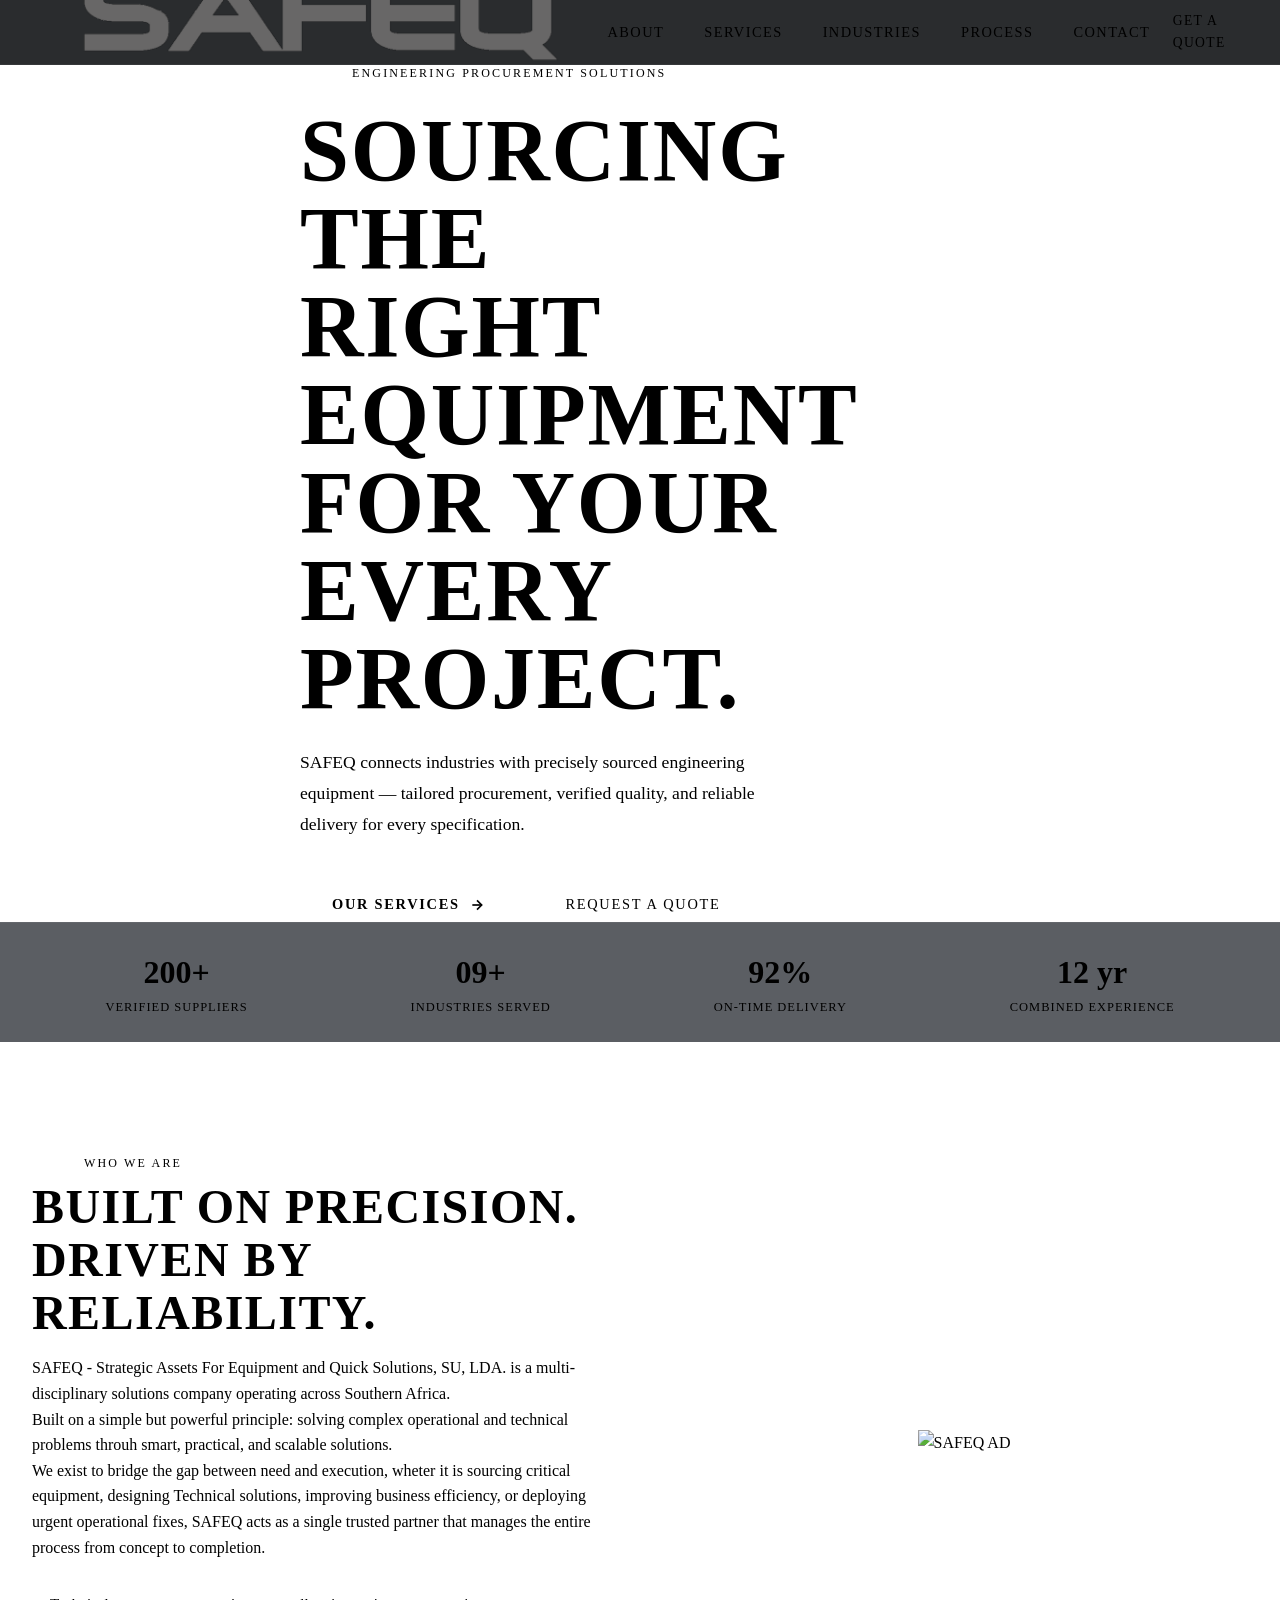
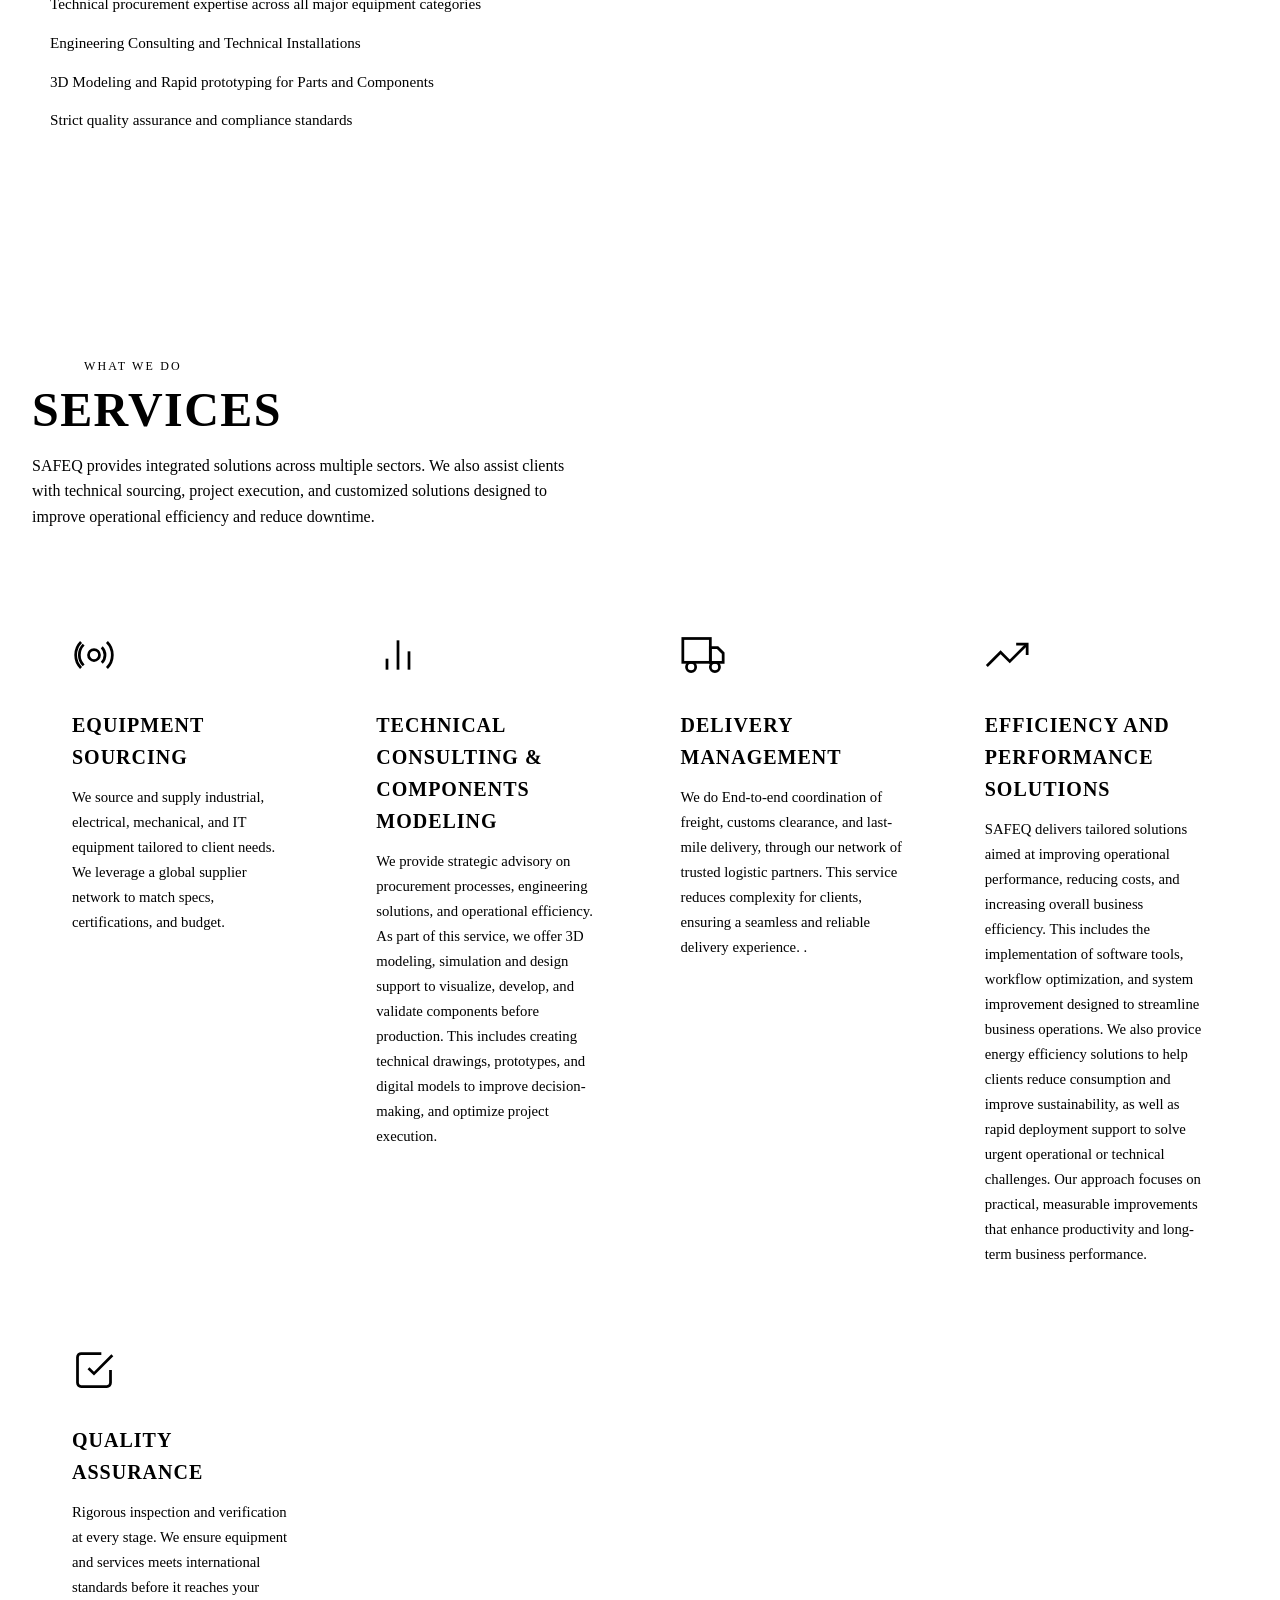
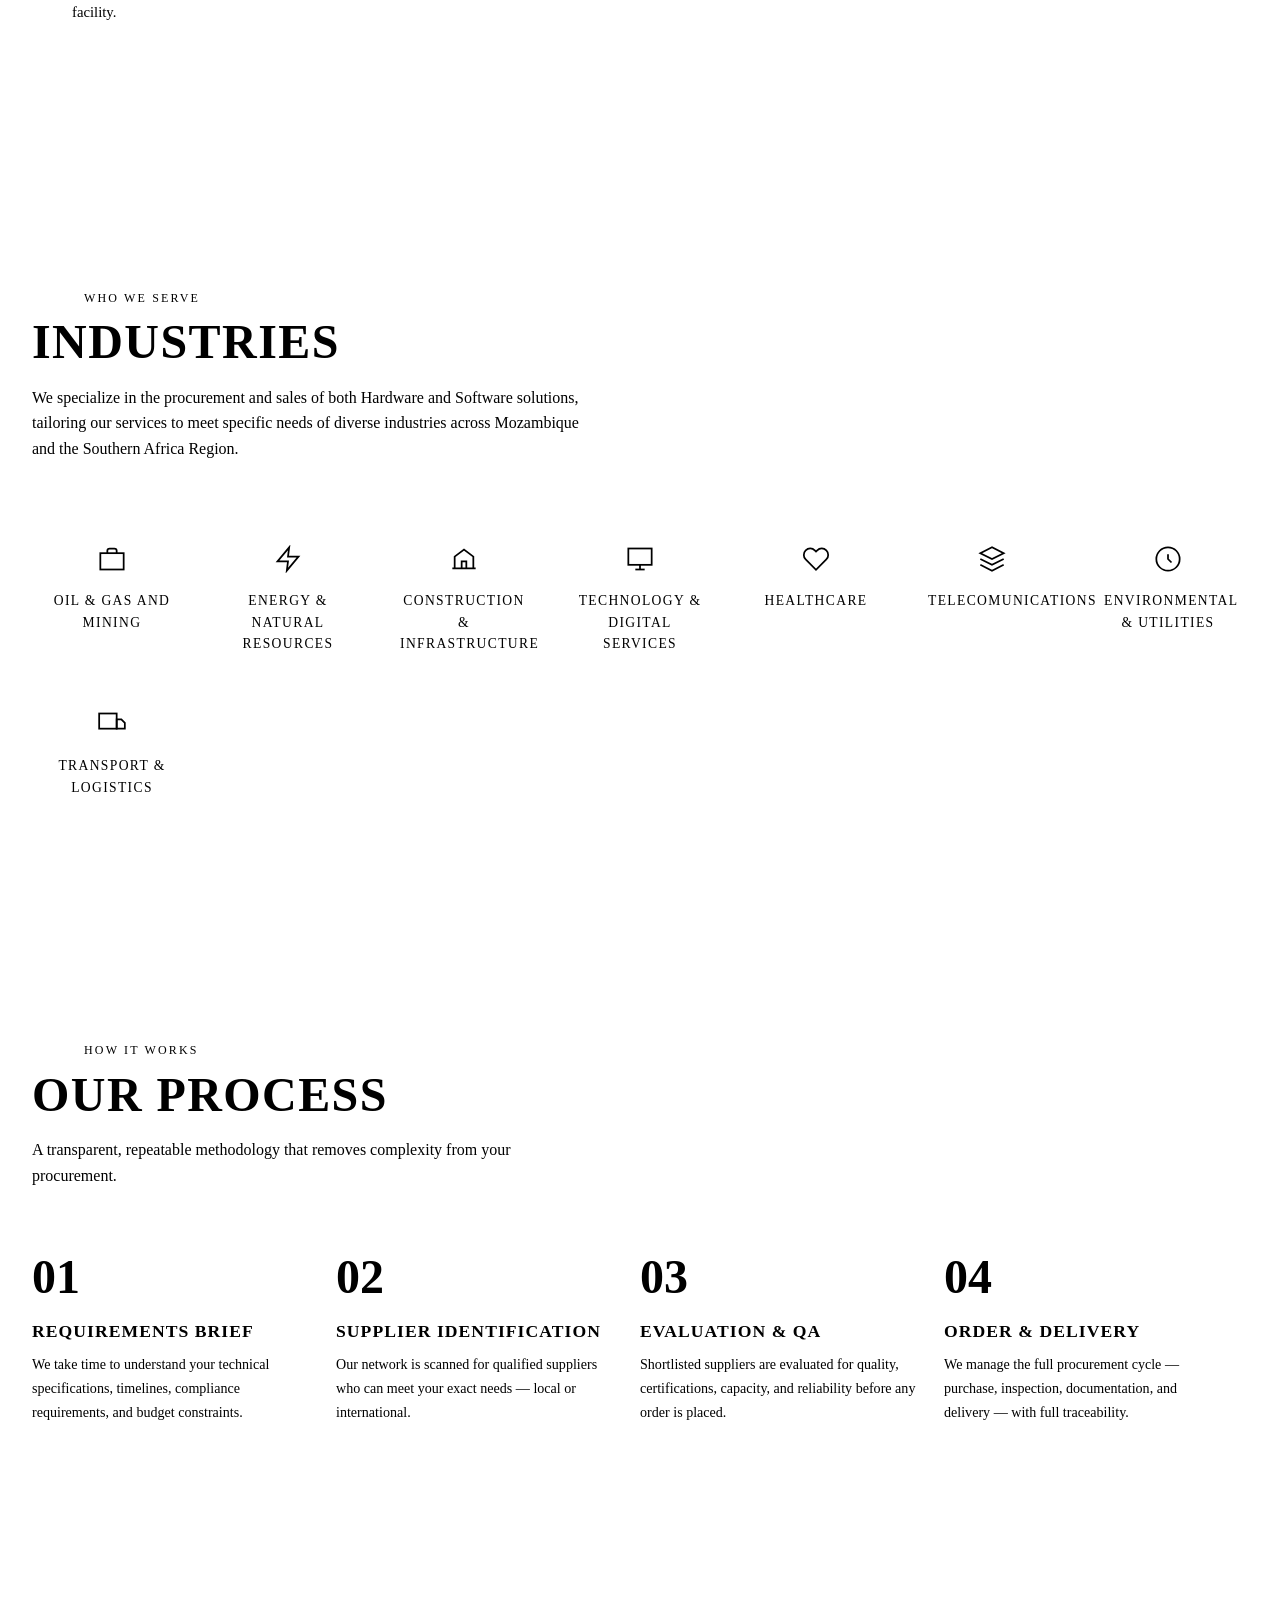
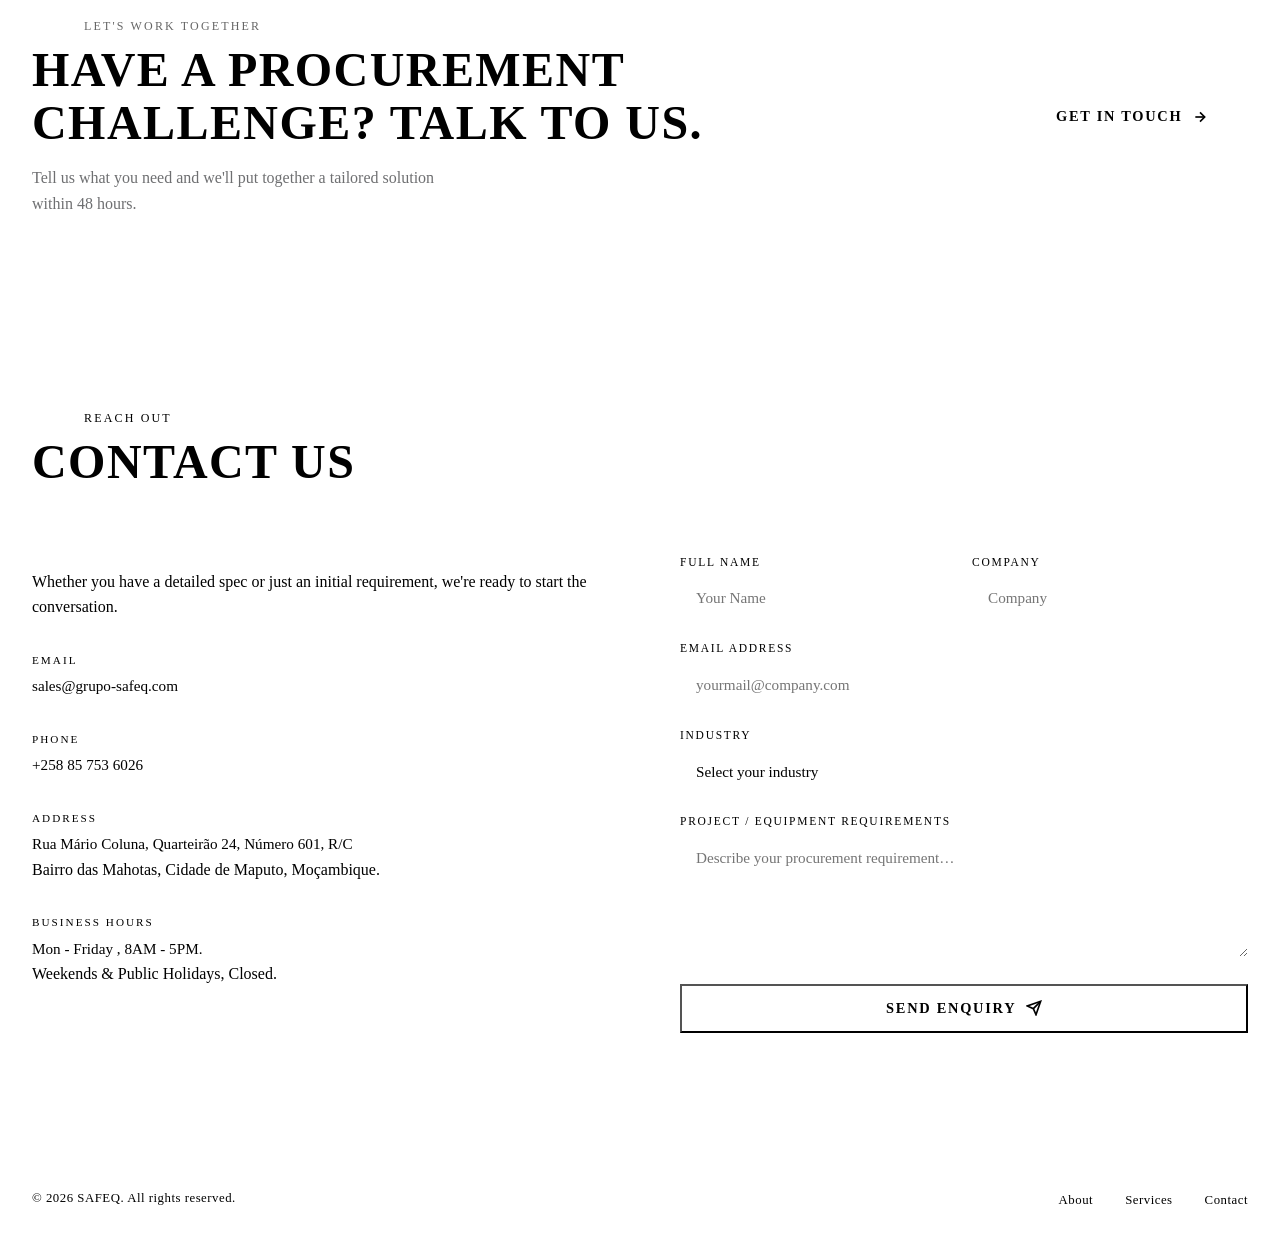
==== index.html @ f002ab4b "Add files via upload" ====
<!DOCTYPE html>
<html lang="en">
<head>
  <meta charset="UTF-8" />
  <meta name="viewport" content="width=device-width, initial-scale=1.0" />
  <title>SAFEQ — Engineering Equipment Procurement</title>
  <meta name="description" content="SAFEQ delivers precision-engineered procurement solutions for diverse industries. Tailored sourcing, quality assurance, and supply chain excellence." />

  <!-- Fonts -->
  <link rel="preconnect" href="https://fonts.googleapis.com" />
  <link rel="preconnect" href="https://fonts.gstatic.com" crossorigin />
  <link href="https://fonts.googleapis.com/css2?family=Barlow+Condensed:wght@400;600;700&family=Barlow:wght@300;400;500&display=swap" rel="stylesheet" />

<link rel="stylesheet" href="css/style.css">

</head>
<body>

<!-- ═══ NAV ══════════════════════════════════════════════ -->
<nav id="navbar">
  <div class="container nav-inner">
   <a href="#hero" class="logo">
    <img src="images/safeq-logo.png" alt="SAFEQ Logo">
</a>
    <ul class="nav-links">
      <li><a href="#about">About</a></li>
      <li><a href="#services">Services</a></li>
      <li><a href="#industries">Industries</a></li>
      <li><a href="#process">Process</a></li>
      <li><a href="#contact">Contact</a></li>
    </ul>
    <a href="#contact" class="nav-cta">Get a Quote</a>
    <button class="burger" id="burger" aria-label="Menu">
      <span></span><span></span><span></span>
    </button>
  </div>
  <div class="mobile-menu" id="mobileMenu">
    <a href="#about" class="mob-link">About</a>
    <a href="#services" class="mob-link">Services</a>
    <a href="#industries" class="mob-link">Industries</a>
    <a href="#process" class="mob-link">Process</a>
    <a href="#contact" class="mob-link">Contact</a>
  </div>
</nav>

<!-- ═══ HERO ═════════════════════════════════════════════ -->
<section id="hero">
  <div class="hero-bg"></div>
  <div class="container">
    <div class="hero-content">
      <p class="label hero-label"><span class="accent-line"></span>Engineering Procurement Solutions</p>
      <h1 class="hero-headline">
        Sourcing the<br>
        <em>right equipment</em><br>
        for Your every project.
      </h1>
      <p class="hero-sub">
        SAFEQ connects industries with precisely sourced engineering equipment — tailored procurement, verified quality, and reliable delivery for every specification.
      </p>
      <div class="hero-btns">
        <a href="#services" class="btn-primary">
          Our Services
          <svg width="16" height="16" viewBox="0 0 24 24" fill="none" stroke="currentColor" stroke-width="2.5"><line x1="5" y1="12" x2="19" y2="12"/><polyline points="12 5 19 12 12 19"/></svg>
        </a>
        <a href="#contact" class="btn-secondary">Request a Quote</a>
      </div>
    </div>
  </div>
  <div class="stat-strip">
    <div class="stat-strip-inner container">
      <div class="stat">
        <div class="stat-num">200<span>+</span><!-- suppliers --></div>
        <div class="stat-desc">Verified Suppliers</div>
      </div>
      <div class="stat">
        <div class="stat-num">09<span>+</span><!-- industries --></div>
        <div class="stat-desc">Industries Served</div>
      </div>
      <div class="stat">
        <div class="stat-num">92<span>%</span></div>
        <div class="stat-desc">On-Time Delivery</div>
      </div>
      <div class="stat">
        <div class="stat-num">12 <span>yr</span></div>
        <div class="stat-desc">Combined Experience</div>
      </div>
    </div>
  </div>
</section>

<!-- ═══ ABOUT ════════════════════════════════════════════ -->
<section id="about">
  <div class="container">
    <div class="about-grid">
      <div class="reveal">
        <p class="label"><span class="accent-line"></span>Who We Are</p>
        <h2 class="section-title">Built on precision.<br>Driven by reliability.</h2>
        <p class="section-body" style="max-width:100%">
          SAFEQ - Strategic Assets For Equipment and Quick Solutions, SU, LDA. is a multi-disciplinary solutions company operating across Southern Africa.<br> Built on a simple but powerful principle: solving complex operational and technical problems throuh smart, practical, and scalable solutions. <br> We exist to bridge the gap between need and execution, wheter it is sourcing critical equipment, designing Technical solutions, improving business efficiency, or deploying urgent operational fixes, SAFEQ acts as a single trusted partner that manages the entire process from concept to completion.
          <!-- Add your company story here -->
        </p>
        <ul class="value-list">
          <li>Technical procurement expertise across all major equipment categories</li>
          <li>Engineering Consulting and Technical Installations</li>
          <li>3D Modeling and Rapid prototyping for Parts and Components</li>
          <li>Strict quality assurance and compliance standards</li>
        </ul>
      </div>
      <div class="reveal" style="transition-delay:.15s">
        <div class="about-visual">
          <!-- Replace this placeholder with your company photo or equipment image -->
          <img src="images/photo.jpg" alt="SAFEQ AD">
        </div>
      </div>
    </div>
  </div>
</section>

<!-- ═══ SERVICES ══════════════════════════════════════════ -->
<section id="services">
  <div class="container">
    <div class="section-header reveal">
      <p class="label"><span class="accent-line"></span>What We Do</p>
      <h2 class="section-title">Services</h2>
      <p class="section-body">SAFEQ provides integrated solutions across multiple sectors. We also assist clients with technical sourcing, project execution, and customized solutions designed to improve operational efficiency and reduce downtime.</p>
    </div>
    <div class="services-grid reveal" style="transition-delay:.1s">

      <div class="service-card">
        <!-- Gear / Equipment icon -->
        <svg class="service-icon" viewBox="0 0 24 24" fill="none" stroke="currentColor" stroke-width="1.5">
          <circle cx="12" cy="12" r="3"/><path d="M19.07 4.93a10 10 0 0 1 0 14.14M16.24 7.76a6 6 0 0 1 0 8.49M6.34 17.66a8 8 0 0 1 0-11.31M4.93 19.07a10 10 0 0 1 0-14.14"/>
        </svg>
        <h3 class="service-title">Equipment Sourcing</h3>
        <p class="service-desc">
          We source and supply industrial, electrical, mechanical, and IT equipment tailored to client needs. We leverage a global supplier network to match specs, certifications, and budget.
        </p>
      </div>

      
      <div class="service-card">
        <svg class="service-icon" viewBox="0 0 24 24" fill="none" stroke="currentColor" stroke-width="1.5">
          <line x1="18" y1="20" x2="18" y2="10"/><line x1="12" y1="20" x2="12" y2="4"/><line x1="6" y1="20" x2="6" y2="14"/>
        </svg>
        <h3 class="service-title">Technical Consulting & Components Modeling</h3>
        <p class="service-desc">
          We provide strategic advisory on procurement processes, engineering solutions, and operational efficiency. As part of this service, we offer 3D modeling, simulation and design support to visualize, develop, and validate components before production. This includes creating technical drawings, prototypes, and digital models to improve decision-making, and optimize project execution.
        </p>
      </div>

      <div class="service-card">
        <svg class="service-icon" viewBox="0 0 24 24" fill="none" stroke="currentColor" stroke-width="1.5">
          <rect x="1" y="3" width="15" height="13"/><polygon points="16 8 20 8 23 11 23 16 16 16 16 8"/><circle cx="5.5" cy="18.5" r="2.5"/><circle cx="18.5" cy="18.5" r="2.5"/>
        </svg>
        <h3 class="service-title"> Delivery Management</h3>
        <p class="service-desc">
          We do End-to-end coordination of freight, customs clearance, and last-mile delivery, through our network of trusted logistic partners. This service reduces complexity for clients, ensuring a seamless and reliable delivery experience.   .
        </p>
      </div>


      <div class="service-card">
        <svg class="service-icon" viewBox="0 0 24 24" fill="none" stroke="currentColor" stroke-width="1.5">
          <polyline points="23 6 13.5 15.5 8.5 10.5 1 18"/><polyline points="17 6 23 6 23 12"/>
        </svg>
        <h3 class="service-title">Efficiency and Performance Solutions</h3>
        <p class="service-desc">
          SAFEQ delivers tailored solutions aimed at improving operational performance, reducing costs, and increasing overall business efficiency. This includes the implementation of software tools, workflow optimization, and system improvement designed to streamline business operations. We also provice energy efficiency solutions to help clients reduce consumption and improve sustainability, as well as rapid deployment support to solve urgent operational or technical challenges. Our approach focuses on practical, measurable improvements that enhance productivity and long-term business performance.
        </p>
      </div>
      
      <div class="service-card">
        <svg class="service-icon" viewBox="0 0 24 24" fill="none" stroke="currentColor" stroke-width="1.5">
          <path d="M9 11l3 3L22 4"/><path d="M21 12v7a2 2 0 0 1-2 2H5a2 2 0 0 1-2-2V5a2 2 0 0 1 2-2h11"/>
        </svg>
        <h3 class="service-title">Quality Assurance</h3>
        <p class="service-desc">
          Rigorous inspection and verification at every stage. We ensure equipment and services meets international standards before it reaches your facility.
        </p>
      </div>


    </div>
  </div>
</section>

<!-- ═══ INDUSTRIES ════════════════════════════════════════ -->
<section id="industries">
  <div class="container">
    <div class="section-header reveal">
      <p class="label"><span class="accent-line"></span>Who We Serve</p>
      <h2 class="section-title">Industries</h2>
      <p class="section-body">We specialize in the procurement and sales of both Hardware and Software solutions, tailoring our services to meet specific needs of diverse industries across Mozambique and the Southern Africa Region.</p>
     
    </div>
    <div class="industries-grid reveal" style="transition-delay:.1s">

      <div class="industry-pill">
        <svg width="28" height="28" viewBox="0 0 24 24" fill="none" stroke="currentColor" stroke-width="1.5"><rect x="2" y="7" width="20" height="14"/><path d="M16 7V5a2 2 0 0 0-2-2h-4a2 2 0 0 0-2 2v2"/></svg>
        <div class="industry-name">Oil &amp; Gas and Mining</div>
      </div>
      <div class="industry-pill">
        <svg width="28" height="28" viewBox="0 0 24 24" fill="none" stroke="currentColor" stroke-width="1.5"><polygon points="13 2 3 14 12 14 11 22 21 10 12 10 13 2"/></svg>
        <div class="industry-name">Energy &amp; Natural Resources</div>
      </div>
      <div class="industry-pill">
        <svg width="28" height="28" viewBox="0 0 24 24" fill="none" stroke="currentColor" stroke-width="1.5"><path d="M2 20h20M4 20V10l8-6 8 6v10"/><path d="M10 20v-6h4v6"/></svg>
        <div class="industry-name">Construction &amp; Infrastructure</div>
      </div>
      <div class="industry-pill">
        <svg width="28" height="28" viewBox="0 0 24 24" fill="none" stroke="currentColor" stroke-width="1.5"><rect x="2" y="3" width="20" height="14"/><line x1="8" y1="21" x2="16" y2="21"/><line x1="12" y1="17" x2="12" y2="21"/></svg>
        <div class="industry-name">Technology &amp; Digital Services </div>
      </div>
      <div class="industry-pill">
        <svg width="28" height="28" viewBox="0 0 24 24" fill="none" stroke="currentColor" stroke-width="1.5"><path d="M20.84 4.61a5.5 5.5 0 0 0-7.78 0L12 5.67l-1.06-1.06a5.5 5.5 0 0 0-7.78 7.78L12 21.23l8.84-8.84a5.5 5.5 0 0 0 0-7.78z"/></svg>
        <div class="industry-name">Healthcare</div>
      </div>
      <div class="industry-pill">
        <svg width="28" height="28" viewBox="0 0 24 24" fill="none" stroke="currentColor" stroke-width="1.5"><path d="M12 2L2 7l10 5 10-5-10-5zM2 17l10 5 10-5M2 12l10 5 10-5"/></svg>
        <div class="industry-name">Telecomunications</div>
      </div>
      <div class="industry-pill">
        <svg width="28" height="28" viewBox="0 0 24 24" fill="none" stroke="currentColor" stroke-width="1.5"><circle cx="12" cy="12" r="10"/><path d="M12 8v4l3 3"/></svg>
        <div class="industry-name">ENVIRONMENTAL &amp; UTILITIES</div>
      </div>
      <div class="industry-pill">
        <svg width="28" height="28" viewBox="0 0 24 24" fill="none" stroke="currentColor" stroke-width="1.5"><rect x="1" y="3" width="15" height="13"/><polygon points="16 8 20 8 23 11 23 16 16 16 16 8"/></svg>
        <div class="industry-name">Transport &amp; Logistics</div>
      </div>
      <!-- Add more industries as needed -->

    </div>
  </div>
</section>

<!-- ═══ PROCESS ═══════════════════════════════════════════ -->
<section id="process">
  <div class="container">
    <div class="section-header reveal">
      <p class="label"><span class="accent-line"></span>How It Works</p>
      <h2 class="section-title">Our Process</h2>
      <p class="section-body">A transparent, repeatable methodology that removes complexity from your procurement.</p>
    </div>
    <div class="process-steps reveal" style="transition-delay:.1s">
      <div class="step">
        <div class="step-num">01</div>
        <h3 class="step-title">Requirements Brief</h3>
        <p class="step-desc">We take time to understand your technical specifications, timelines, compliance requirements, and budget constraints.</p>
      </div>
      <div class="step">
        <div class="step-num">02</div>
        <h3 class="step-title">Supplier Identification</h3>
        <p class="step-desc">Our network is scanned for qualified suppliers who can meet your exact needs — local or international.</p>
      </div>
      <div class="step">
        <div class="step-num">03</div>
        <h3 class="step-title">Evaluation &amp; QA</h3>
        <p class="step-desc">Shortlisted suppliers are evaluated for quality, certifications, capacity, and reliability before any order is placed.</p>
      </div>
      <div class="step">
        <div class="step-num">04</div>
        <h3 class="step-title">Order &amp; Delivery</h3>
        <p class="step-desc">We manage the full procurement cycle — purchase, inspection, documentation, and delivery — with full traceability.</p>
      </div>
    </div>
  </div>
</section>

<!-- ═══ CTA BAND ══════════════════════════════════════════ -->
<section id="cta">
  <div class="container">
    <div class="cta-inner">
      <div class="cta-text">
        <p class="label" style="color: var(--ink); opacity:.6"><span class="accent-line" style="background:var(--ink);opacity:.4"></span>Let's Work Together</p>
        <h2 class="section-title">Have a procurement<br>challenge? Talk to us.</h2>
        <p class="section-body">Tell us what you need and we'll put together a tailored solution within 48 hours.</p>
      </div>
      <a href="#contact" class="btn-dark">
        Get in Touch
        <svg width="16" height="16" viewBox="0 0 24 24" fill="none" stroke="currentColor" stroke-width="2.5"><line x1="5" y1="12" x2="19" y2="12"/><polyline points="12 5 19 12 12 19"/></svg>
      </a>
    </div>
  </div>
</section>

<!-- ═══ CONTACT ════════════════════════════════════════════ -->
<section id="contact">
  <div class="container">
    <div class="section-header reveal">
      <p class="label"><span class="accent-line"></span>Reach Out</p>
      <h2 class="section-title">Contact Us</h2>
    </div>
    <div class="contact-grid">
      <div class="contact-info reveal">
        <div>
          <p class="section-body" style="max-width:100%">Whether you have a detailed spec or just an initial requirement, we're ready to start the conversation.</p>
        </div>
        <div class="contact-item">
          <p class="contact-item-label">Email</p>
          <p class="contact-item-value">sales@grupo-safeq.com</p>
        </div>
        <div class="contact-item">
          <p class="contact-item-label">Phone</p>
          <p class="contact-item-value">+258 85 753 6026</p>
        </div>
        <div class="contact-item">
          <p class="contact-item-label">Address</p>
          <p class="contact-item-value">Rua Mário Coluna, Quarteirão 24, Número 601, R/C</p>
          <p> Bairro das Mahotas, Cidade de Maputo, Moçambique.</p>
        </div>
        <div class="contact-item">
          <p class="contact-item-label">Business Hours</p>
          <p class="contact-item-value"> Mon - Friday , 8AM - 5PM.</p>
          <p> Weekends & Public Holidays, Closed. </p>
        </div>
      </div>
      
      <div class="reveal" style="transition-delay:.15s">
        <!-- This form is static — wire it up to a service like Formspree, Netlify Forms, or EmailJS -->
        <form id="contactForm" onsubmit="handleSubmit(event)">
          <div class="form-row">
            <div class="form-group">
              <label for="name">Full Name</label>
              <input type="text" id="name" name="name" placeholder="Your Name" required />
            </div>
            <div class="form-group">
              <label for="company">Company</label>
              <input type="text" id="company" name="company" placeholder="Company" />
            </div>
          </div>
          <div class="form-group">
            <label for="email">Email Address</label>
            <input type="email" id="email" name="email" placeholder="yourmail@company.com" required />
          </div>
          <div class="form-group">
            <label for="industry">Industry</label>
            <select id="industry" name="industry">
              <option value="" disabled selected>Select your industry</option>
              <option>Oil &amp; Gas</option>
              <option>Energy</option>
              <option>Construction</option>
              <option>Manufacturing</option>
              <option>Healthcare</option>
              <option>Mining</option>
              <option>Water &amp; Utilities</option>
              <option>Transport</option>
              <option>Other</option>
            </select>
          </div>
          <div class="form-group">
            <label for="message">Project / Equipment Requirements</label>
            <textarea id="message" name="message" placeholder="Describe your procurement requirement…" required></textarea>
          </div>
          <button type="submit" class="btn-primary" style="width:100%;justify-content:center">
            Send Enquiry
            <svg width="16" height="16" viewBox="0 0 24 24" fill="none" stroke="currentColor" stroke-width="2.5"><line x1="22" y1="2" x2="11" y2="13"/><polygon points="22 2 15 22 11 13 2 9 22 2"/></svg>
          </button>
          <p id="formMsg" style="margin-top:1rem;font-size:.85rem;color:var(--amber);display:none;"></p>
        </form>
      </div>
    </div>
  </div>
</section>

<!-- ═══ FOOTER ════════════════════════════════════════════ -->
<footer>
  <div class="container footer-inner">
    <p class="footer-copy">&copy; <span id="yr"></span> SAFEQ. All rights reserved.</p>
    <ul class="footer-links">
      <li><a href="#about">About</a></li>
      <li><a href="#services">Services</a></li>
      <li><a href="#contact">Contact</a></li>
      <!-- <li><a href="privacy.html">Privacy Policy</a></li> -->
    </ul>
  </div>
</footer>

<!-- ═══ SCRIPTS ═══════════════════════════════════════════ -->

  <script src="js/script.js"></script>

</body>
</html>
---- css/style.css ----
<style>
    /* ─── TOKENS ──────────────────────────────────────────── */
    :root {
      --ink:       #0d0f12;
      --steel:     #161b22;
      --plate:     #1e252f;
      --rail:      #2a3340;
      --muted:     #8a95a3;
      --light:     #d6dde6;
      --white:     #f0f4f8;
      --amber:     #e8a020;
      --amber-dim: #c48518;
      --font-head: 'Barlow Condensed', sans-serif;
      --font-body: 'Barlow', sans-serif;
      --max:       1200px;
      --ease:      cubic-bezier(.25,.46,.45,.94);
    }

    /* ─── RESET ───────────────────────────────────────────── */
    *, *::before, *::after { box-sizing: border-box; margin: 0; padding: 0; }
    html { scroll-behavior: smooth; font-size: 16px; }
    body {
      background: var(--ink);
      color: var(--light);
      font-family: var(--font-body);
      font-weight: 300;
      line-height: 1.6;
      -webkit-font-smoothing: antialiased;
    }
    img { display: block; max-width: 100%; }
    a { color: inherit; text-decoration: none; }

    /* ─── UTILITIES ───────────────────────────────────────── */
    .container { max-width: var(--max); margin: 0 auto; padding: 0 2rem; }
    .label {
      font-family: var(--font-head);
      font-size: .75rem;
      letter-spacing: .18em;
      text-transform: uppercase;
      color: var(--amber);
    }
    .accent-line {
      display: inline-block;
      width: 2.5rem; height: 2px;
      background: var(--amber);
      vertical-align: middle;
      margin-right: .75rem;
    }

    /* ─── NAV ─────────────────────────────────────────────── */
    nav {
      position: fixed; top: 0; left: 0; right: 0;
      z-index: 100;
      background: rgba(13,15,18,.88);
      backdrop-filter: blur(12px);
      border-bottom: 1px solid rgba(255,255,255,.06);
      transition: background .3s var(--ease);
    }
    .nav-inner {
      display: flex;
      align-items: center;
      justify-content: space-between;
      height: 64px;
    }
    .logo {
      font-family: var(--font-head);
      font-size: 1.6rem;
      font-weight: 700;
      letter-spacing: .08em;
      color: var(--white);
    }
    .logo span { color: var(--amber); }
    .nav-links {
      display: flex; gap: 2.5rem;
      list-style: none;
    }
    .nav-links a {
      font-family: var(--font-head);
      font-size: .9rem;
      letter-spacing: .1em;
      text-transform: uppercase;
      color: var(--muted);
      transition: color .2s;
    }
    .nav-links a:hover { color: var(--white); }
    .nav-cta {
      font-family: var(--font-head);
      font-size: .85rem;
      letter-spacing: .1em;
      text-transform: uppercase;
      padding: .5rem 1.4rem;
      border: 1px solid var(--amber);
      color: var(--amber);
      transition: background .2s, color .2s;
    }
    .nav-cta:hover { background: var(--amber); color: var(--ink); }

    /* hamburger */
    .burger {
      display: none;
      flex-direction: column;
      gap: 5px;
      cursor: pointer;
      padding: 4px;
      background: none; border: none;
    }
    .burger span {
      display: block; width: 24px; height: 2px;
      background: var(--light);
      transition: transform .3s, opacity .3s;
    }
    .burger.open span:nth-child(1) { transform: translateY(7px) rotate(45deg); }
    .burger.open span:nth-child(2) { opacity: 0; }
    .burger.open span:nth-child(3) { transform: translateY(-7px) rotate(-45deg); }

    .mobile-menu {
      display: none;
      flex-direction: column;
      background: var(--steel);
      border-top: 1px solid rgba(255,255,255,.06);
      padding: 1.5rem 2rem;
      gap: 1.25rem;
    }
    .mobile-menu.open { display: flex; }
    .mobile-menu a {
      font-family: var(--font-head);
      font-size: 1.1rem;
      letter-spacing: .1em;
      text-transform: uppercase;
      color: var(--light);
    }

    /* ─── HERO ────────────────────────────────────────────── */
    #hero {
      min-height: 100vh;
      display: flex; align-items: center;
      position: relative;
      overflow: hidden;
      padding-top: 64px;
    }
    .hero-bg {
      position: absolute; inset: 0;
      background:
        radial-gradient(ellipse 80% 60% at 60% 50%, rgba(232,160,32,.07) 0%, transparent 70%),
        linear-gradient(160deg, var(--ink) 0%, var(--plate) 100%);
    }
    /* subtle grid overlay */
    .hero-bg::after {
      content: '';
      position: absolute; inset: 0;
      background-image:
        linear-gradient(rgba(255,255,255,.03) 1px, transparent 1px),
        linear-gradient(90deg, rgba(255,255,255,.03) 1px, transparent 1px);
      background-size: 60px 60px;
    }
    .hero-content {
      position: relative;
      max-width: 680px;
    }
    .hero-label { margin-bottom: 1.5rem; }
    .hero-headline {
      font-family: var(--font-head);
      font-size: clamp(3rem, 7vw, 5.5rem);
      font-weight: 700;
      line-height: 1;
      letter-spacing: .02em;
      text-transform: uppercase;
      color: var(--white);
      margin-bottom: 1.5rem;
    }
    .hero-headline em {
      font-style: normal;
      color: var(--amber);
    }
    .hero-sub {
      font-size: 1.1rem;
      color: var(--muted);
      max-width: 480px;
      margin-bottom: 2.5rem;
      line-height: 1.75;
    }
    .btn-primary {
      display: inline-flex; align-items: center; gap: .6rem;
      font-family: var(--font-head);
      font-size: .9rem;
      letter-spacing: .12em;
      text-transform: uppercase;
      padding: .85rem 2rem;
      background: var(--amber);
      color: var(--ink);
      font-weight: 600;
      transition: background .2s, transform .2s;
    }
    .btn-primary:hover { background: var(--amber-dim); transform: translateY(-1px); }
    .btn-secondary {
      display: inline-flex; align-items: center; gap: .6rem;
      font-family: var(--font-head);
      font-size: .9rem;
      letter-spacing: .12em;
      text-transform: uppercase;
      padding: .85rem 2rem;
      border: 1px solid var(--rail);
      color: var(--light);
      transition: border-color .2s, color .2s;
    }
    .btn-secondary:hover { border-color: var(--muted); color: var(--white); }
    .hero-btns { display: flex; gap: 1rem; flex-wrap: wrap; }

    /* stat strip */
    .stat-strip {
      position: absolute; bottom: 0; left: 0; right: 0;
      border-top: 1px solid rgba(255,255,255,.06);
      background: rgba(22,27,34,.7);
      backdrop-filter: blur(8px);
    }
    .stat-strip-inner {
      display: flex;
      justify-content: space-around;
      padding: 1.5rem 2rem;
      flex-wrap: wrap;
      gap: 1rem;
    }
    .stat { text-align: center; }
    .stat-num {
      font-family: var(--font-head);
      font-size: 2rem;
      font-weight: 700;
      color: var(--white);
    }
    .stat-num span { color: var(--amber); }
    .stat-desc {
      font-size: .78rem;
      letter-spacing: .08em;
      text-transform: uppercase;
      color: var(--muted);
    }

    /* ─── SECTION SHARED ──────────────────────────────────── */
    section { padding: 7rem 0; }
    .section-header { margin-bottom: 4rem; }
    .section-title {
      font-family: var(--font-head);
      font-size: clamp(2rem, 4vw, 3rem);
      font-weight: 700;
      text-transform: uppercase;
      color: var(--white);
      letter-spacing: .03em;
      margin-top: .5rem;
      line-height: 1.1;
    }
    .section-body {
      color: var(--muted);
      max-width: 560px;
      margin-top: 1rem;
      font-size: 1rem;
    }

    /* ─── ABOUT ───────────────────────────────────────────── */
    #about { background: var(--steel); }
    .about-grid {
      display: grid;
      grid-template-columns: 1fr 1fr;
      gap: 5rem;
      align-items: center;
    }
    .about-visual {
      position: relative;
      aspect-ratio: 4/3;
      background: var(--plate);
      border: 1px solid var(--rail);
      display: flex; align-items: center; justify-content: center;
    }
    .about-visual::before {
      content: '';
      position: absolute;
      top: -1px; left: 2rem; right: 2rem;
      height: 3px;
      background: linear-gradient(90deg, var(--amber), transparent);
    }
    .about-placeholder {
      font-family: var(--font-head);
      font-size: .75rem;
      letter-spacing: .15em;
      color: var(--rail);
      text-align: center;
      padding: 2rem;
    }
    .about-placeholder svg { margin: 0 auto 1rem; opacity: .3; }
    .value-list { list-style: none; margin-top: 2rem; display: flex; flex-direction: column; gap: .9rem; }
    .value-list li {
      display: flex; align-items: flex-start; gap: .75rem;
      font-size: .95rem; color: var(--light);
    }
    .value-list li::before {
      content: '';
      flex-shrink: 0;
      margin-top: .55rem;
      width: 6px; height: 6px;
      background: var(--amber);
    }

    /* ─── SERVICES ────────────────────────────────────────── */
    #services { background: var(--ink); }
    .services-grid {
      display: grid;
      grid-template-columns: repeat(auto-fit, minmax(300px, 1fr));
      gap: 1px;
      background: var(--rail);
      border: 1px solid var(--rail);
    }
    .service-card {
      background: var(--ink);
      padding: 2.5rem;
      transition: background .3s;
      position: relative;
      overflow: hidden;
    }
    .service-card::after {
      content: '';
      position: absolute;
      bottom: 0; left: 0; right: 100%;
      height: 2px;
      background: var(--amber);
      transition: right .4s var(--ease);
    }
    .service-card:hover { background: var(--plate); }
    .service-card:hover::after { right: 0; }
    .service-icon {
      width: 44px; height: 44px;
      margin-bottom: 1.5rem;
      color: var(--amber);
    }
    .service-title {
      font-family: var(--font-head);
      font-size: 1.25rem;
      font-weight: 600;
      letter-spacing: .05em;
      text-transform: uppercase;
      color: var(--white);
      margin-bottom: .75rem;
    }
    .service-desc { font-size: .92rem; color: var(--muted); line-height: 1.7; }

    /* ─── INDUSTRIES ──────────────────────────────────────── */
    #industries { background: var(--steel); }
    .industries-grid {
      display: grid;
      grid-template-columns: repeat(auto-fill, minmax(160px, 1fr));
      gap: 1rem;
      margin-top: 3rem;
    }
    .industry-pill {
      background: var(--plate);
      border: 1px solid var(--rail);
      padding: 1.2rem 1rem;
      text-align: center;
      transition: border-color .2s, background .2s;
      cursor: default;
    }
    .industry-pill:hover { border-color: var(--amber); background: rgba(232,160,32,.05); }
    .industry-pill svg { margin: 0 auto .6rem; color: var(--amber); }
    .industry-name {
      font-family: var(--font-head);
      font-size: .85rem;
      letter-spacing: .1em;
      text-transform: uppercase;
      color: var(--light);
    }

    /* ─── PROCESS ─────────────────────────────────────────── */
    #process { background: var(--ink); }
    .process-steps {
      display: grid;
      grid-template-columns: repeat(auto-fit, minmax(200px, 1fr));
      gap: 0;
      position: relative;
      margin-top: 3rem;
    }
    .process-steps::before {
      content: '';
      position: absolute;
      top: 2rem; left: 2rem; right: 2rem;
      height: 1px;
      background: linear-gradient(90deg, var(--amber), var(--rail) 80%);
    }
    .step {
      padding: 0 1.5rem 0 0;
      position: relative;
    }
    .step-num {
      font-family: var(--font-head);
      font-size: 3rem;
      font-weight: 700;
      color: var(--amber);
      line-height: 1;
      position: relative;
      z-index: 1;
      background: var(--ink);
      display: inline-block;
      padding-right: .5rem;
    }
    .step-title {
      font-family: var(--font-head);
      font-size: 1.1rem;
      font-weight: 600;
      letter-spacing: .06em;
      text-transform: uppercase;
      color: var(--white);
      margin: 1rem 0 .5rem;
    }
    .step-desc { font-size: .88rem; color: var(--muted); line-height: 1.7; }

    /* ─── CTA BAND ────────────────────────────────────────── */
    #cta {
      background: var(--amber);
      padding: 5rem 0;
    }
    .cta-inner {
      display: flex;
      align-items: center;
      justify-content: space-between;
      gap: 2rem;
      flex-wrap: wrap;
    }
    .cta-text .section-title { color: var(--ink); }
    .cta-text .section-body { color: rgba(13,15,18,.6); max-width: 440px; }
    .btn-dark {
      display: inline-flex; align-items: center; gap: .6rem;
      font-family: var(--font-head);
      font-size: .9rem;
      letter-spacing: .12em;
      text-transform: uppercase;
      padding: 1rem 2.5rem;
      background: var(--ink);
      color: var(--white);
      font-weight: 600;
      white-space: nowrap;
      transition: background .2s;
    }
    .btn-dark:hover { background: var(--steel); }

    /* ─── CONTACT ─────────────────────────────────────────── */
    #contact { background: var(--steel); }
    .contact-grid {
      display: grid;
      grid-template-columns: 1fr 1fr;
      gap: 5rem;
    }
    .contact-info { display: flex; flex-direction: column; gap: 2rem; }
    .contact-item {}
    .contact-item-label {
      font-family: var(--font-head);
      font-size: .7rem;
      letter-spacing: .18em;
      text-transform: uppercase;
      color: var(--amber);
      margin-bottom: .3rem;
    }
    .contact-item-value { font-size: .95rem; color: var(--light); }

    .form-group { margin-bottom: 1.25rem; }
    .form-group label {
      display: block;
      font-family: var(--font-head);
      font-size: .72rem;
      letter-spacing: .15em;
      text-transform: uppercase;
      color: var(--muted);
      margin-bottom: .4rem;
    }
    .form-group input,
    .form-group textarea,
    .form-group select {
      width: 100%;
      background: var(--plate);
      border: 1px solid var(--rail);
      color: var(--light);
      padding: .75rem 1rem;
      font-family: var(--font-body);
      font-size: .95rem;
      outline: none;
      transition: border-color .2s;
      -webkit-appearance: none;
      border-radius: 0;
    }
    .form-group input:focus,
    .form-group textarea:focus,
    .form-group select:focus { border-color: var(--amber); }
    .form-group textarea { resize: vertical; min-height: 120px; }
    .form-group select option { background: var(--plate); }
    .form-row { display: grid; grid-template-columns: 1fr 1fr; gap: 1rem; }

    /* ─── FOOTER ──────────────────────────────────────────── */
    footer {
      background: var(--ink);
      border-top: 1px solid rgba(255,255,255,.06);
      padding: 2.5rem 0;
    }
    .footer-inner {
      display: flex;
      align-items: center;
      justify-content: space-between;
      flex-wrap: wrap;
      gap: 1rem;
    }
    .footer-copy {
      font-size: .8rem;
      color: var(--muted);
      letter-spacing: .04em;
    }
    .footer-links {
      display: flex; gap: 2rem; list-style: none;
    }
    .footer-links a {
      font-size: .8rem;
      color: var(--muted);
      letter-spacing: .04em;
      transition: color .2s;
    }
    .footer-links a:hover { color: var(--white); }

    /* ─── FADE-IN ─────────────────────────────────────────── */
    .reveal {
      opacity: 0;
      transform: translateY(24px);
      transition: opacity .6s var(--ease), transform .6s var(--ease);
    }
    .reveal.visible { opacity: 1; transform: none; }

    /* ─── RESPONSIVE ──────────────────────────────────────── */
    @media (max-width: 900px) {
      .about-grid, .contact-grid { grid-template-columns: 1fr; gap: 3rem; }
      .about-visual { aspect-ratio: 16/7; }
      .process-steps::before { display: none; }
      .nav-links, .nav-cta { display: none; }
      .burger { display: flex; }
      .cta-inner { flex-direction: column; align-items: flex-start; }
    }
    @media (max-width: 540px) {
      section { padding: 5rem 0; }
      .form-row { grid-template-columns: 1fr; }
      .stat-strip-inner { gap: 1.5rem; }
      .industries-grid { grid-template-columns: repeat(2, 1fr); }
      .process-steps { gap: 2rem; }
      .step { padding: 0; }
    }
  </style>
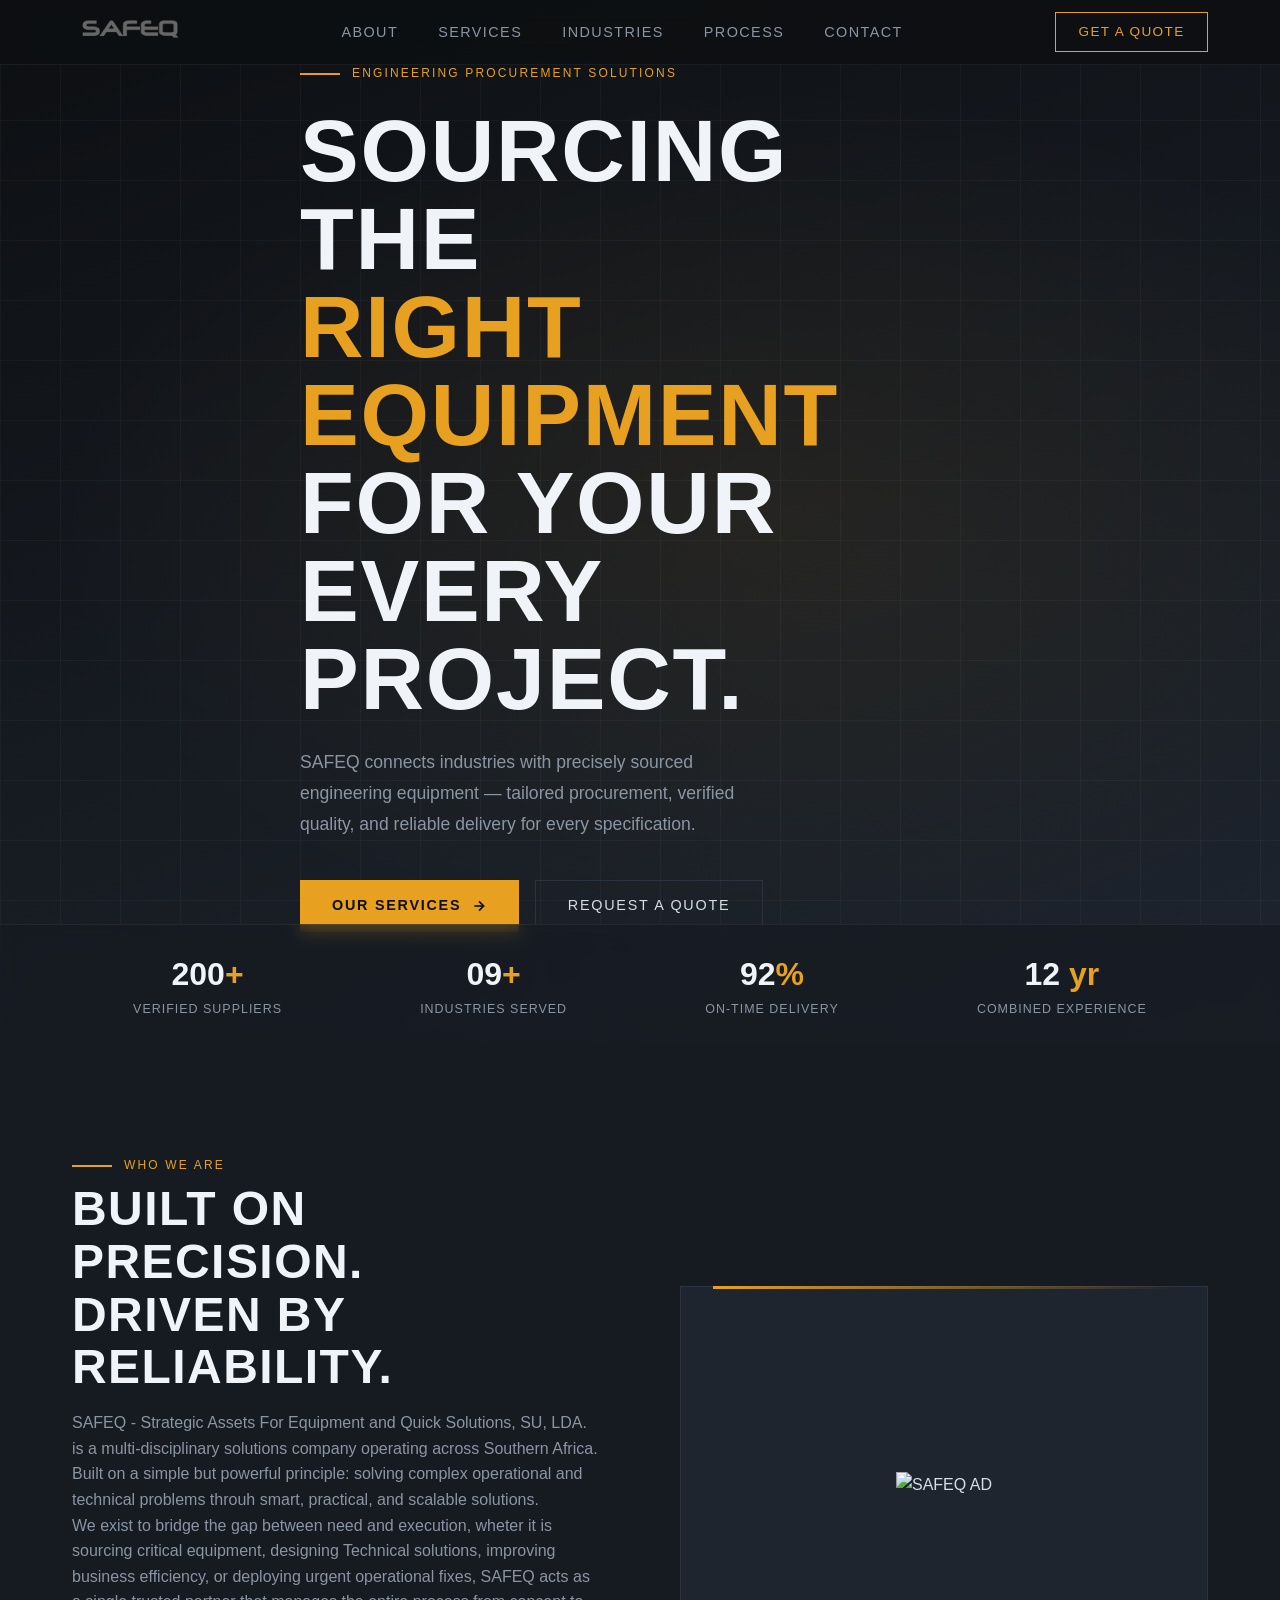
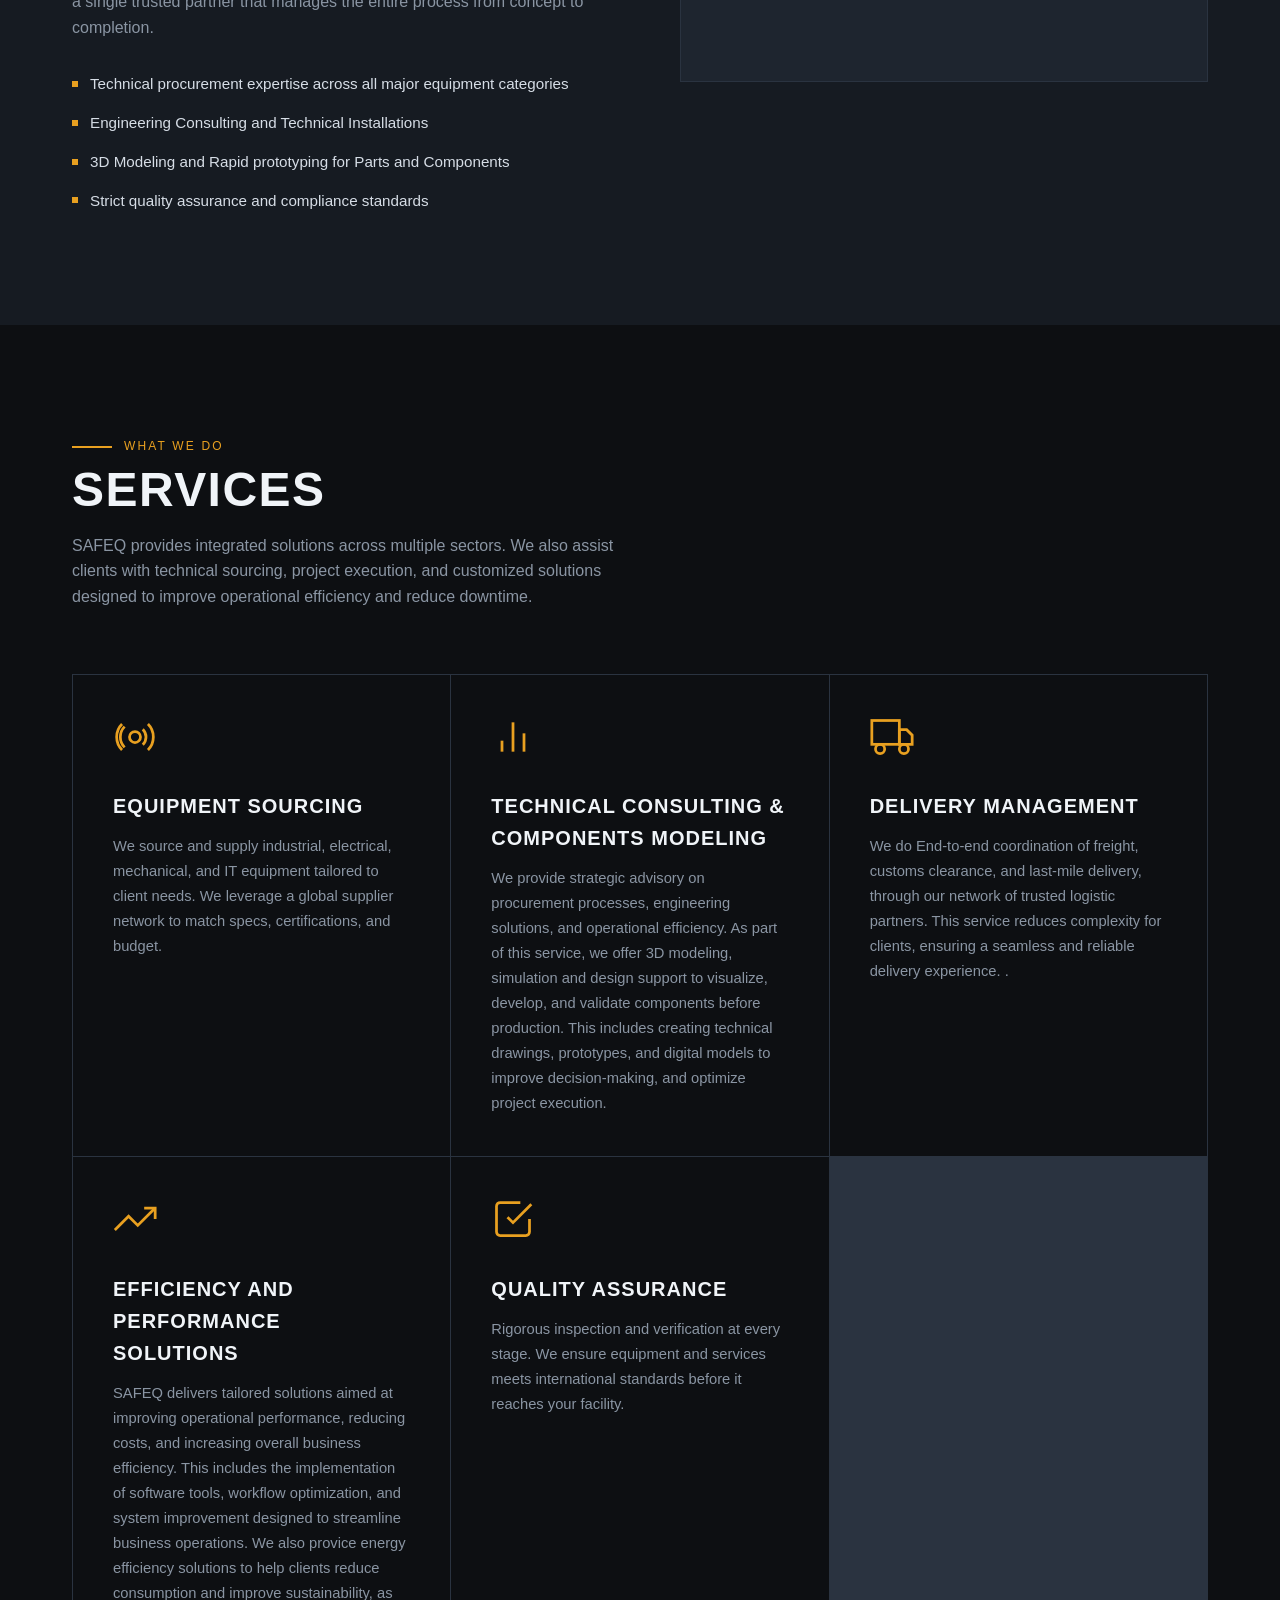
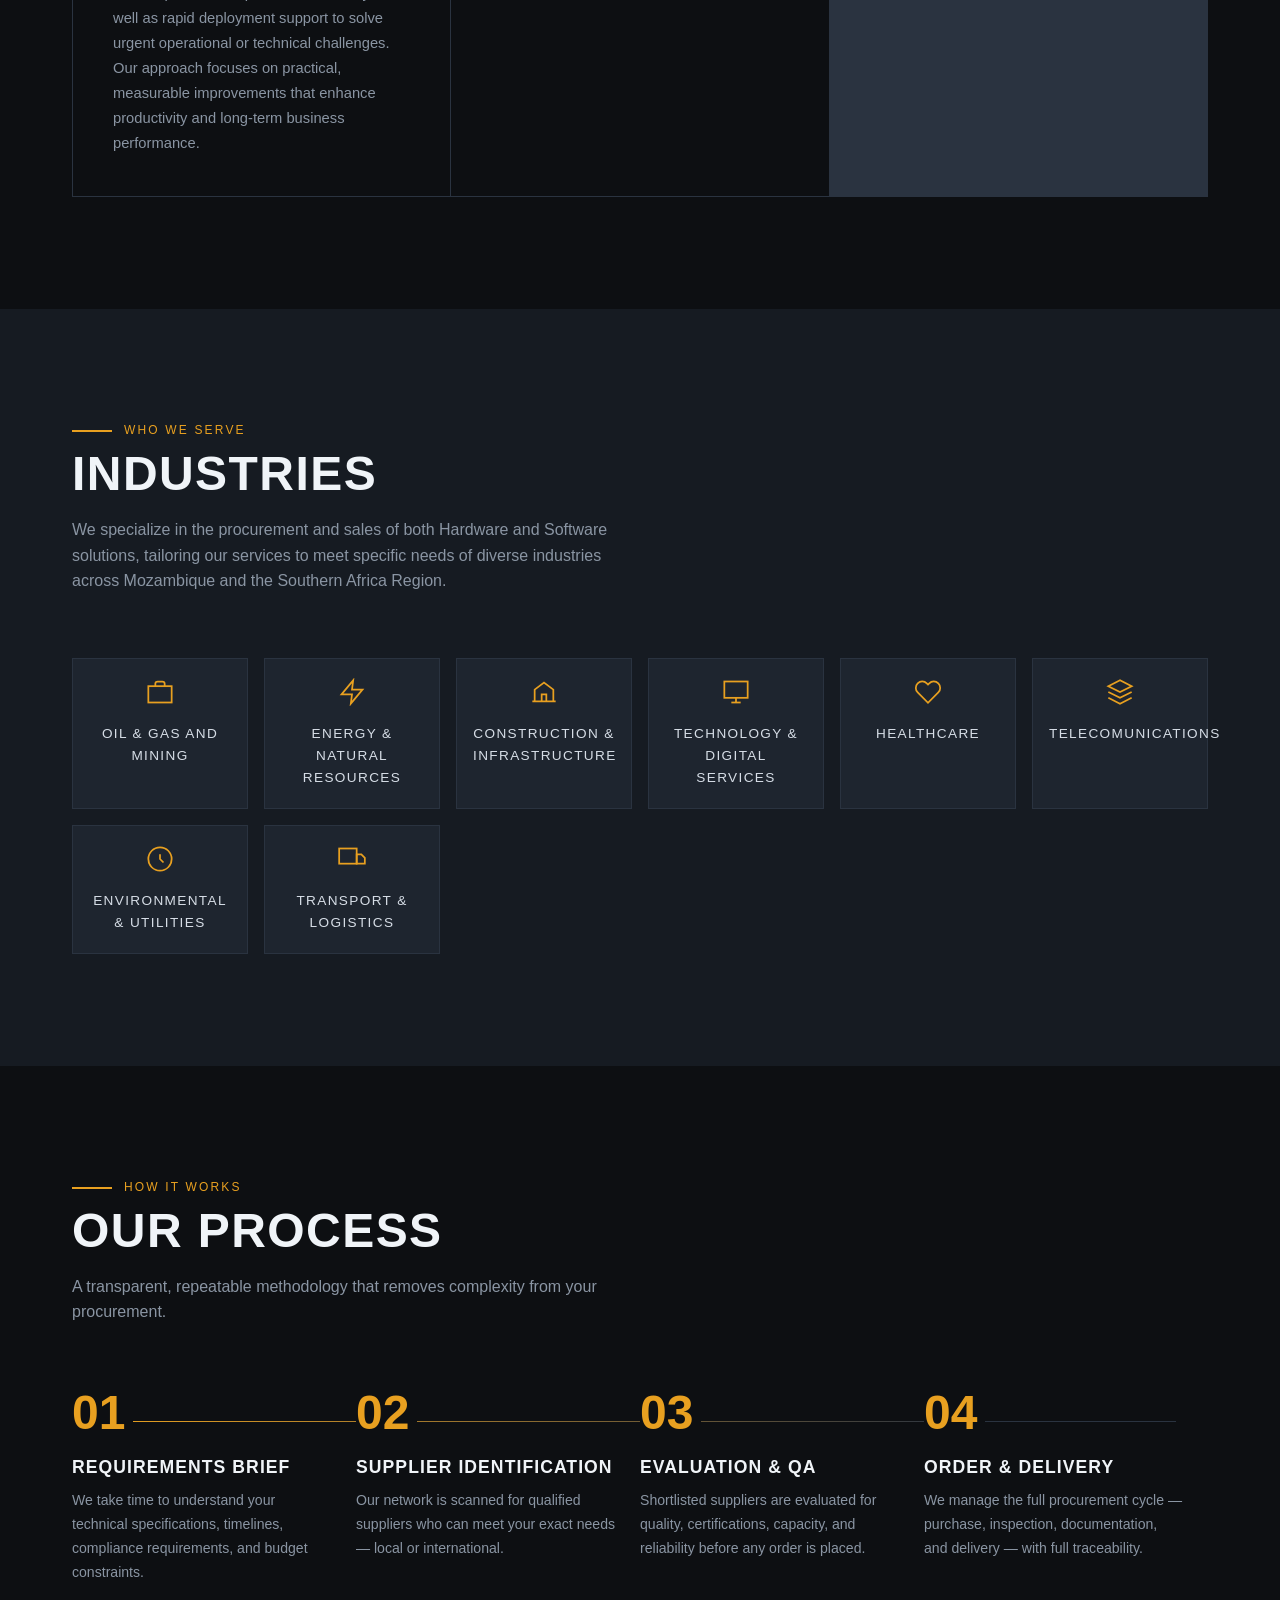
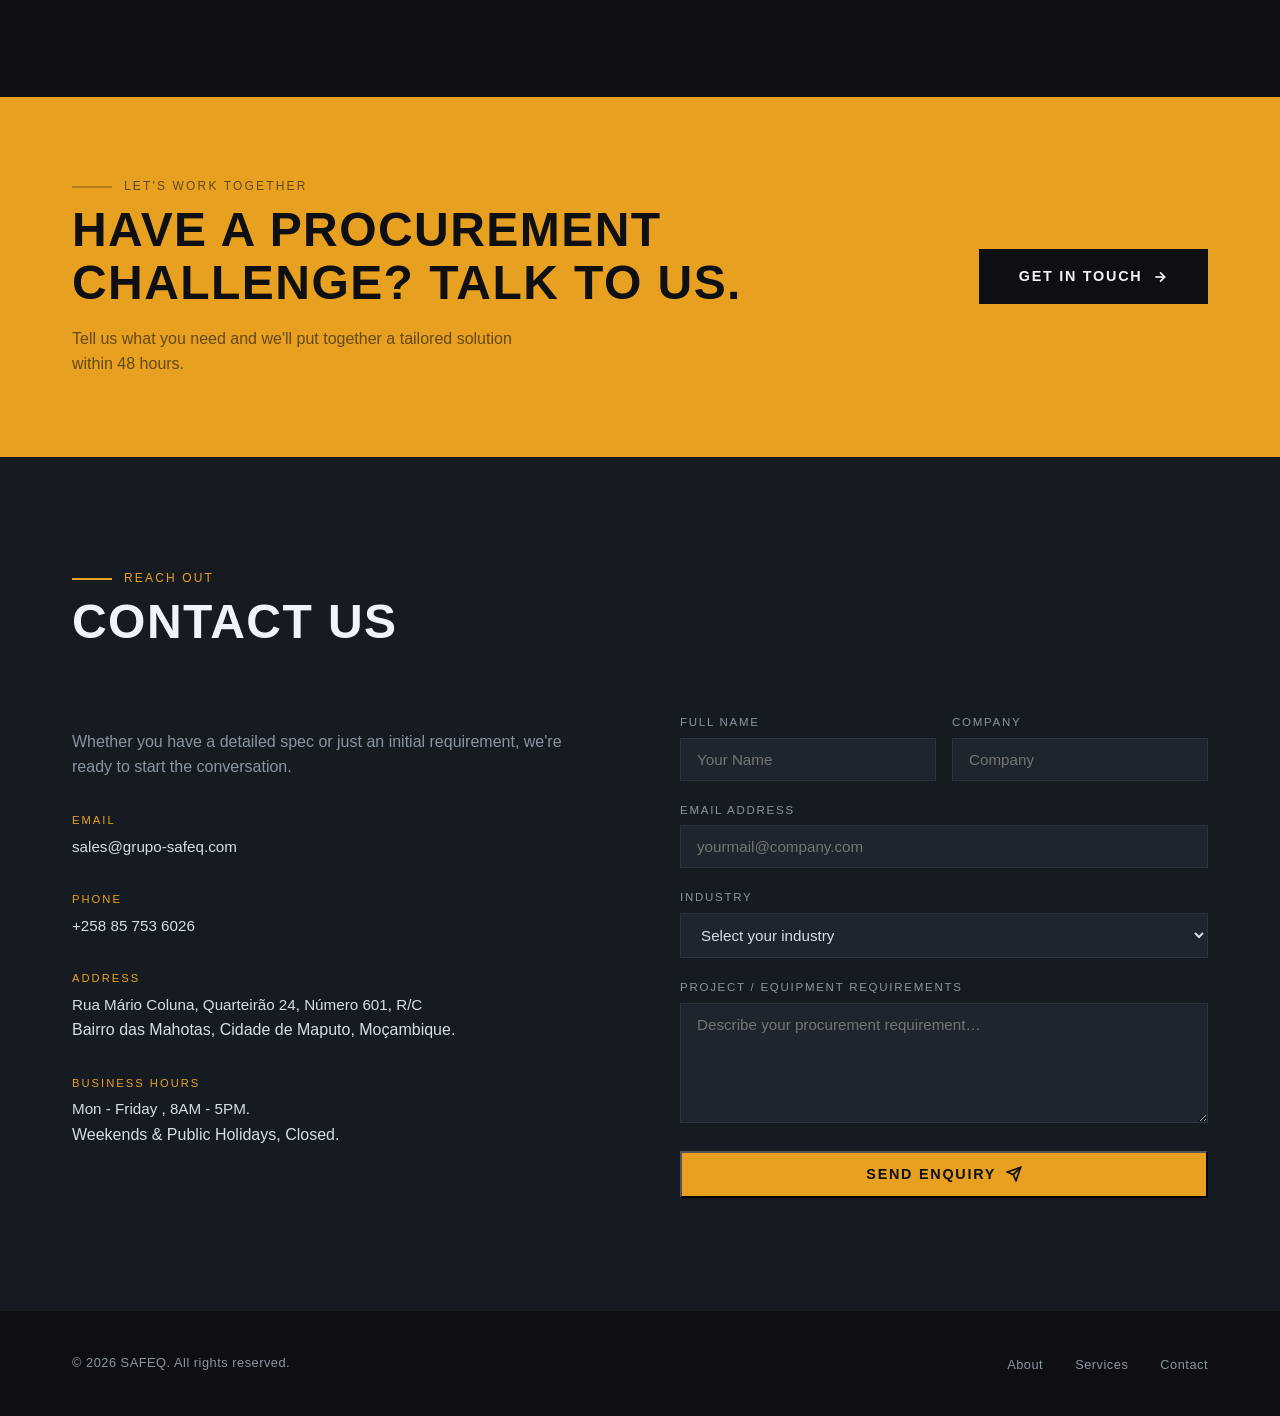
==== commit fc24f3ca: "logo Update index.html" ====
--- a/index.html
+++ b/index.html
@@ -20,7 +20,7 @@
 <nav id="navbar">
   <div class="container nav-inner">
    <a href="#hero" class="logo">
-    <img src="images/safeq-logo.png" alt="SAFEQ Logo">
+  <img src="images/safeq-logo.png" alt="SAFEQ Logo" style="height: 40px; width: auto;">
 </a>
     <ul class="nav-links">
       <li><a href="#about">About</a></li>
--- a/css/style.css
+++ b/css/style.css
@@ -1,547 +1,777 @@
-<style>
-    /* ─── TOKENS ──────────────────────────────────────────── */
-    :root {
-      --ink:       #0d0f12;
-      --steel:     #161b22;
-      --plate:     #1e252f;
-      --rail:      #2a3340;
-      --muted:     #8a95a3;
-      --light:     #d6dde6;
-      --white:     #f0f4f8;
-      --amber:     #e8a020;
-      --amber-dim: #c48518;
-      --font-head: 'Barlow Condensed', sans-serif;
-      --font-body: 'Barlow', sans-serif;
-      --max:       1200px;
-      --ease:      cubic-bezier(.25,.46,.45,.94);
-    }
-
-    /* ─── RESET ───────────────────────────────────────────── */
-    *, *::before, *::after { box-sizing: border-box; margin: 0; padding: 0; }
-    html { scroll-behavior: smooth; font-size: 16px; }
-    body {
-      background: var(--ink);
-      color: var(--light);
-      font-family: var(--font-body);
-      font-weight: 300;
-      line-height: 1.6;
-      -webkit-font-smoothing: antialiased;
-    }
-    img { display: block; max-width: 100%; }
-    a { color: inherit; text-decoration: none; }
-
-    /* ─── UTILITIES ───────────────────────────────────────── */
-    .container { max-width: var(--max); margin: 0 auto; padding: 0 2rem; }
-    .label {
-      font-family: var(--font-head);
-      font-size: .75rem;
-      letter-spacing: .18em;
-      text-transform: uppercase;
-      color: var(--amber);
-    }
-    .accent-line {
-      display: inline-block;
-      width: 2.5rem; height: 2px;
-      background: var(--amber);
-      vertical-align: middle;
-      margin-right: .75rem;
-    }
-
-    /* ─── NAV ─────────────────────────────────────────────── */
-    nav {
-      position: fixed; top: 0; left: 0; right: 0;
-      z-index: 100;
-      background: rgba(13,15,18,.88);
-      backdrop-filter: blur(12px);
-      border-bottom: 1px solid rgba(255,255,255,.06);
-      transition: background .3s var(--ease);
-    }
-    .nav-inner {
-      display: flex;
-      align-items: center;
-      justify-content: space-between;
-      height: 64px;
-    }
-    .logo {
-      font-family: var(--font-head);
-      font-size: 1.6rem;
-      font-weight: 700;
-      letter-spacing: .08em;
-      color: var(--white);
-    }
-    .logo span { color: var(--amber); }
-    .nav-links {
-      display: flex; gap: 2.5rem;
-      list-style: none;
-    }
-    .nav-links a {
-      font-family: var(--font-head);
-      font-size: .9rem;
-      letter-spacing: .1em;
-      text-transform: uppercase;
-      color: var(--muted);
-      transition: color .2s;
-    }
-    .nav-links a:hover { color: var(--white); }
-    .nav-cta {
-      font-family: var(--font-head);
-      font-size: .85rem;
-      letter-spacing: .1em;
-      text-transform: uppercase;
-      padding: .5rem 1.4rem;
-      border: 1px solid var(--amber);
-      color: var(--amber);
-      transition: background .2s, color .2s;
-    }
-    .nav-cta:hover { background: var(--amber); color: var(--ink); }
-
-    /* hamburger */
-    .burger {
-      display: none;
-      flex-direction: column;
-      gap: 5px;
-      cursor: pointer;
-      padding: 4px;
-      background: none; border: none;
-    }
-    .burger span {
-      display: block; width: 24px; height: 2px;
-      background: var(--light);
-      transition: transform .3s, opacity .3s;
-    }
-    .burger.open span:nth-child(1) { transform: translateY(7px) rotate(45deg); }
-    .burger.open span:nth-child(2) { opacity: 0; }
-    .burger.open span:nth-child(3) { transform: translateY(-7px) rotate(-45deg); }
-
-    .mobile-menu {
-      display: none;
-      flex-direction: column;
-      background: var(--steel);
-      border-top: 1px solid rgba(255,255,255,.06);
-      padding: 1.5rem 2rem;
-      gap: 1.25rem;
-    }
-    .mobile-menu.open { display: flex; }
-    .mobile-menu a {
-      font-family: var(--font-head);
-      font-size: 1.1rem;
-      letter-spacing: .1em;
-      text-transform: uppercase;
-      color: var(--light);
-    }
-
-    /* ─── HERO ────────────────────────────────────────────── */
-    #hero {
-      min-height: 100vh;
-      display: flex; align-items: center;
-      position: relative;
-      overflow: hidden;
-      padding-top: 64px;
-    }
-    .hero-bg {
-      position: absolute; inset: 0;
-      background:
-        radial-gradient(ellipse 80% 60% at 60% 50%, rgba(232,160,32,.07) 0%, transparent 70%),
-        linear-gradient(160deg, var(--ink) 0%, var(--plate) 100%);
-    }
-    /* subtle grid overlay */
-    .hero-bg::after {
-      content: '';
-      position: absolute; inset: 0;
-      background-image:
-        linear-gradient(rgba(255,255,255,.03) 1px, transparent 1px),
-        linear-gradient(90deg, rgba(255,255,255,.03) 1px, transparent 1px);
-      background-size: 60px 60px;
-    }
-    .hero-content {
-      position: relative;
-      max-width: 680px;
-    }
-    .hero-label { margin-bottom: 1.5rem; }
-    .hero-headline {
-      font-family: var(--font-head);
-      font-size: clamp(3rem, 7vw, 5.5rem);
-      font-weight: 700;
-      line-height: 1;
-      letter-spacing: .02em;
-      text-transform: uppercase;
-      color: var(--white);
-      margin-bottom: 1.5rem;
-    }
-    .hero-headline em {
-      font-style: normal;
-      color: var(--amber);
-    }
-    .hero-sub {
-      font-size: 1.1rem;
-      color: var(--muted);
-      max-width: 480px;
-      margin-bottom: 2.5rem;
-      line-height: 1.75;
-    }
-    .btn-primary {
-      display: inline-flex; align-items: center; gap: .6rem;
-      font-family: var(--font-head);
-      font-size: .9rem;
-      letter-spacing: .12em;
-      text-transform: uppercase;
-      padding: .85rem 2rem;
-      background: var(--amber);
-      color: var(--ink);
-      font-weight: 600;
-      transition: background .2s, transform .2s;
-    }
-    .btn-primary:hover { background: var(--amber-dim); transform: translateY(-1px); }
-    .btn-secondary {
-      display: inline-flex; align-items: center; gap: .6rem;
-      font-family: var(--font-head);
-      font-size: .9rem;
-      letter-spacing: .12em;
-      text-transform: uppercase;
-      padding: .85rem 2rem;
-      border: 1px solid var(--rail);
-      color: var(--light);
-      transition: border-color .2s, color .2s;
-    }
-    .btn-secondary:hover { border-color: var(--muted); color: var(--white); }
-    .hero-btns { display: flex; gap: 1rem; flex-wrap: wrap; }
-
-    /* stat strip */
-    .stat-strip {
-      position: absolute; bottom: 0; left: 0; right: 0;
-      border-top: 1px solid rgba(255,255,255,.06);
-      background: rgba(22,27,34,.7);
-      backdrop-filter: blur(8px);
-    }
-    .stat-strip-inner {
-      display: flex;
-      justify-content: space-around;
-      padding: 1.5rem 2rem;
-      flex-wrap: wrap;
-      gap: 1rem;
-    }
-    .stat { text-align: center; }
-    .stat-num {
-      font-family: var(--font-head);
-      font-size: 2rem;
-      font-weight: 700;
-      color: var(--white);
-    }
-    .stat-num span { color: var(--amber); }
-    .stat-desc {
-      font-size: .78rem;
-      letter-spacing: .08em;
-      text-transform: uppercase;
-      color: var(--muted);
-    }
-
-    /* ─── SECTION SHARED ──────────────────────────────────── */
-    section { padding: 7rem 0; }
-    .section-header { margin-bottom: 4rem; }
-    .section-title {
-      font-family: var(--font-head);
-      font-size: clamp(2rem, 4vw, 3rem);
-      font-weight: 700;
-      text-transform: uppercase;
-      color: var(--white);
-      letter-spacing: .03em;
-      margin-top: .5rem;
-      line-height: 1.1;
-    }
-    .section-body {
-      color: var(--muted);
-      max-width: 560px;
-      margin-top: 1rem;
-      font-size: 1rem;
-    }
-
-    /* ─── ABOUT ───────────────────────────────────────────── */
-    #about { background: var(--steel); }
-    .about-grid {
-      display: grid;
-      grid-template-columns: 1fr 1fr;
-      gap: 5rem;
-      align-items: center;
-    }
-    .about-visual {
-      position: relative;
-      aspect-ratio: 4/3;
-      background: var(--plate);
-      border: 1px solid var(--rail);
-      display: flex; align-items: center; justify-content: center;
-    }
-    .about-visual::before {
-      content: '';
-      position: absolute;
-      top: -1px; left: 2rem; right: 2rem;
-      height: 3px;
-      background: linear-gradient(90deg, var(--amber), transparent);
-    }
-    .about-placeholder {
-      font-family: var(--font-head);
-      font-size: .75rem;
-      letter-spacing: .15em;
-      color: var(--rail);
-      text-align: center;
-      padding: 2rem;
-    }
-    .about-placeholder svg { margin: 0 auto 1rem; opacity: .3; }
-    .value-list { list-style: none; margin-top: 2rem; display: flex; flex-direction: column; gap: .9rem; }
-    .value-list li {
-      display: flex; align-items: flex-start; gap: .75rem;
-      font-size: .95rem; color: var(--light);
-    }
-    .value-list li::before {
-      content: '';
-      flex-shrink: 0;
-      margin-top: .55rem;
-      width: 6px; height: 6px;
-      background: var(--amber);
-    }
-
-    /* ─── SERVICES ────────────────────────────────────────── */
-    #services { background: var(--ink); }
-    .services-grid {
-      display: grid;
-      grid-template-columns: repeat(auto-fit, minmax(300px, 1fr));
-      gap: 1px;
-      background: var(--rail);
-      border: 1px solid var(--rail);
-    }
-    .service-card {
-      background: var(--ink);
-      padding: 2.5rem;
-      transition: background .3s;
-      position: relative;
-      overflow: hidden;
-    }
-    .service-card::after {
-      content: '';
-      position: absolute;
-      bottom: 0; left: 0; right: 100%;
-      height: 2px;
-      background: var(--amber);
-      transition: right .4s var(--ease);
-    }
-    .service-card:hover { background: var(--plate); }
-    .service-card:hover::after { right: 0; }
-    .service-icon {
-      width: 44px; height: 44px;
-      margin-bottom: 1.5rem;
-      color: var(--amber);
-    }
-    .service-title {
-      font-family: var(--font-head);
-      font-size: 1.25rem;
-      font-weight: 600;
-      letter-spacing: .05em;
-      text-transform: uppercase;
-      color: var(--white);
-      margin-bottom: .75rem;
-    }
-    .service-desc { font-size: .92rem; color: var(--muted); line-height: 1.7; }
-
-    /* ─── INDUSTRIES ──────────────────────────────────────── */
-    #industries { background: var(--steel); }
-    .industries-grid {
-      display: grid;
-      grid-template-columns: repeat(auto-fill, minmax(160px, 1fr));
-      gap: 1rem;
-      margin-top: 3rem;
-    }
-    .industry-pill {
-      background: var(--plate);
-      border: 1px solid var(--rail);
-      padding: 1.2rem 1rem;
-      text-align: center;
-      transition: border-color .2s, background .2s;
-      cursor: default;
-    }
-    .industry-pill:hover { border-color: var(--amber); background: rgba(232,160,32,.05); }
-    .industry-pill svg { margin: 0 auto .6rem; color: var(--amber); }
-    .industry-name {
-      font-family: var(--font-head);
-      font-size: .85rem;
-      letter-spacing: .1em;
-      text-transform: uppercase;
-      color: var(--light);
-    }
-
-    /* ─── PROCESS ─────────────────────────────────────────── */
-    #process { background: var(--ink); }
-    .process-steps {
-      display: grid;
-      grid-template-columns: repeat(auto-fit, minmax(200px, 1fr));
-      gap: 0;
-      position: relative;
-      margin-top: 3rem;
-    }
-    .process-steps::before {
-      content: '';
-      position: absolute;
-      top: 2rem; left: 2rem; right: 2rem;
-      height: 1px;
-      background: linear-gradient(90deg, var(--amber), var(--rail) 80%);
-    }
-    .step {
-      padding: 0 1.5rem 0 0;
-      position: relative;
-    }
-    .step-num {
-      font-family: var(--font-head);
-      font-size: 3rem;
-      font-weight: 700;
-      color: var(--amber);
-      line-height: 1;
-      position: relative;
-      z-index: 1;
-      background: var(--ink);
-      display: inline-block;
-      padding-right: .5rem;
-    }
-    .step-title {
-      font-family: var(--font-head);
-      font-size: 1.1rem;
-      font-weight: 600;
-      letter-spacing: .06em;
-      text-transform: uppercase;
-      color: var(--white);
-      margin: 1rem 0 .5rem;
-    }
-    .step-desc { font-size: .88rem; color: var(--muted); line-height: 1.7; }
-
-    /* ─── CTA BAND ────────────────────────────────────────── */
-    #cta {
-      background: var(--amber);
-      padding: 5rem 0;
-    }
-    .cta-inner {
-      display: flex;
-      align-items: center;
-      justify-content: space-between;
-      gap: 2rem;
-      flex-wrap: wrap;
-    }
-    .cta-text .section-title { color: var(--ink); }
-    .cta-text .section-body { color: rgba(13,15,18,.6); max-width: 440px; }
-    .btn-dark {
-      display: inline-flex; align-items: center; gap: .6rem;
-      font-family: var(--font-head);
-      font-size: .9rem;
-      letter-spacing: .12em;
-      text-transform: uppercase;
-      padding: 1rem 2.5rem;
-      background: var(--ink);
-      color: var(--white);
-      font-weight: 600;
-      white-space: nowrap;
-      transition: background .2s;
-    }
-    .btn-dark:hover { background: var(--steel); }
-
-    /* ─── CONTACT ─────────────────────────────────────────── */
-    #contact { background: var(--steel); }
-    .contact-grid {
-      display: grid;
-      grid-template-columns: 1fr 1fr;
-      gap: 5rem;
-    }
-    .contact-info { display: flex; flex-direction: column; gap: 2rem; }
-    .contact-item {}
-    .contact-item-label {
-      font-family: var(--font-head);
-      font-size: .7rem;
-      letter-spacing: .18em;
-      text-transform: uppercase;
-      color: var(--amber);
-      margin-bottom: .3rem;
-    }
-    .contact-item-value { font-size: .95rem; color: var(--light); }
-
-    .form-group { margin-bottom: 1.25rem; }
-    .form-group label {
-      display: block;
-      font-family: var(--font-head);
-      font-size: .72rem;
-      letter-spacing: .15em;
-      text-transform: uppercase;
-      color: var(--muted);
-      margin-bottom: .4rem;
-    }
-    .form-group input,
-    .form-group textarea,
-    .form-group select {
-      width: 100%;
-      background: var(--plate);
-      border: 1px solid var(--rail);
-      color: var(--light);
-      padding: .75rem 1rem;
-      font-family: var(--font-body);
-      font-size: .95rem;
-      outline: none;
-      transition: border-color .2s;
-      -webkit-appearance: none;
-      border-radius: 0;
-    }
-    .form-group input:focus,
-    .form-group textarea:focus,
-    .form-group select:focus { border-color: var(--amber); }
-    .form-group textarea { resize: vertical; min-height: 120px; }
-    .form-group select option { background: var(--plate); }
-    .form-row { display: grid; grid-template-columns: 1fr 1fr; gap: 1rem; }
-
-    /* ─── FOOTER ──────────────────────────────────────────── */
-    footer {
-      background: var(--ink);
-      border-top: 1px solid rgba(255,255,255,.06);
-      padding: 2.5rem 0;
-    }
-    .footer-inner {
-      display: flex;
-      align-items: center;
-      justify-content: space-between;
-      flex-wrap: wrap;
-      gap: 1rem;
-    }
-    .footer-copy {
-      font-size: .8rem;
-      color: var(--muted);
-      letter-spacing: .04em;
-    }
-    .footer-links {
-      display: flex; gap: 2rem; list-style: none;
-    }
-    .footer-links a {
-      font-size: .8rem;
-      color: var(--muted);
-      letter-spacing: .04em;
-      transition: color .2s;
-    }
-    .footer-links a:hover { color: var(--white); }
-
-    /* ─── FADE-IN ─────────────────────────────────────────── */
-    .reveal {
-      opacity: 0;
-      transform: translateY(24px);
-      transition: opacity .6s var(--ease), transform .6s var(--ease);
-    }
-    .reveal.visible { opacity: 1; transform: none; }
-
-    /* ─── RESPONSIVE ──────────────────────────────────────── */
-    @media (max-width: 900px) {
-      .about-grid, .contact-grid { grid-template-columns: 1fr; gap: 3rem; }
-      .about-visual { aspect-ratio: 16/7; }
-      .process-steps::before { display: none; }
-      .nav-links, .nav-cta { display: none; }
-      .burger { display: flex; }
-      .cta-inner { flex-direction: column; align-items: flex-start; }
-    }
-    @media (max-width: 540px) {
-      section { padding: 5rem 0; }
-      .form-row { grid-template-columns: 1fr; }
-      .stat-strip-inner { gap: 1.5rem; }
-      .industries-grid { grid-template-columns: repeat(2, 1fr); }
-      .process-steps { gap: 2rem; }
-      .step { padding: 0; }
-    }
-  </style>+:root {
+  --ink: #0d0f12;
+  --steel: #161b22;
+  --plate: #1e252f;
+  --rail: #2a3340;
+  --muted: #8a95a3;
+  --light: #d6dde6;
+  --white: #f0f4f8;
+  --amber: #e8a020;
+  --amber-dim: #c48518;
+  --font-head: 'Barlow Condensed', sans-serif;
+  --font-body: 'Barlow', sans-serif;
+  --max: 1200px;
+  --ease: cubic-bezier(.25,.46,.45,.94);
+}
+
+*, *::before, *::after { 
+  box-sizing: border-box; 
+  margin: 0; 
+  padding: 0; 
+}
+
+html { 
+  scroll-behavior: smooth; 
+  font-size: 16px; 
+}
+
+body {
+  background: var(--ink);
+  color: var(--light);
+  font-family: var(--font-body);
+  font-weight: 300;
+  line-height: 1.6;
+  -webkit-font-smoothing: antialiased;
+}
+
+img { 
+  display: block; 
+  max-width: 100%; 
+}
+
+a { 
+  color: inherit; 
+  text-decoration: none; 
+}
+
+.container { 
+  max-width: var(--max); 
+  margin: 0 auto; 
+  padding: 0 2rem; 
+}
+
+.label {
+  font-family: var(--font-head);
+  font-size: .75rem;
+  letter-spacing: .18em;
+  text-transform: uppercase;
+  color: var(--amber);
+}
+
+.accent-line {
+  display: inline-block;
+  width: 2.5rem; 
+  height: 2px;
+  background: var(--amber);
+  vertical-align: middle;
+  margin-right: .75rem;
+}
+
+nav {
+  position: fixed; 
+  top: 0; 
+  left: 0; 
+  right: 0;
+  z-index: 100;
+  background: rgba(13,15,18,.88);
+  backdrop-filter: blur(12px);
+  border-bottom: 1px solid rgba(255,255,255,.06);
+  transition: background .3s var(--ease);
+}
+
+.nav-inner {
+  display: flex;
+  align-items: center;
+  justify-content: space-between;
+  height: 64px;
+}
+
+.logo {
+  font-family: var(--font-head);
+  font-size: 1.6rem;
+  font-weight: 700;
+  letter-spacing: .08em;
+  color: var(--white);
+}
+
+.logo span { 
+  color: var(--amber); 
+}
+
+.nav-links {
+  display: flex; 
+  gap: 2.5rem;
+  list-style: none;
+}
+
+.nav-links a {
+  font-family: var(--font-head);
+  font-size: .9rem;
+  letter-spacing: .1em;
+  text-transform: uppercase;
+  color: var(--muted);
+  transition: color .2s;
+}
+
+.nav-links a:hover { 
+  color: var(--white); 
+}
+
+.nav-cta {
+  font-family: var(--font-head);
+  font-size: .85rem;
+  letter-spacing: .1em;
+  text-transform: uppercase;
+  padding: .5rem 1.4rem;
+  border: 1px solid var(--amber);
+  color: var(--amber);
+  transition: background .2s, color .2s;
+}
+
+.nav-cta:hover { 
+  background: var(--amber); 
+  color: var(--ink); 
+}
+
+.burger {
+  display: none;
+  flex-direction: column;
+  gap: 5px;
+  cursor: pointer;
+  padding: 4px;
+  background: none; 
+  border: none;
+}
+
+.burger span {
+  display: block; 
+  width: 24px; 
+  height: 2px;
+  background: var(--light);
+  transition: transform .3s, opacity .3s;
+}
+
+.burger.open span:nth-child(1) { 
+  transform: translateY(7px) rotate(45deg); 
+}
+.burger.open span:nth-child(2) { 
+  opacity: 0; 
+}
+.burger.open span:nth-child(3) { 
+  transform: translateY(-7px) rotate(-45deg); 
+}
+
+.mobile-menu {
+  display: none;
+  flex-direction: column;
+  background: var(--steel);
+  border-top: 1px solid rgba(255,255,255,.06);
+  padding: 1.5rem 2rem;
+  gap: 1.25rem;
+}
+
+.mobile-menu.open { 
+  display: flex; 
+}
+
+.mobile-menu a {
+  font-family: var(--font-head);
+  font-size: 1.1rem;
+  letter-spacing: .1em;
+  text-transform: uppercase;
+  color: var(--light);
+}
+
+#hero {
+  min-height: 100vh;
+  display: flex; 
+  align-items: center;
+  position: relative;
+  overflow: hidden;
+  padding-top: 64px;
+}
+
+.hero-bg {
+  position: absolute; 
+  inset: 0;
+  background: radial-gradient(ellipse 80% 60% at 60% 50%, rgba(232,160,32,.07) 0%, transparent 70%),
+              linear-gradient(160deg, var(--ink) 0%, var(--plate) 100%);
+}
+
+.hero-bg::after {
+  content: '';
+  position: absolute; 
+  inset: 0;
+  background-image: linear-gradient(rgba(255,255,255,.03) 1px, transparent 1px),
+                    linear-gradient(90deg, rgba(255,255,255,.03) 1px, transparent 1px);
+  background-size: 60px 60px;
+}
+
+.hero-content {
+  position: relative;
+  max-width: 680px;
+}
+
+.hero-label { 
+  margin-bottom: 1.5rem; 
+}
+
+.hero-headline {
+  font-family: var(--font-head);
+  font-size: clamp(3rem, 7vw, 5.5rem);
+  font-weight: 700;
+  line-height: 1;
+  letter-spacing: .02em;
+  text-transform: uppercase;
+  color: var(--white);
+  margin-bottom: 1.5rem;
+}
+
+.hero-headline em {
+  font-style: normal;
+  color: var(--amber);
+}
+
+.hero-sub {
+  font-size: 1.1rem;
+  color: var(--muted);
+  max-width: 480px;
+  margin-bottom: 2.5rem;
+  line-height: 1.75;
+}
+
+.btn-primary {
+  display: inline-flex; 
+  align-items: center; 
+  gap: .6rem;
+  font-family: var(--font-head);
+  font-size: .9rem;
+  letter-spacing: .12em;
+  text-transform: uppercase;
+  padding: .85rem 2rem;
+  background: var(--amber);
+  color: var(--ink);
+  font-weight: 600;
+  transition: background .2s, transform .2s;
+}
+
+.btn-primary:hover { 
+  background: var(--amber-dim); 
+  transform: translateY(-1px); 
+}
+
+.btn-secondary {
+  display: inline-flex; 
+  align-items: center; 
+  gap: .6rem;
+  font-family: var(--font-head);
+  font-size: .9rem;
+  letter-spacing: .12em;
+  text-transform: uppercase;
+  padding: .85rem 2rem;
+  border: 1px solid var(--rail);
+  color: var(--light);
+  transition: border-color .2s, color .2s;
+}
+
+.btn-secondary:hover { 
+  border-color: var(--muted); 
+  color: var(--white); 
+}
+
+.hero-btns { 
+  display: flex; 
+  gap: 1rem; 
+  flex-wrap: wrap; 
+}
+
+.stat-strip {
+  position: absolute; 
+  bottom: 0; 
+  left: 0; 
+  right: 0;
+  border-top: 1px solid rgba(255,255,255,.06);
+  background: rgba(22,27,34,.7);
+  backdrop-filter: blur(8px);
+}
+
+.stat-strip-inner {
+  display: flex;
+  justify-content: space-around;
+  padding: 1.5rem 2rem;
+  flex-wrap: wrap;
+  gap: 1rem;
+}
+
+.stat { 
+  text-align: center; 
+}
+
+.stat-num {
+  font-family: var(--font-head);
+  font-size: 2rem;
+  font-weight: 700;
+  color: var(--white);
+}
+
+.stat-num span { 
+  color: var(--amber); 
+}
+
+.stat-desc {
+  font-size: .78rem;
+  letter-spacing: .08em;
+  text-transform: uppercase;
+  color: var(--muted);
+}
+
+section { 
+  padding: 7rem 0; 
+}
+
+.section-header { 
+  margin-bottom: 4rem; 
+}
+
+.section-title {
+  font-family: var(--font-head);
+  font-size: clamp(2rem, 4vw, 3rem);
+  font-weight: 700;
+  text-transform: uppercase;
+  color: var(--white);
+  letter-spacing: .03em;
+  margin-top: .5rem;
+  line-height: 1.1;
+}
+
+.section-body {
+  color: var(--muted);
+  max-width: 560px;
+  margin-top: 1rem;
+  font-size: 1rem;
+}
+
+#about { 
+  background: var(--steel); 
+}
+
+.about-grid {
+  display: grid;
+  grid-template-columns: 1fr 1fr;
+  gap: 5rem;
+  align-items: center;
+}
+
+.about-visual {
+  position: relative;
+  aspect-ratio: 4/3;
+  background: var(--plate);
+  border: 1px solid var(--rail);
+  display: flex; 
+  align-items: center; 
+  justify-content: center;
+}
+
+.about-visual::before {
+  content: '';
+  position: absolute;
+  top: -1px; 
+  left: 2rem; 
+  right: 2rem;
+  height: 3px;
+  background: linear-gradient(90deg, var(--amber), transparent);
+}
+
+.value-list { 
+  list-style: none; 
+  margin-top: 2rem; 
+  display: flex; 
+  flex-direction: column; 
+  gap: .9rem; 
+}
+
+.value-list li {
+  display: flex; 
+  align-items: flex-start; 
+  gap: .75rem;
+  font-size: .95rem; 
+  color: var(--light);
+}
+
+.value-list li::before {
+  content: '';
+  flex-shrink: 0;
+  margin-top: .55rem;
+  width: 6px; 
+  height: 6px;
+  background: var(--amber);
+}
+
+#services { 
+  background: var(--ink); 
+}
+
+.services-grid {
+  display: grid;
+  grid-template-columns: repeat(auto-fit, minmax(300px, 1fr));
+  gap: 1px;
+  background: var(--rail);
+  border: 1px solid var(--rail);
+}
+
+.service-card {
+  background: var(--ink);
+  padding: 2.5rem;
+  transition: background .3s;
+  position: relative;
+  overflow: hidden;
+}
+
+.service-card::after {
+  content: '';
+  position: absolute;
+  bottom: 0; 
+  left: 0; 
+  right: 100%;
+  height: 2px;
+  background: var(--amber);
+  transition: right .4s var(--ease);
+}
+
+.service-card:hover { 
+  background: var(--plate); 
+}
+
+.service-card:hover::after { 
+  right: 0; 
+}
+
+.service-icon {
+  width: 44px; 
+  height: 44px;
+  margin-bottom: 1.5rem;
+  color: var(--amber);
+}
+
+.service-title {
+  font-family: var(--font-head);
+  font-size: 1.25rem;
+  font-weight: 600;
+  letter-spacing: .05em;
+  text-transform: uppercase;
+  color: var(--white);
+  margin-bottom: .75rem;
+}
+
+.service-desc { 
+  font-size: .92rem; 
+  color: var(--muted); 
+  line-height: 1.7; 
+}
+
+#industries { 
+  background: var(--steel); 
+}
+
+.industries-grid {
+  display: grid;
+  grid-template-columns: repeat(auto-fill, minmax(160px, 1fr));
+  gap: 1rem;
+  margin-top: 3rem;
+}
+
+.industry-pill {
+  background: var(--plate);
+  border: 1px solid var(--rail);
+  padding: 1.2rem 1rem;
+  text-align: center;
+  transition: border-color .2s, background .2s;
+  cursor: default;
+}
+
+.industry-pill:hover { 
+  border-color: var(--amber); 
+  background: rgba(232,160,32,.05); 
+}
+
+.industry-pill svg { 
+  margin: 0 auto .6rem; 
+  color: var(--amber); 
+}
+
+.industry-name {
+  font-family: var(--font-head);
+  font-size: .85rem;
+  letter-spacing: .1em;
+  text-transform: uppercase;
+  color: var(--light);
+}
+
+#process { 
+  background: var(--ink); 
+}
+
+.process-steps {
+  display: grid;
+  grid-template-columns: repeat(auto-fit, minmax(200px, 1fr));
+  gap: 0;
+  position: relative;
+  margin-top: 3rem;
+}
+
+.process-steps::before {
+  content: '';
+  position: absolute;
+  top: 2rem; 
+  left: 2rem; 
+  right: 2rem;
+  height: 1px;
+  background: linear-gradient(90deg, var(--amber), var(--rail) 80%);
+}
+
+.step {
+  padding: 0 1.5rem 0 0;
+  position: relative;
+}
+
+.step-num {
+  font-family: var(--font-head);
+  font-size: 3rem;
+  font-weight: 700;
+  color: var(--amber);
+  line-height: 1;
+  position: relative;
+  z-index: 1;
+  background: var(--ink);
+  display: inline-block;
+  padding-right: .5rem;
+}
+
+.step-title {
+  font-family: var(--font-head);
+  font-size: 1.1rem;
+  font-weight: 600;
+  letter-spacing: .06em;
+  text-transform: uppercase;
+  color: var(--white);
+  margin: 1rem 0 .5rem;
+}
+
+.step-desc { 
+  font-size: .88rem; 
+  color: var(--muted); 
+  line-height: 1.7; 
+}
+
+#cta {
+  background: var(--amber);
+  padding: 5rem 0;
+}
+
+.cta-inner {
+  display: flex;
+  align-items: center;
+  justify-content: space-between;
+  gap: 2rem;
+  flex-wrap: wrap;
+}
+
+.cta-text .section-title { 
+  color: var(--ink); 
+}
+
+.cta-text .section-body { 
+  color: rgba(13,15,18,.6); 
+  max-width: 440px; 
+}
+
+.btn-dark {
+  display: inline-flex; 
+  align-items: center; 
+  gap: .6rem;
+  font-family: var(--font-head);
+  font-size: .9rem;
+  letter-spacing: .12em;
+  text-transform: uppercase;
+  padding: 1rem 2.5rem;
+  background: var(--ink);
+  color: var(--white);
+  font-weight: 600;
+  white-space: nowrap;
+  transition: background .2s;
+}
+
+.btn-dark:hover { 
+  background: var(--steel); 
+}
+
+#contact { 
+  background: var(--steel); 
+}
+
+.contact-grid {
+  display: grid;
+  grid-template-columns: 1fr 1fr;
+  gap: 5rem;
+}
+
+.contact-info { 
+  display: flex; 
+  flex-direction: column; 
+  gap: 2rem; 
+}
+
+.contact-item-label {
+  font-family: var(--font-head);
+  font-size: .7rem;
+  letter-spacing: .18em;
+  text-transform: uppercase;
+  color: var(--amber);
+  margin-bottom: .3rem;
+}
+
+.contact-item-value { 
+  font-size: .95rem; 
+  color: var(--light); 
+}
+
+.form-group { 
+  margin-bottom: 1.25rem; 
+}
+
+.form-group label {
+  display: block;
+  font-family: var(--font-head);
+  font-size: .72rem;
+  letter-spacing: .15em;
+  text-transform: uppercase;
+  color: var(--muted);
+  margin-bottom: .4rem;
+}
+
+.form-group input,
+.form-group textarea,
+.form-group select {
+  width: 100%;
+  background: var(--plate);
+  border: 1px solid var(--rail);
+  color: var(--light);
+  padding: .75rem 1rem;
+  font-family: var(--font-body);
+  font-size: .95rem;
+  outline: none;
+  transition: border-color .2s;
+}
+
+.form-group input:focus,
+.form-group textarea:focus,
+.form-group select:focus { 
+  border-color: var(--amber); 
+}
+
+.form-group textarea { 
+  resize: vertical; 
+  min-height: 120px; 
+}
+
+.form-group select option { 
+  background: var(--plate); 
+}
+
+.form-row { 
+  display: grid; 
+  grid-template-columns: 1fr 1fr; 
+  gap: 1rem; 
+}
+
+footer {
+  background: var(--ink);
+  border-top: 1px solid rgba(255,255,255,.06);
+  padding: 2.5rem 0;
+}
+
+.footer-inner {
+  display: flex;
+  align-items: center;
+  justify-content: space-between;
+  flex-wrap: wrap;
+  gap: 1rem;
+}
+
+.footer-copy {
+  font-size: .8rem;
+  color: var(--muted);
+  letter-spacing: .04em;
+}
+
+.footer-links {
+  display: flex; 
+  gap: 2rem; 
+  list-style: none;
+}
+
+.footer-links a {
+  font-size: .8rem;
+  color: var(--muted);
+  letter-spacing: .04em;
+  transition: color .2s;
+}
+
+.footer-links a:hover { 
+  color: var(--white); 
+}
+
+.reveal {
+  opacity: 0;
+  transform: translateY(24px);
+  transition: opacity .6s var(--ease), transform .6s var(--ease);
+}
+
+.reveal.visible { 
+  opacity: 1; 
+  transform: none; 
+}
+
+@media (max-width: 900px) {
+  .about-grid, .contact-grid { 
+    grid-template-columns: 1fr; 
+    gap: 3rem; 
+  }
+  .about-visual { 
+    aspect-ratio: 16/7; 
+  }
+  .process-steps::before { 
+    display: none; 
+  }
+  .nav-links, .nav-cta { 
+    display: none; 
+  }
+  .burger { 
+    display: flex; 
+  }
+  .cta-inner { 
+    flex-direction: column; 
+    align-items: flex-start; 
+  }
+}
+
+@media (max-width: 540px) {
+  section { 
+    padding: 5rem 0; 
+  }
+  .form-row { 
+    grid-template-columns: 1fr; 
+  }
+  .stat-strip-inner { 
+    gap: 1.5rem; 
+  }
+  .industries-grid { 
+    grid-template-columns: repeat(2, 1fr); 
+  }
+  .process-steps { 
+    gap: 2rem; 
+  }
+  .step { 
+    padding: 0; 
+  }
+}
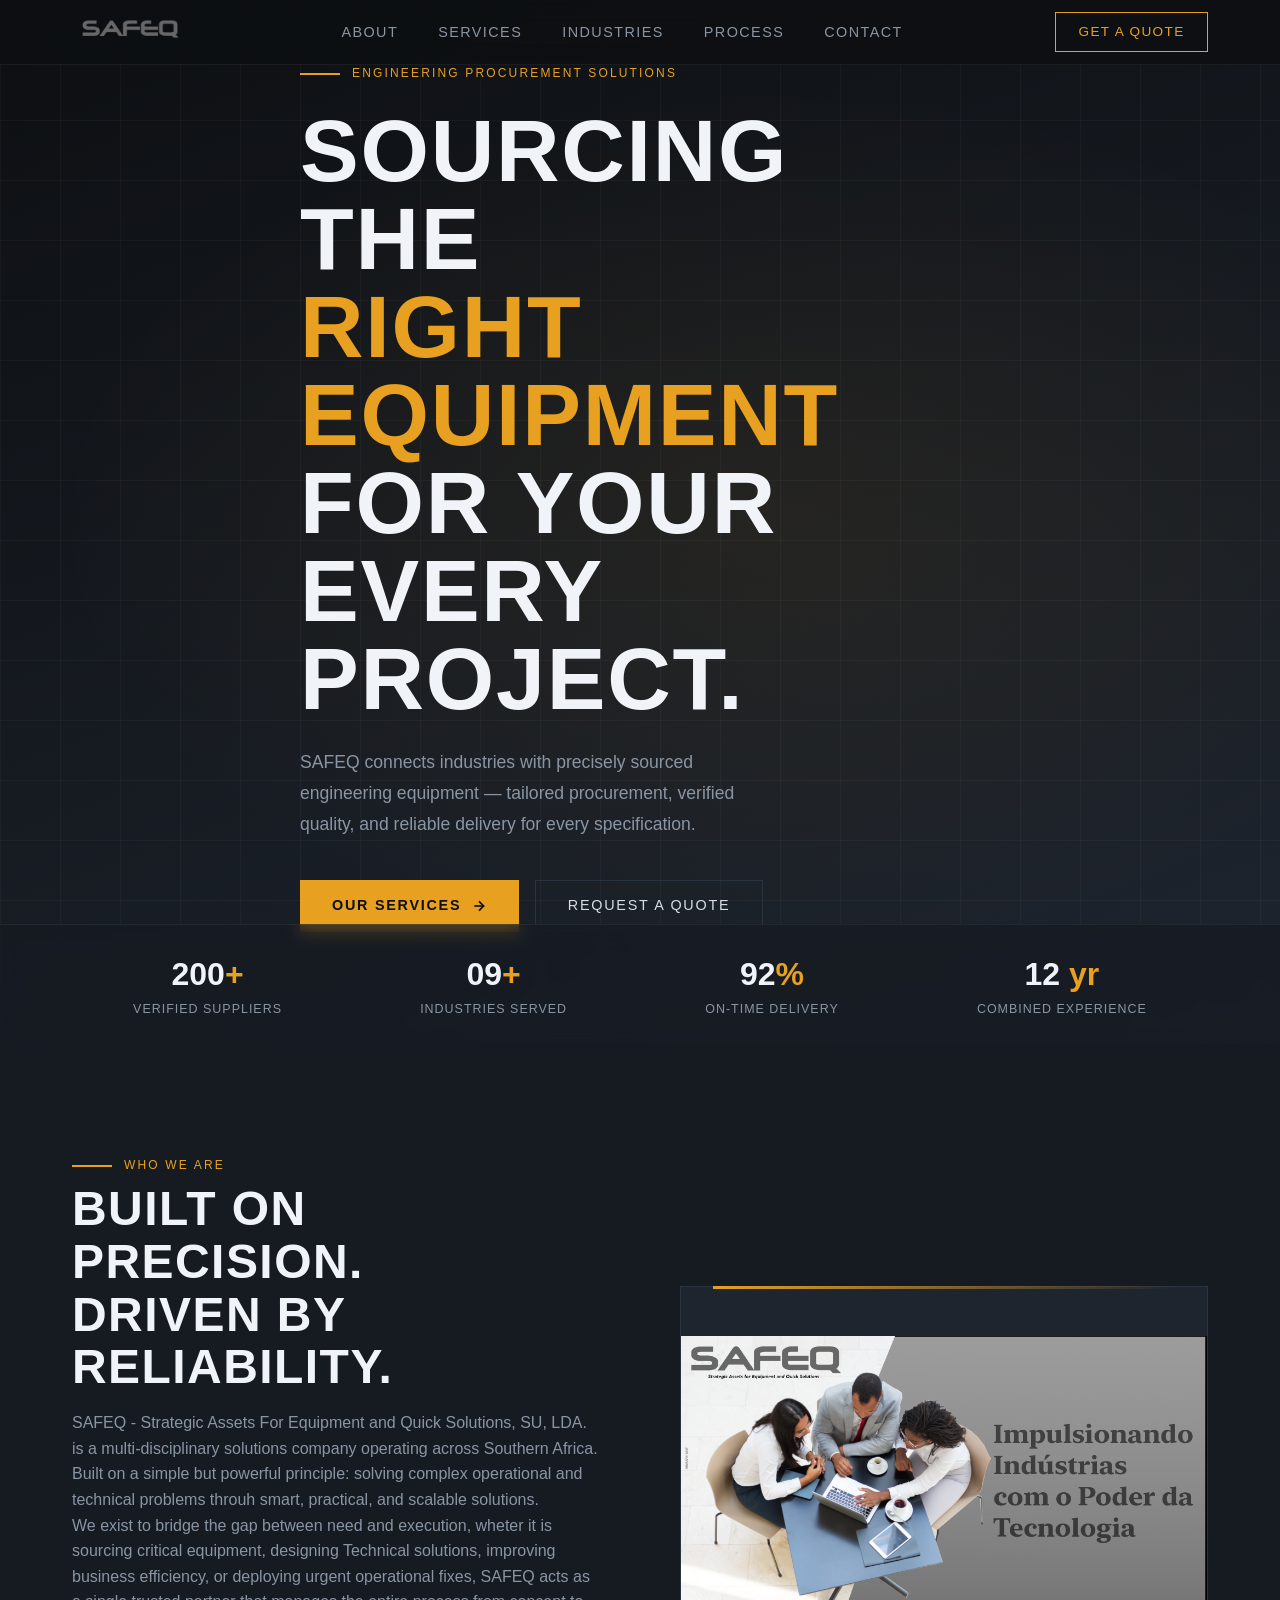
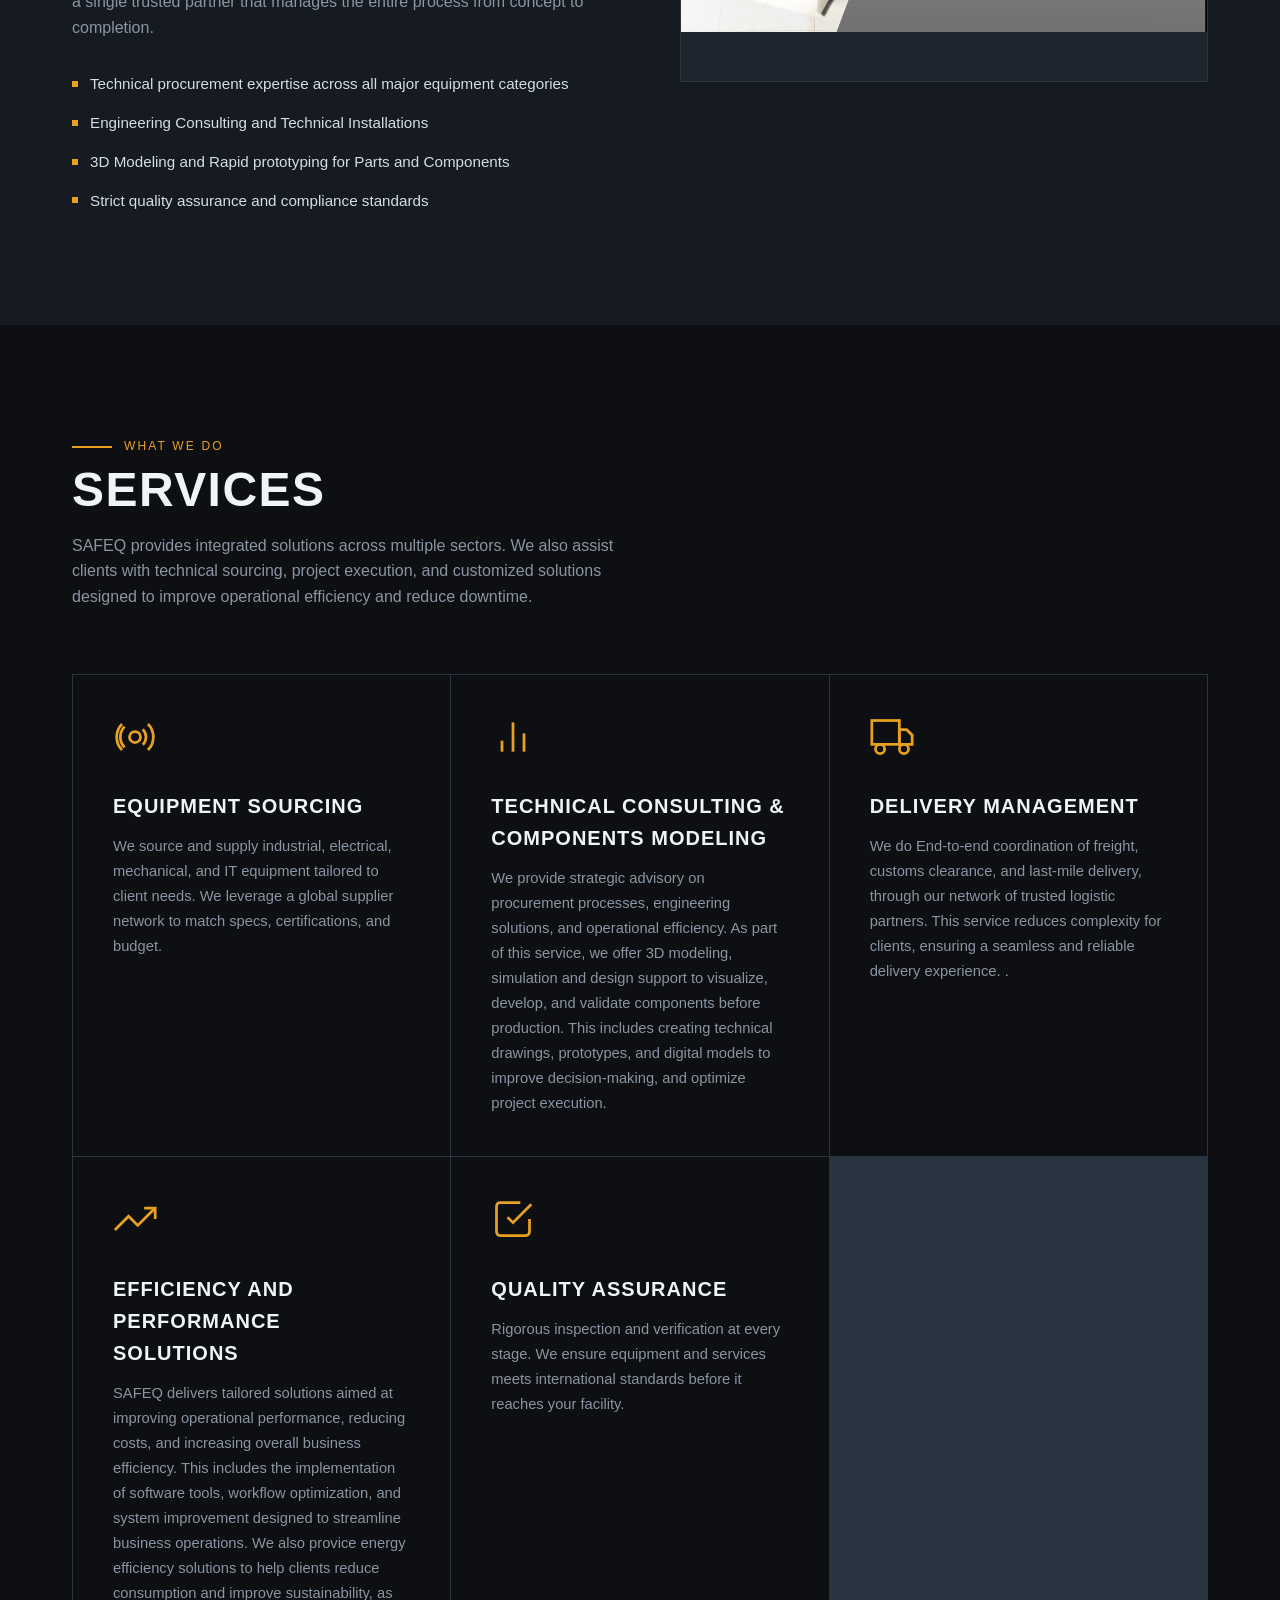
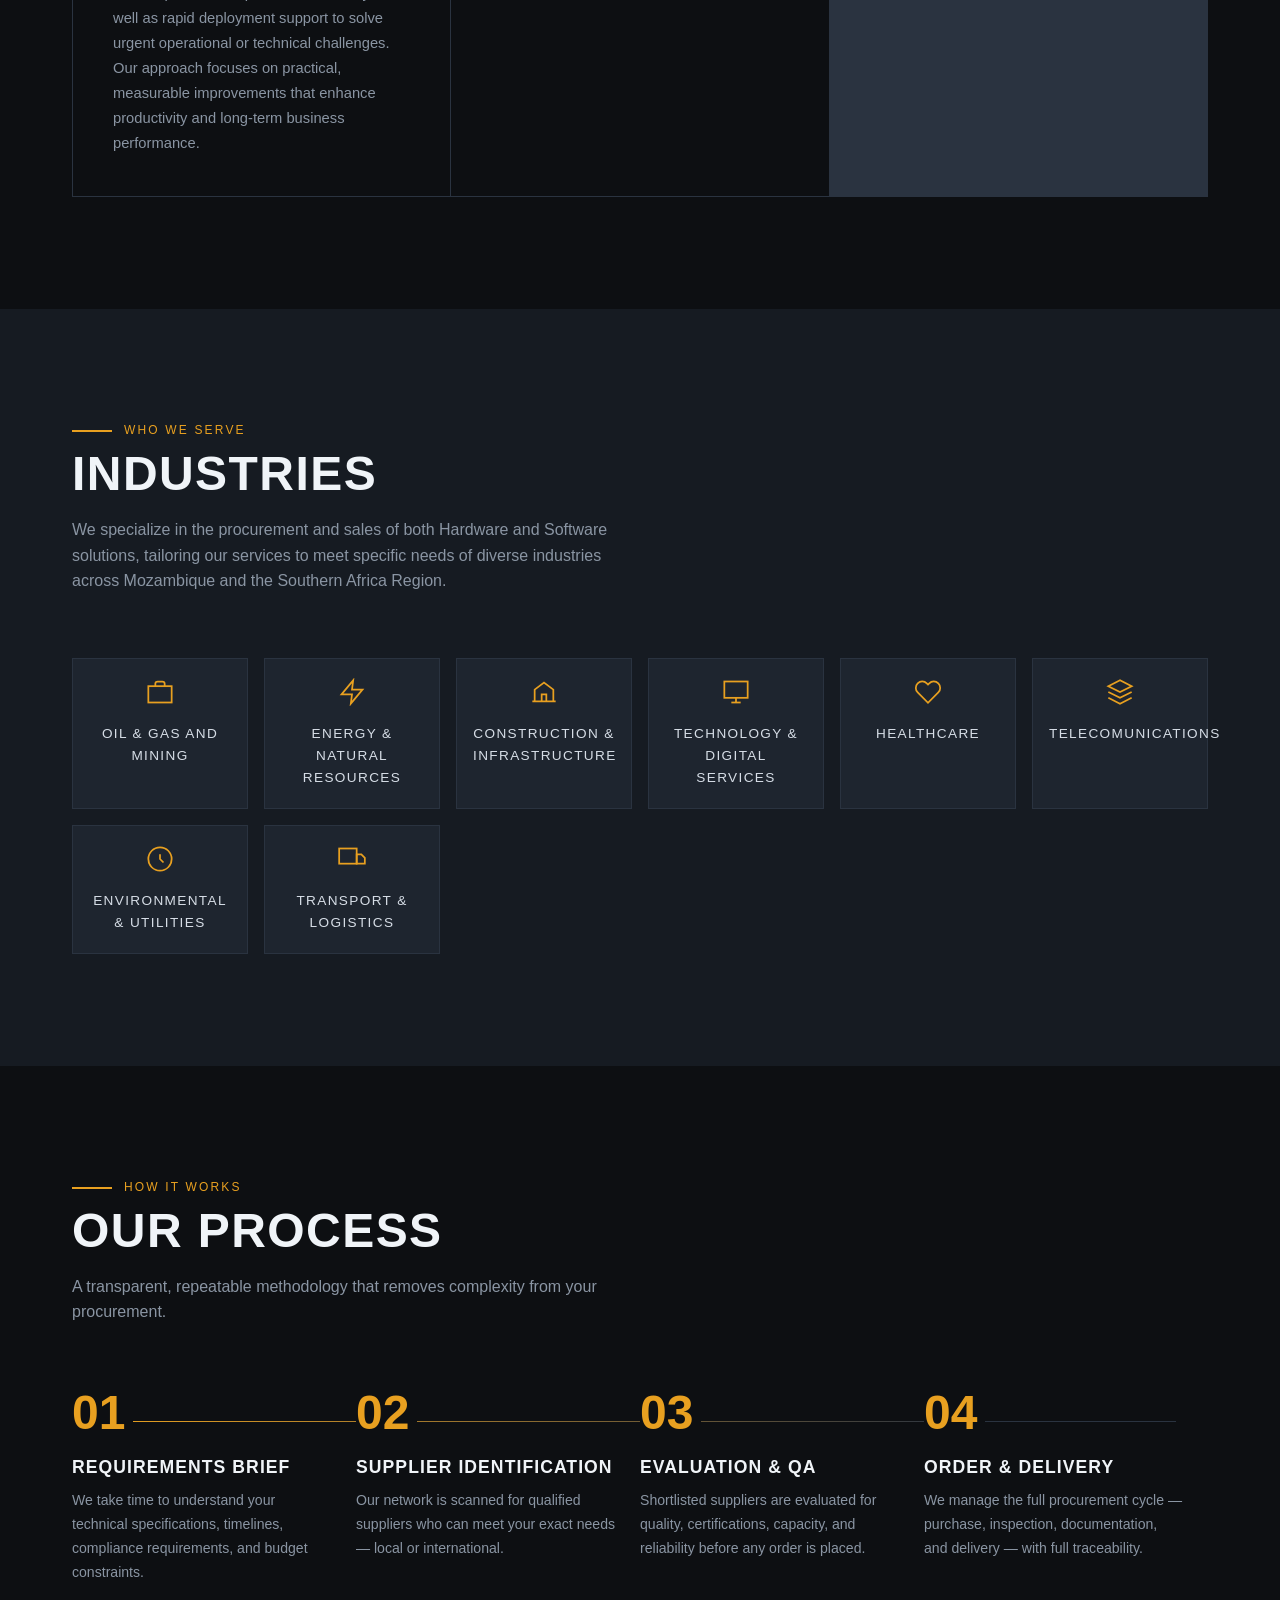
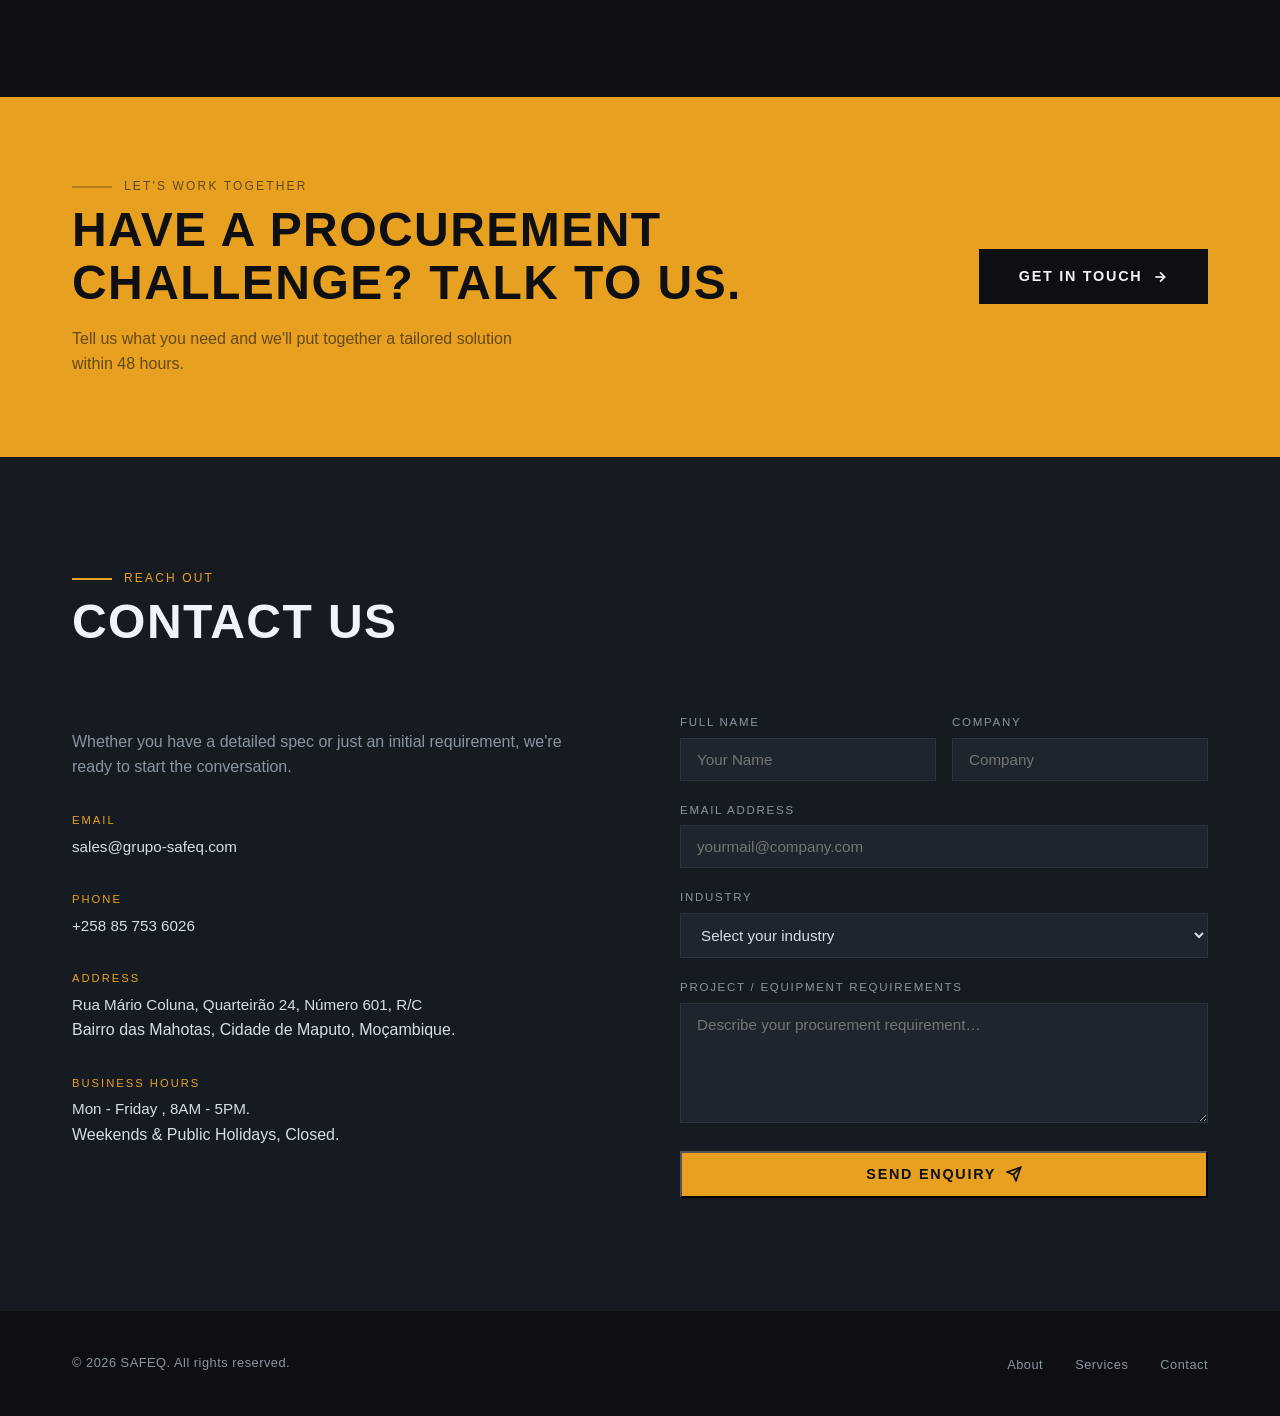
==== commit 71973f4f: "Update index.html" ====
--- a/index.html
+++ b/index.html
@@ -109,7 +109,7 @@
       <div class="reveal" style="transition-delay:.15s">
         <div class="about-visual">
           <!-- Replace this placeholder with your company photo or equipment image -->
-          <img src="images/photo.jpg" alt="SAFEQ AD">
+          <img src="images/photo.png" alt="SAFEQ AD">
         </div>
       </div>
     </div>
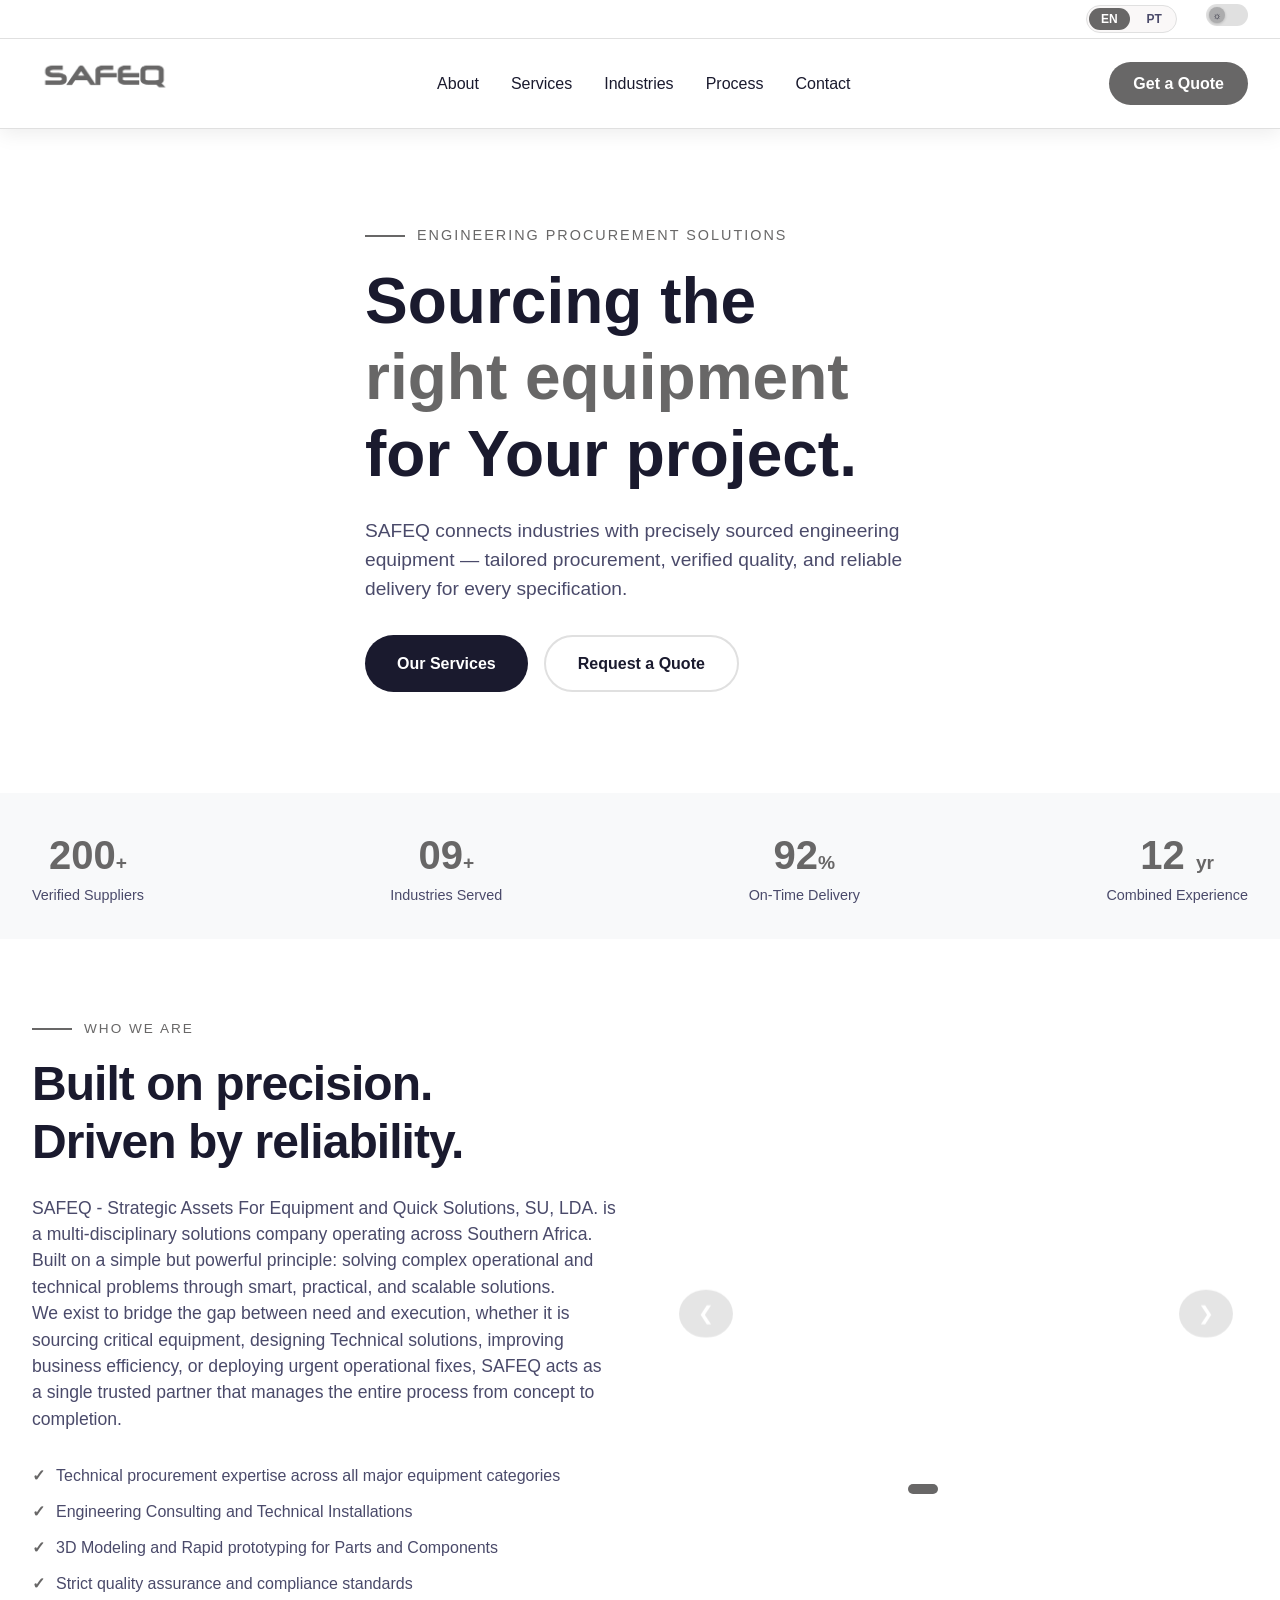
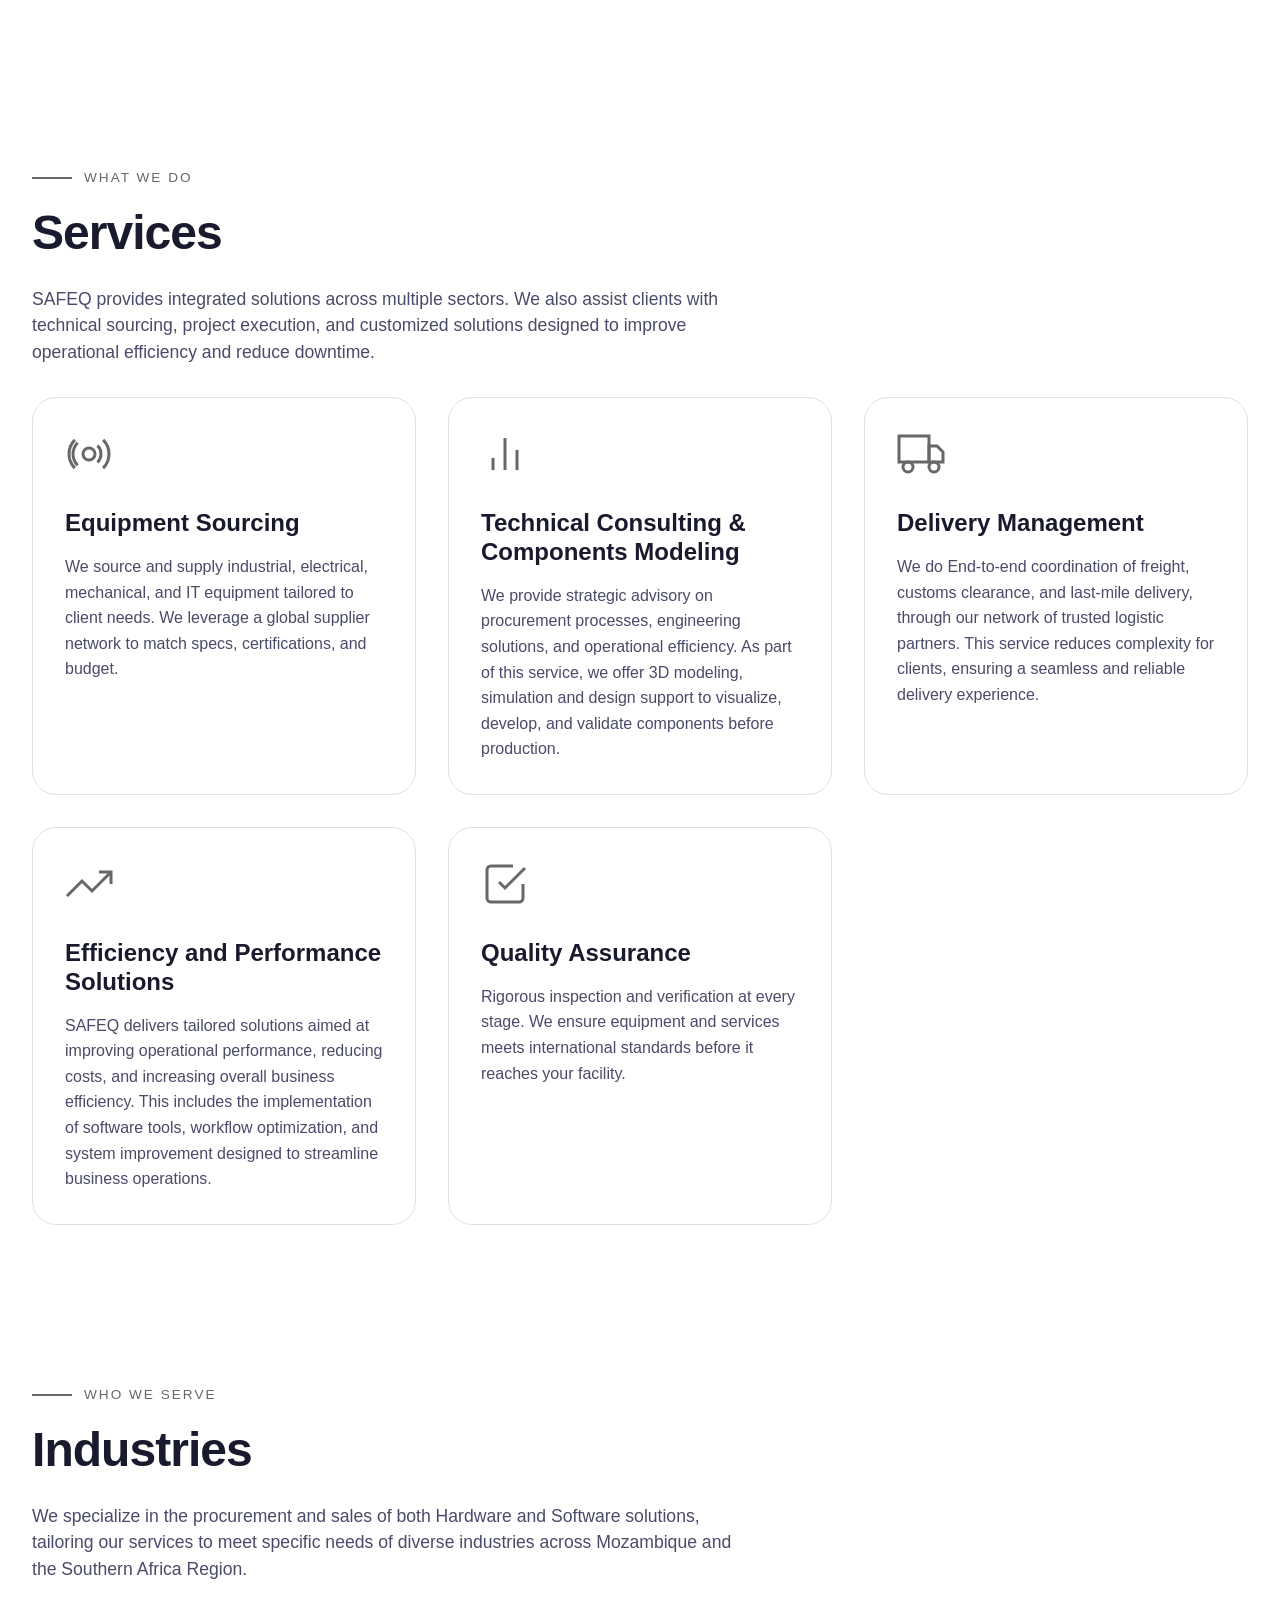
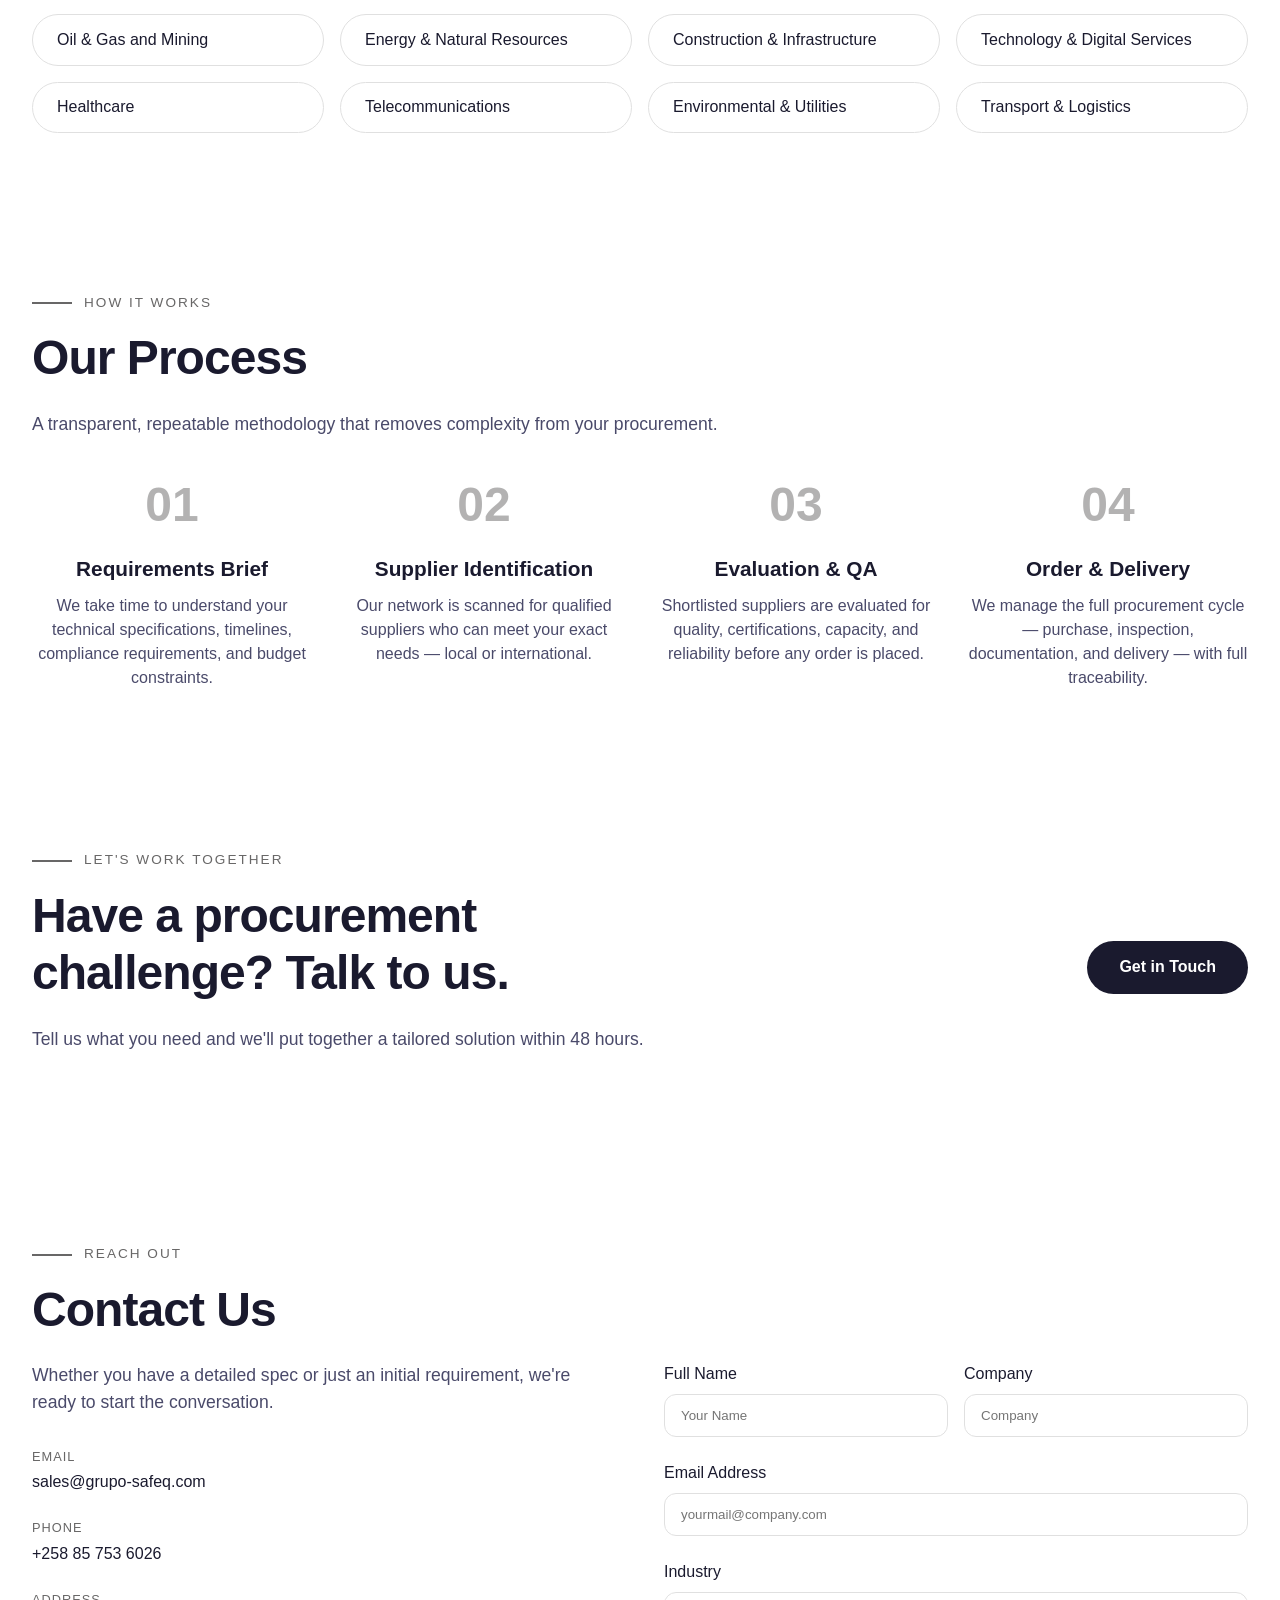
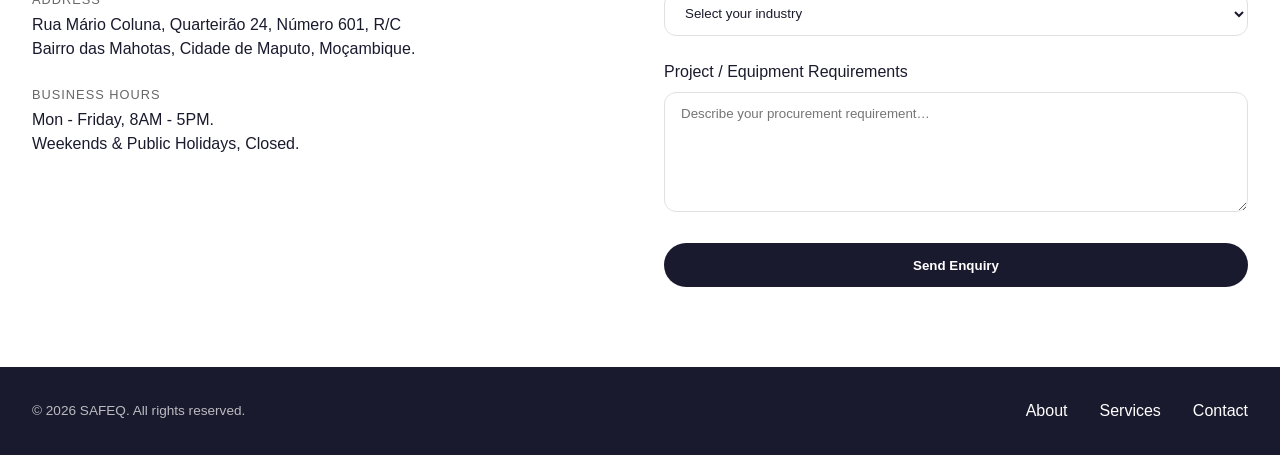
==== commit 30500b07: "Update website" ====
--- a/index.html
+++ b/index.html
@@ -11,35 +11,52 @@
   <link rel="preconnect" href="https://fonts.gstatic.com" crossorigin />
   <link href="https://fonts.googleapis.com/css2?family=Barlow+Condensed:wght@400;600;700&family=Barlow:wght@300;400;500&display=swap" rel="stylesheet" />
 
-<link rel="stylesheet" href="css/style.css">
+  <link rel="stylesheet" href="css/style.css">
 
 </head>
 <body>
+
+<!-- ═══ TOP BAR WITH TOGGLES ═══════════════════════════════ -->
+<div class="top-bar">
+  <div class="container top-bar-inner">
+    <div class="lang-switch">
+      <button class="lang-btn active" data-lang="en">EN</button>
+      <button class="lang-btn" data-lang="pt">PT</button>
+    </div>
+    <div class="darkmode-toggle">
+      <span class="darkmode-label"></span>
+      <label class="switch">
+        <input type="checkbox" id="darkmodeCheckbox">
+        <span class="slider"></span>
+      </label>
+    </div>
+  </div>
+</div>
 
 <!-- ═══ NAV ══════════════════════════════════════════════ -->
 <nav id="navbar">
   <div class="container nav-inner">
-   <a href="#hero" class="logo">
-  <img src="images/safeq-logo.png" alt="SAFEQ Logo" style="height: 40px; width: auto;">
-</a>
+    <a href="#hero" class="logo">
+      <img src="images/safeq-logo.png" alt="SAFEQ Logo">
+    </a>
     <ul class="nav-links">
-      <li><a href="#about">About</a></li>
-      <li><a href="#services">Services</a></li>
-      <li><a href="#industries">Industries</a></li>
-      <li><a href="#process">Process</a></li>
-      <li><a href="#contact">Contact</a></li>
+      <li><a href="#about" data-i18n="nav.about">About</a></li>
+      <li><a href="#services" data-i18n="nav.services">Services</a></li>
+      <li><a href="#industries" data-i18n="nav.industries">Industries</a></li>
+      <li><a href="#process" data-i18n="nav.process">Process</a></li>
+      <li><a href="#contact" data-i18n="nav.contact">Contact</a></li>
     </ul>
-    <a href="#contact" class="nav-cta">Get a Quote</a>
+    <a href="#contact" class="nav-cta" data-i18n="nav.cta">Get a Quote</a>
     <button class="burger" id="burger" aria-label="Menu">
       <span></span><span></span><span></span>
     </button>
   </div>
   <div class="mobile-menu" id="mobileMenu">
-    <a href="#about" class="mob-link">About</a>
-    <a href="#services" class="mob-link">Services</a>
-    <a href="#industries" class="mob-link">Industries</a>
-    <a href="#process" class="mob-link">Process</a>
-    <a href="#contact" class="mob-link">Contact</a>
+    <a href="#about" data-i18n="nav.about">About</a>
+    <a href="#services" data-i18n="nav.services">Services</a>
+    <a href="#industries" data-i18n="nav.industries">Industries</a>
+    <a href="#process" data-i18n="nav.process">Process</a>
+    <a href="#contact" data-i18n="nav.contact">Contact</a>
   </div>
 </nav>
 
@@ -48,41 +65,38 @@
   <div class="hero-bg"></div>
   <div class="container">
     <div class="hero-content">
-      <p class="label hero-label"><span class="accent-line"></span>Engineering Procurement Solutions</p>
-      <h1 class="hero-headline">
+      <p class="label hero-label"><span class="accent-line"></span><span data-i18n="hero.label">Engineering Procurement Solutions</span></p>
+      <h1 class="hero-headline" data-i18n="hero.headline">
         Sourcing the<br>
         <em>right equipment</em><br>
-        for Your every project.
+        for Your project.
       </h1>
-      <p class="hero-sub">
+      <p class="hero-sub" data-i18n="hero.sub">
         SAFEQ connects industries with precisely sourced engineering equipment — tailored procurement, verified quality, and reliable delivery for every specification.
       </p>
       <div class="hero-btns">
-        <a href="#services" class="btn-primary">
-          Our Services
-          <svg width="16" height="16" viewBox="0 0 24 24" fill="none" stroke="currentColor" stroke-width="2.5"><line x1="5" y1="12" x2="19" y2="12"/><polyline points="12 5 19 12 12 19"/></svg>
-        </a>
-        <a href="#contact" class="btn-secondary">Request a Quote</a>
+        <a href="#services" class="btn-primary" data-i18n="hero.btn1">Our Services</a>
+        <a href="#contact" class="btn-secondary" data-i18n="hero.btn2">Request a Quote</a>
       </div>
     </div>
   </div>
   <div class="stat-strip">
     <div class="stat-strip-inner container">
       <div class="stat">
-        <div class="stat-num">200<span>+</span><!-- suppliers --></div>
-        <div class="stat-desc">Verified Suppliers</div>
+        <div class="stat-num">200<span>+</span></div>
+        <div class="stat-desc" data-i18n="stats.suppliers">Verified Suppliers</div>
       </div>
       <div class="stat">
-        <div class="stat-num">09<span>+</span><!-- industries --></div>
-        <div class="stat-desc">Industries Served</div>
+        <div class="stat-num">09<span>+</span></div>
+        <div class="stat-desc" data-i18n="stats.industries">Industries Served</div>
       </div>
       <div class="stat">
         <div class="stat-num">92<span>%</span></div>
-        <div class="stat-desc">On-Time Delivery</div>
+        <div class="stat-desc" data-i18n="stats.delivery">On-Time Delivery</div>
       </div>
       <div class="stat">
         <div class="stat-num">12 <span>yr</span></div>
-        <div class="stat-desc">Combined Experience</div>
+        <div class="stat-desc" data-i18n="stats.experience">Combined Experience</div>
       </div>
     </div>
   </div>
@@ -93,23 +107,39 @@
   <div class="container">
     <div class="about-grid">
       <div class="reveal">
-        <p class="label"><span class="accent-line"></span>Who We Are</p>
-        <h2 class="section-title">Built on precision.<br>Driven by reliability.</h2>
-        <p class="section-body" style="max-width:100%">
-          SAFEQ - Strategic Assets For Equipment and Quick Solutions, SU, LDA. is a multi-disciplinary solutions company operating across Southern Africa.<br> Built on a simple but powerful principle: solving complex operational and technical problems throuh smart, practical, and scalable solutions. <br> We exist to bridge the gap between need and execution, wheter it is sourcing critical equipment, designing Technical solutions, improving business efficiency, or deploying urgent operational fixes, SAFEQ acts as a single trusted partner that manages the entire process from concept to completion.
-          <!-- Add your company story here -->
+        <p class="label"><span class="accent-line"></span><span data-i18n="about.label">Who We Are</span></p>
+        <h2 class="section-title" data-i18n="about.title">Built on precision.<br>Driven by reliability.</h2>
+        <p class="section-body" style="max-width:100%" data-i18n="about.text">
+          SAFEQ - Strategic Assets For Equipment and Quick Solutions, SU, LDA. is a multi-disciplinary solutions company operating across Southern Africa.<br> Built on a simple but powerful principle: solving complex operational and technical problems through smart, practical, and scalable solutions. <br> We exist to bridge the gap between need and execution, whether it is sourcing critical equipment, designing Technical solutions, improving business efficiency, or deploying urgent operational fixes, SAFEQ acts as a single trusted partner that manages the entire process from concept to completion.
         </p>
         <ul class="value-list">
-          <li>Technical procurement expertise across all major equipment categories</li>
-          <li>Engineering Consulting and Technical Installations</li>
-          <li>3D Modeling and Rapid prototyping for Parts and Components</li>
-          <li>Strict quality assurance and compliance standards</li>
+          <li data-i18n="about.list1">Technical procurement expertise across all major equipment categories</li>
+          <li data-i18n="about.list2">Engineering Consulting and Technical Installations</li>
+          <li data-i18n="about.list3">3D Modeling and Rapid prototyping for Parts and Components</li>
+          <li data-i18n="about.list4">Strict quality assurance and compliance standards</li>
         </ul>
       </div>
       <div class="reveal" style="transition-delay:.15s">
-        <div class="about-visual">
-          <!-- Replace this placeholder with your company photo or equipment image -->
-          <img src="images/photo.png" alt="SAFEQ AD">
+                <!-- Slideshow Container -->
+        <div class="about-slideshow">
+          <div class="slideshow-container-about">
+            <div class="about-slide active" style="background-image: url('images/about1.jpg');"></div>
+            <div class="about-slide" style="background-image: url('images/about2.jpg');"></div>
+            <div class="about-slide" style="background-image: url('images/about3.jpg');"></div>
+            <div class="about-slide" style="background-image: url('images/about4.jpg');"></div>
+          </div>
+          
+          <!-- Navigation Buttons -->
+          <button class="about-slide-prev" id="aboutSlidePrev">❮</button>
+          <button class="about-slide-next" id="aboutSlideNext">❯</button>
+          
+          <!-- Dot Indicators -->
+          <div class="about-slide-dots">
+            <span class="about-dot active"></span>
+            <span class="about-dot"></span>
+            <span class="about-dot"></span>
+            <span class="about-dot"></span>
+          </div>
         </div>
       </div>
     </div>
@@ -120,66 +150,50 @@
 <section id="services">
   <div class="container">
     <div class="section-header reveal">
-      <p class="label"><span class="accent-line"></span>What We Do</p>
-      <h2 class="section-title">Services</h2>
-      <p class="section-body">SAFEQ provides integrated solutions across multiple sectors. We also assist clients with technical sourcing, project execution, and customized solutions designed to improve operational efficiency and reduce downtime.</p>
+      <p class="label"><span class="accent-line"></span><span data-i18n="services.label">What We Do</span></p>
+      <h2 class="section-title" data-i18n="services.title">Services</h2>
+      <p class="section-body" data-i18n="services.subtitle">SAFEQ provides integrated solutions across multiple sectors. We also assist clients with technical sourcing, project execution, and customized solutions designed to improve operational efficiency and reduce downtime.</p>
     </div>
     <div class="services-grid reveal" style="transition-delay:.1s">
-
-      <div class="service-card">
-        <!-- Gear / Equipment icon -->
+      <div class="service-card">
         <svg class="service-icon" viewBox="0 0 24 24" fill="none" stroke="currentColor" stroke-width="1.5">
           <circle cx="12" cy="12" r="3"/><path d="M19.07 4.93a10 10 0 0 1 0 14.14M16.24 7.76a6 6 0 0 1 0 8.49M6.34 17.66a8 8 0 0 1 0-11.31M4.93 19.07a10 10 0 0 1 0-14.14"/>
         </svg>
-        <h3 class="service-title">Equipment Sourcing</h3>
-        <p class="service-desc">
-          We source and supply industrial, electrical, mechanical, and IT equipment tailored to client needs. We leverage a global supplier network to match specs, certifications, and budget.
-        </p>
-      </div>
-
+        <h3 class="service-title" data-i18n="services.service1.title">Equipment Sourcing</h3>
+        <p class="service-desc" data-i18n="services.service1.desc">We source and supply industrial, electrical, mechanical, and IT equipment tailored to client needs. We leverage a global supplier network to match specs, certifications, and budget.</p>
+      </div>
       
       <div class="service-card">
         <svg class="service-icon" viewBox="0 0 24 24" fill="none" stroke="currentColor" stroke-width="1.5">
           <line x1="18" y1="20" x2="18" y2="10"/><line x1="12" y1="20" x2="12" y2="4"/><line x1="6" y1="20" x2="6" y2="14"/>
         </svg>
-        <h3 class="service-title">Technical Consulting & Components Modeling</h3>
-        <p class="service-desc">
-          We provide strategic advisory on procurement processes, engineering solutions, and operational efficiency. As part of this service, we offer 3D modeling, simulation and design support to visualize, develop, and validate components before production. This includes creating technical drawings, prototypes, and digital models to improve decision-making, and optimize project execution.
-        </p>
+        <h3 class="service-title" data-i18n="services.service2.title">Technical Consulting & Components Modeling</h3>
+        <p class="service-desc" data-i18n="services.service2.desc">We provide strategic advisory on procurement processes, engineering solutions, and operational efficiency. As part of this service, we offer 3D modeling, simulation and design support to visualize, develop, and validate components before production. This includes creating technical drawings, prototypes, and digital models to improve decision-making, and optimize project execution.</p>
       </div>
 
       <div class="service-card">
         <svg class="service-icon" viewBox="0 0 24 24" fill="none" stroke="currentColor" stroke-width="1.5">
           <rect x="1" y="3" width="15" height="13"/><polygon points="16 8 20 8 23 11 23 16 16 16 16 8"/><circle cx="5.5" cy="18.5" r="2.5"/><circle cx="18.5" cy="18.5" r="2.5"/>
         </svg>
-        <h3 class="service-title"> Delivery Management</h3>
-        <p class="service-desc">
-          We do End-to-end coordination of freight, customs clearance, and last-mile delivery, through our network of trusted logistic partners. This service reduces complexity for clients, ensuring a seamless and reliable delivery experience.   .
-        </p>
-      </div>
-
+        <h3 class="service-title" data-i18n="services.service3.title">Delivery Management</h3>
+        <p class="service-desc" data-i18n="services.service3.desc">We do End-to-end coordination of freight, customs clearance, and last-mile delivery, through our network of trusted logistic partners. This service reduces complexity for clients, ensuring a seamless and reliable delivery experience.</p>
+      </div>
 
       <div class="service-card">
         <svg class="service-icon" viewBox="0 0 24 24" fill="none" stroke="currentColor" stroke-width="1.5">
           <polyline points="23 6 13.5 15.5 8.5 10.5 1 18"/><polyline points="17 6 23 6 23 12"/>
         </svg>
-        <h3 class="service-title">Efficiency and Performance Solutions</h3>
-        <p class="service-desc">
-          SAFEQ delivers tailored solutions aimed at improving operational performance, reducing costs, and increasing overall business efficiency. This includes the implementation of software tools, workflow optimization, and system improvement designed to streamline business operations. We also provice energy efficiency solutions to help clients reduce consumption and improve sustainability, as well as rapid deployment support to solve urgent operational or technical challenges. Our approach focuses on practical, measurable improvements that enhance productivity and long-term business performance.
-        </p>
+        <h3 class="service-title" data-i18n="services.service4.title">Efficiency and Performance Solutions</h3>
+        <p class="service-desc" data-i18n="services.service4.desc">SAFEQ delivers tailored solutions aimed at improving operational performance, reducing costs, and increasing overall business efficiency. This includes the implementation of software tools, workflow optimization, and system improvement designed to streamline business operations. We also provide energy efficiency solutions to help clients reduce consumption and improve sustainability, as well as rapid deployment support to solve urgent operational or technical challenges.</p>
       </div>
       
       <div class="service-card">
         <svg class="service-icon" viewBox="0 0 24 24" fill="none" stroke="currentColor" stroke-width="1.5">
           <path d="M9 11l3 3L22 4"/><path d="M21 12v7a2 2 0 0 1-2 2H5a2 2 0 0 1-2-2V5a2 2 0 0 1 2-2h11"/>
         </svg>
-        <h3 class="service-title">Quality Assurance</h3>
-        <p class="service-desc">
-          Rigorous inspection and verification at every stage. We ensure equipment and services meets international standards before it reaches your facility.
-        </p>
-      </div>
-
-
+        <h3 class="service-title" data-i18n="services.service5.title">Quality Assurance</h3>
+        <p class="service-desc" data-i18n="services.service5.desc">Rigorous inspection and verification at every stage. We ensure equipment and services meets international standards before it reaches your facility.</p>
+      </div>
     </div>
   </div>
 </section>
@@ -188,47 +202,19 @@
 <section id="industries">
   <div class="container">
     <div class="section-header reveal">
-      <p class="label"><span class="accent-line"></span>Who We Serve</p>
-      <h2 class="section-title">Industries</h2>
-      <p class="section-body">We specialize in the procurement and sales of both Hardware and Software solutions, tailoring our services to meet specific needs of diverse industries across Mozambique and the Southern Africa Region.</p>
-     
-    </div>
-    <div class="industries-grid reveal" style="transition-delay:.1s">
-
-      <div class="industry-pill">
-        <svg width="28" height="28" viewBox="0 0 24 24" fill="none" stroke="currentColor" stroke-width="1.5"><rect x="2" y="7" width="20" height="14"/><path d="M16 7V5a2 2 0 0 0-2-2h-4a2 2 0 0 0-2 2v2"/></svg>
-        <div class="industry-name">Oil &amp; Gas and Mining</div>
-      </div>
-      <div class="industry-pill">
-        <svg width="28" height="28" viewBox="0 0 24 24" fill="none" stroke="currentColor" stroke-width="1.5"><polygon points="13 2 3 14 12 14 11 22 21 10 12 10 13 2"/></svg>
-        <div class="industry-name">Energy &amp; Natural Resources</div>
-      </div>
-      <div class="industry-pill">
-        <svg width="28" height="28" viewBox="0 0 24 24" fill="none" stroke="currentColor" stroke-width="1.5"><path d="M2 20h20M4 20V10l8-6 8 6v10"/><path d="M10 20v-6h4v6"/></svg>
-        <div class="industry-name">Construction &amp; Infrastructure</div>
-      </div>
-      <div class="industry-pill">
-        <svg width="28" height="28" viewBox="0 0 24 24" fill="none" stroke="currentColor" stroke-width="1.5"><rect x="2" y="3" width="20" height="14"/><line x1="8" y1="21" x2="16" y2="21"/><line x1="12" y1="17" x2="12" y2="21"/></svg>
-        <div class="industry-name">Technology &amp; Digital Services </div>
-      </div>
-      <div class="industry-pill">
-        <svg width="28" height="28" viewBox="0 0 24 24" fill="none" stroke="currentColor" stroke-width="1.5"><path d="M20.84 4.61a5.5 5.5 0 0 0-7.78 0L12 5.67l-1.06-1.06a5.5 5.5 0 0 0-7.78 7.78L12 21.23l8.84-8.84a5.5 5.5 0 0 0 0-7.78z"/></svg>
-        <div class="industry-name">Healthcare</div>
-      </div>
-      <div class="industry-pill">
-        <svg width="28" height="28" viewBox="0 0 24 24" fill="none" stroke="currentColor" stroke-width="1.5"><path d="M12 2L2 7l10 5 10-5-10-5zM2 17l10 5 10-5M2 12l10 5 10-5"/></svg>
-        <div class="industry-name">Telecomunications</div>
-      </div>
-      <div class="industry-pill">
-        <svg width="28" height="28" viewBox="0 0 24 24" fill="none" stroke="currentColor" stroke-width="1.5"><circle cx="12" cy="12" r="10"/><path d="M12 8v4l3 3"/></svg>
-        <div class="industry-name">ENVIRONMENTAL &amp; UTILITIES</div>
-      </div>
-      <div class="industry-pill">
-        <svg width="28" height="28" viewBox="0 0 24 24" fill="none" stroke="currentColor" stroke-width="1.5"><rect x="1" y="3" width="15" height="13"/><polygon points="16 8 20 8 23 11 23 16 16 16 16 8"/></svg>
-        <div class="industry-name">Transport &amp; Logistics</div>
-      </div>
-      <!-- Add more industries as needed -->
-
+      <p class="label"><span class="accent-line"></span><span data-i18n="industries.label">Who We Serve</span></p>
+      <h2 class="section-title" data-i18n="industries.title">Industries</h2>
+      <p class="section-body" data-i18n="industries.subtitle">We specialize in the procurement and sales of both Hardware and Software solutions, tailoring our services to meet specific needs of diverse industries across Mozambique and the Southern Africa Region.</p>
+    </div>
+    <div class="industries-grid reveal">
+      <div class="industry-pill"><span data-i18n="industries.item1">Oil & Gas and Mining</span></div>
+      <div class="industry-pill"><span data-i18n="industries.item2">Energy & Natural Resources</span></div>
+      <div class="industry-pill"><span data-i18n="industries.item3">Construction & Infrastructure</span></div>
+      <div class="industry-pill"><span data-i18n="industries.item4">Technology & Digital Services</span></div>
+      <div class="industry-pill"><span data-i18n="industries.item5">Healthcare</span></div>
+      <div class="industry-pill"><span data-i18n="industries.item6">Telecommunications</span></div>
+      <div class="industry-pill"><span data-i18n="industries.item7">Environmental & Utilities</span></div>
+      <div class="industry-pill"><span data-i18n="industries.item8">Transport & Logistics</span></div>
     </div>
   </div>
 </section>
@@ -237,31 +223,15 @@
 <section id="process">
   <div class="container">
     <div class="section-header reveal">
-      <p class="label"><span class="accent-line"></span>How It Works</p>
-      <h2 class="section-title">Our Process</h2>
-      <p class="section-body">A transparent, repeatable methodology that removes complexity from your procurement.</p>
-    </div>
-    <div class="process-steps reveal" style="transition-delay:.1s">
-      <div class="step">
-        <div class="step-num">01</div>
-        <h3 class="step-title">Requirements Brief</h3>
-        <p class="step-desc">We take time to understand your technical specifications, timelines, compliance requirements, and budget constraints.</p>
-      </div>
-      <div class="step">
-        <div class="step-num">02</div>
-        <h3 class="step-title">Supplier Identification</h3>
-        <p class="step-desc">Our network is scanned for qualified suppliers who can meet your exact needs — local or international.</p>
-      </div>
-      <div class="step">
-        <div class="step-num">03</div>
-        <h3 class="step-title">Evaluation &amp; QA</h3>
-        <p class="step-desc">Shortlisted suppliers are evaluated for quality, certifications, capacity, and reliability before any order is placed.</p>
-      </div>
-      <div class="step">
-        <div class="step-num">04</div>
-        <h3 class="step-title">Order &amp; Delivery</h3>
-        <p class="step-desc">We manage the full procurement cycle — purchase, inspection, documentation, and delivery — with full traceability.</p>
-      </div>
+      <p class="label"><span class="accent-line"></span><span data-i18n="process.label">How It Works</span></p>
+      <h2 class="section-title" data-i18n="process.title">Our Process</h2>
+      <p class="section-body" data-i18n="process.subtitle">A transparent, repeatable methodology that removes complexity from your procurement.</p>
+    </div>
+    <div class="process-steps reveal">
+      <div class="step"><div class="step-num">01</div><h3 class="step-title" data-i18n="process.step1">Requirements Brief</h3><p class="step-desc" data-i18n="process.step1.desc">We take time to understand your technical specifications, timelines, compliance requirements, and budget constraints.</p></div>
+      <div class="step"><div class="step-num">02</div><h3 class="step-title" data-i18n="process.step2">Supplier Identification</h3><p class="step-desc" data-i18n="process.step2.desc">Our network is scanned for qualified suppliers who can meet your exact needs — local or international.</p></div>
+      <div class="step"><div class="step-num">03</div><h3 class="step-title" data-i18n="process.step3">Evaluation & QA</h3><p class="step-desc" data-i18n="process.step3.desc">Shortlisted suppliers are evaluated for quality, certifications, capacity, and reliability before any order is placed.</p></div>
+      <div class="step"><div class="step-num">04</div><h3 class="step-title" data-i18n="process.step4">Order & Delivery</h3><p class="step-desc" data-i18n="process.step4.desc">We manage the full procurement cycle — purchase, inspection, documentation, and delivery — with full traceability.</p></div>
     </div>
   </div>
 </section>
@@ -271,14 +241,11 @@
   <div class="container">
     <div class="cta-inner">
       <div class="cta-text">
-        <p class="label" style="color: var(--ink); opacity:.6"><span class="accent-line" style="background:var(--ink);opacity:.4"></span>Let's Work Together</p>
-        <h2 class="section-title">Have a procurement<br>challenge? Talk to us.</h2>
-        <p class="section-body">Tell us what you need and we'll put together a tailored solution within 48 hours.</p>
-      </div>
-      <a href="#contact" class="btn-dark">
-        Get in Touch
-        <svg width="16" height="16" viewBox="0 0 24 24" fill="none" stroke="currentColor" stroke-width="2.5"><line x1="5" y1="12" x2="19" y2="12"/><polyline points="12 5 19 12 12 19"/></svg>
-      </a>
+        <p class="label"><span class="accent-line"></span><span data-i18n="cta.label">Let's Work Together</span></p>
+        <h2 class="section-title" data-i18n="cta.title">Have a procurement<br>challenge? Talk to us.</h2>
+        <p class="section-body" data-i18n="cta.subtitle">Tell us what you need and we'll put together a tailored solution within 48 hours.</p>
+      </div>
+      <a href="#contact" class="btn-dark" data-i18n="cta.btn">Get in Touch</a>
     </div>
   </div>
 </section>
@@ -287,75 +254,27 @@
 <section id="contact">
   <div class="container">
     <div class="section-header reveal">
-      <p class="label"><span class="accent-line"></span>Reach Out</p>
-      <h2 class="section-title">Contact Us</h2>
+      <p class="label"><span class="accent-line"></span><span data-i18n="contact.label">Reach Out</span></p>
+      <h2 class="section-title" data-i18n="contact.title">Contact Us</h2>
     </div>
     <div class="contact-grid">
       <div class="contact-info reveal">
-        <div>
-          <p class="section-body" style="max-width:100%">Whether you have a detailed spec or just an initial requirement, we're ready to start the conversation.</p>
-        </div>
-        <div class="contact-item">
-          <p class="contact-item-label">Email</p>
-          <p class="contact-item-value">sales@grupo-safeq.com</p>
-        </div>
-        <div class="contact-item">
-          <p class="contact-item-label">Phone</p>
-          <p class="contact-item-value">+258 85 753 6026</p>
-        </div>
-        <div class="contact-item">
-          <p class="contact-item-label">Address</p>
-          <p class="contact-item-value">Rua Mário Coluna, Quarteirão 24, Número 601, R/C</p>
-          <p> Bairro das Mahotas, Cidade de Maputo, Moçambique.</p>
-        </div>
-        <div class="contact-item">
-          <p class="contact-item-label">Business Hours</p>
-          <p class="contact-item-value"> Mon - Friday , 8AM - 5PM.</p>
-          <p> Weekends & Public Holidays, Closed. </p>
-        </div>
+        <div><p class="section-body" style="max-width:100%" data-i18n="contact.text">Whether you have a detailed spec or just an initial requirement, we're ready to start the conversation.</p></div>
+        <div class="contact-item"><p class="contact-item-label" data-i18n="contact.email.label">Email</p><p class="contact-item-value">sales@grupo-safeq.com</p></div>
+        <div class="contact-item"><p class="contact-item-label" data-i18n="contact.phone.label">Phone</p><p class="contact-item-value">+258 85 753 6026</p></div>
+        <div class="contact-item"><p class="contact-item-label" data-i18n="contact.address.label">Address</p><p class="contact-item-value">Rua Mário Coluna, Quarteirão 24, Número 601, R/C<br>Bairro das Mahotas, Cidade de Maputo, Moçambique.</p></div>
+        <div class="contact-item"><p class="contact-item-label" data-i18n="contact.hours.label">Business Hours</p><p class="contact-item-value">Mon - Friday, 8AM - 5PM.<br>Weekends & Public Holidays, Closed.</p></div>
       </div>
       
-      <div class="reveal" style="transition-delay:.15s">
-        <!-- This form is static — wire it up to a service like Formspree, Netlify Forms, or EmailJS -->
+      <div class="reveal">
         <form id="contactForm" onsubmit="handleSubmit(event)">
-          <div class="form-row">
-            <div class="form-group">
-              <label for="name">Full Name</label>
-              <input type="text" id="name" name="name" placeholder="Your Name" required />
-            </div>
-            <div class="form-group">
-              <label for="company">Company</label>
-              <input type="text" id="company" name="company" placeholder="Company" />
-            </div>
-          </div>
-          <div class="form-group">
-            <label for="email">Email Address</label>
-            <input type="email" id="email" name="email" placeholder="yourmail@company.com" required />
-          </div>
-          <div class="form-group">
-            <label for="industry">Industry</label>
-            <select id="industry" name="industry">
-              <option value="" disabled selected>Select your industry</option>
-              <option>Oil &amp; Gas</option>
-              <option>Energy</option>
-              <option>Construction</option>
-              <option>Manufacturing</option>
-              <option>Healthcare</option>
-              <option>Mining</option>
-              <option>Water &amp; Utilities</option>
-              <option>Transport</option>
-              <option>Other</option>
-            </select>
-          </div>
-          <div class="form-group">
-            <label for="message">Project / Equipment Requirements</label>
-            <textarea id="message" name="message" placeholder="Describe your procurement requirement…" required></textarea>
-          </div>
-          <button type="submit" class="btn-primary" style="width:100%;justify-content:center">
-            Send Enquiry
-            <svg width="16" height="16" viewBox="0 0 24 24" fill="none" stroke="currentColor" stroke-width="2.5"><line x1="22" y1="2" x2="11" y2="13"/><polygon points="22 2 15 22 11 13 2 9 22 2"/></svg>
-          </button>
-          <p id="formMsg" style="margin-top:1rem;font-size:.85rem;color:var(--amber);display:none;"></p>
+          <div class="form-row"><div class="form-group"><label data-i18n="contact.form.name">Full Name</label><input type="text" id="name" name="name" placeholder="Your Name" required /></div>
+          <div class="form-group"><label data-i18n="contact.form.company">Company</label><input type="text" id="company" name="company" placeholder="Company" /></div></div>
+          <div class="form-group"><label data-i18n="contact.form.email">Email Address</label><input type="email" id="email" name="email" placeholder="yourmail@company.com" required /></div>
+          <div class="form-group"><label data-i18n="contact.form.industry">Industry</label><select id="industry" name="industry"><option value="" disabled selected>Select your industry</option><option>Oil & Gas</option><option>Energy</option><option>Construction</option><option>Manufacturing</option><option>Healthcare</option><option>Mining</option><option>Water & Utilities</option><option>Transport</option><option>Other</option></select></div>
+          <div class="form-group"><label data-i18n="contact.form.message">Project / Equipment Requirements</label><textarea id="message" name="message" placeholder="Describe your procurement requirement…" required></textarea></div>
+          <button type="submit" class="btn-primary" style="width:100%;justify-content:center" data-i18n="contact.form.submit">Send Enquiry</button>
+          <p id="formMsg" style="margin-top:1rem;font-size:.85rem;display:none;"></p>
         </form>
       </div>
     </div>
@@ -365,19 +284,17 @@
 <!-- ═══ FOOTER ════════════════════════════════════════════ -->
 <footer>
   <div class="container footer-inner">
-    <p class="footer-copy">&copy; <span id="yr"></span> SAFEQ. All rights reserved.</p>
+    <p class="footer-copy">© <span id="yr"></span> SAFEQ. <span data-i18n="footer.rights">All rights reserved.</span></p>
     <ul class="footer-links">
-      <li><a href="#about">About</a></li>
-      <li><a href="#services">Services</a></li>
-      <li><a href="#contact">Contact</a></li>
-      <!-- <li><a href="privacy.html">Privacy Policy</a></li> -->
+      <li><a href="#about" data-i18n="nav.about">About</a></li>
+      <li><a href="#services" data-i18n="nav.services">Services</a></li>
+      <li><a href="#contact" data-i18n="nav.contact">Contact</a></li>
     </ul>
   </div>
 </footer>
 
-<!-- ═══ SCRIPTS ═══════════════════════════════════════════ -->
-
-  <script src="js/script.js"></script>
+ <script src="js/script.js"></script>
+
 
 </body>
 </html>
--- a/css/style.css
+++ b/css/style.css
@@ -1,777 +1,896 @@
+/* ========== RESET & BASE ========== */
+* {
+  margin: 0;
+  padding: 0;
+  box-sizing: border-box;
+}
+
+html {
+  scroll-behavior: smooth;
+}
+
+body {
+  font-family: 'Barlow', sans-serif;
+  line-height: 1.5;
+  transition: background-color 0.3s ease, color 0.2s ease;
+}
+
+/* ========== CSS VARIABLES ========== */
 :root {
-  --ink: #0d0f12;
-  --steel: #161b22;
-  --plate: #1e252f;
-  --rail: #2a3340;
-  --muted: #8a95a3;
-  --light: #d6dde6;
-  --white: #f0f4f8;
-  --amber: #e8a020;
-  --amber-dim: #c48518;
-  --font-head: 'Barlow Condensed', sans-serif;
-  --font-body: 'Barlow', sans-serif;
-  --max: 1200px;
-  --ease: cubic-bezier(.25,.46,.45,.94);
-}
-
-*, *::before, *::after { 
-  box-sizing: border-box; 
-  margin: 0; 
-  padding: 0; 
-}
-
-html { 
-  scroll-behavior: smooth; 
-  font-size: 16px; 
+  /* Light Mode (default) */
+  --bg-body: #ffffff;
+  --bg-surface: #faf8f8;
+  --text-primary: #1a1a2e;
+  --text-secondary: #4a4a6a;
+  --text-muted: #6c6c8a;
+  --nav-bg: #ffffff;
+  --nav-shadow: 0 4px 20px rgba(0, 0, 0, 0.08);
+  --border-light: #e0e0e0;
+  --card-bg: #ffffff;
+  --stat-bg: #f8f9fa;
+  --footer-bg: #1a1a2e;
+  --footer-text: #ffffff;
+  --accent: #686767;
+  --accent-dark: #2a2a4e;
+  --accent-light: #ffffff;
+  --btn-primary: #1a1a2e;
+  --btn-primary-hover: #686767;
+  --btn-dark: #1a1a2e;
+  --btn-dark-hover: #2a2a4e;
+  --input-border: #e0e0e0;
+  --input-focus: #686767;
+}
+
+body.dark-mode {
+  --bg-body: #0a0a0f;
+  --bg-surface: #161622;
+  --text-primary: #b1b1cc;     
+  --text-secondary: #d0d0e0;   
+  --text-muted: #a0a0b5;
+  --nav-bg: #e8e8ec;
+  --nav-shadow: 0 4px 20px rgba(0, 0, 0, 0.6);
+  --border-light: #2a2a40;
+  --card-bg: #12121c;
+  --stat-bg: #12121c;
+  --footer-bg: #050508;
+  --footer-text: #c0c0d0;
+  --accent: #a8a8b8;           /* Brighter accent */
+  --accent-dark: #8888a0;
+  --accent-light: #0d0d23;
+  --btn-primary: #2a2a40;
+  --btn-primary-hover: #d0d0e0;
+  --btn-dark: #2a2a40;
+  --btn-dark-hover: #3a3a54;
+  --input-border: #2a2a40;
+  --input-focus: #a8a8b8;
 }
 
 body {
-  background: var(--ink);
-  color: var(--light);
-  font-family: var(--font-body);
-  font-weight: 300;
-  line-height: 1.6;
-  -webkit-font-smoothing: antialiased;
-}
-
-img { 
-  display: block; 
-  max-width: 100%; 
-}
-
-a { 
-  color: inherit; 
-  text-decoration: none; 
-}
-
-.container { 
-  max-width: var(--max); 
-  margin: 0 auto; 
-  padding: 0 2rem; 
+  background-color: var(--bg-body);
+  color: var(--text-primary);
+}
+
+/* ========== TYPOGRAPHY ========== */
+h1, h2, h3, h4, h5, h6 {
+  font-family: 'Barlow Condensed', sans-serif;
+  font-weight: 700;
+  line-height: 1.2;
+}
+
+.section-title {
+  font-size: 3rem;
+  margin-bottom: 1.5rem;
+  letter-spacing: -0.02em;
+}
+
+@media (max-width: 768px) {
+  .section-title {
+    font-size: 2rem;
+  }
 }
 
 .label {
-  font-family: var(--font-head);
-  font-size: .75rem;
-  letter-spacing: .18em;
+  font-size: 0.85rem;
   text-transform: uppercase;
-  color: var(--amber);
+  letter-spacing: 2px;
+  color: var(--accent);
+  margin-bottom: 1rem;
+  display: flex;
+  align-items: center;
+  gap: 0.75rem;
 }
 
 .accent-line {
   display: inline-block;
-  width: 2.5rem; 
+  width: 40px;
   height: 2px;
-  background: var(--amber);
-  vertical-align: middle;
-  margin-right: .75rem;
-}
-
-nav {
-  position: fixed; 
-  top: 0; 
-  left: 0; 
+  background: var(--accent);
+}
+
+.section-body {
+  color: var(--text-secondary);
+  max-width: 700px;
+  margin-bottom: 2rem;
+  font-size: 1.1rem;
+}
+
+/* ========== LAYOUT ========== */
+.container {
+  max-width: 1280px;
+  margin: 0 auto;
+  padding: 0 2rem;
+}
+
+section {
+  padding: 5rem 0;
+}
+
+@media (max-width: 768px) {
+  section {
+    padding: 3rem 0;
+  }
+  .container {
+    padding: 0 1.5rem;
+  }
+}
+
+/* ========== TOP BAR ========== */
+.top-bar {
+  background: var(--nav-bg);
+  border-bottom: 1px solid var(--border-light);
+  padding: 0.25rem 0;
+  position: sticky;
+  top: 0;
+  z-index: 1001;
+}
+
+.top-bar-inner {
+  display: flex;
+  justify-content: flex-end;
+  align-items: center;
+  gap: 1.5rem;
+}
+
+/* Language Switcher */
+.lang-switch {
+  display: flex;
+  gap: 0.3rem;
+  background: var(--bg-surface);
+  border-radius: 40px;
+  padding: 0.15rem;
+  border: 1px solid var(--border-light);
+}
+
+.lang-btn {
+  padding: 0.25rem 0.75rem;
+  border: none;
+  background: transparent;
+  cursor: pointer;
+  font-family: 'Barlow', sans-serif;
+  font-weight: 600;
+  font-size: 0.75rem;
+  border-radius: 40px;
+  transition: all 0.2s;
+  color: var(--text-secondary);
+}
+
+.lang-btn.active {
+  background: var(--accent);
+  color: white;
+}
+
+.lang-btn:hover:not(.active) {
+  background: var(--border-light);
+  color: var(--text-primary);
+}
+
+/* Dark Mode Toggle */
+.darkmode-toggle {
+  display: flex;
+  align-items: center;
+  gap: 0.3rem;
+}
+
+.darkmode-label {
+  font-size: 0.7rem;
+  color: var(--text-secondary);
+}
+
+.switch {
+  position: relative;
+  display: inline-block;
+  width: 42px;
+  height: 22px;
+}
+
+.switch input {
+  opacity: 0;
+  width: 0;
+  height: 0;
+}
+
+.slider {
+  position: absolute;
+  cursor: pointer;
+  top: 0;
+  left: 0;
   right: 0;
-  z-index: 100;
-  background: rgba(13,15,18,.88);
-  backdrop-filter: blur(12px);
-  border-bottom: 1px solid rgba(255,255,255,.06);
-  transition: background .3s var(--ease);
+  bottom: 0;
+  background-color: var(--border-light);
+  border-radius: 34px;
+  transition: 0.2s;
+}
+
+.slider:before {
+  position: absolute;
+  content: "☼";
+  display: flex;
+  align-items: center;
+  justify-content: center;
+  font-size: 10px;
+  height: 16px;
+  width: 16px;
+  left: 3px;
+  bottom: 3px;
+  background-color: #acacad;
+  border-radius: 50%;
+  transition: transform 0.2s;
+  box-shadow: 0 1px 3px rgba(0, 0, 0, 0.2);
+}
+
+input:checked + .slider:before {
+  content: "☾";
+  transform: translateX(20px);
+}
+
+input:checked + .slider {
+  background-color: var(--accent);
+}
+
+/* ========== NAVIGATION ========== */
+#navbar {
+  background: var(--nav-bg);
+  padding: 1rem 0;
+  position: sticky;
+  top: 38px;
+  z-index: 1000;
+  border-bottom: 1px solid var(--border-light);
+  box-shadow: var(--nav-shadow);
 }
 
 .nav-inner {
   display: flex;
-  align-items: center;
   justify-content: space-between;
-  height: 64px;
-}
-
-.logo {
-  font-family: var(--font-head);
-  font-size: 1.6rem;
-  font-weight: 700;
-  letter-spacing: .08em;
-  color: var(--white);
-}
-
-.logo span { 
-  color: var(--amber); 
+  align-items: center;
+  flex-wrap: wrap;
+}
+
+.logo img {
+  height: 50px;
+  width: auto;
 }
 
 .nav-links {
-  display: flex; 
-  gap: 2.5rem;
+  display: flex;
+  gap: 2rem;
   list-style: none;
 }
 
 .nav-links a {
-  font-family: var(--font-head);
-  font-size: .9rem;
-  letter-spacing: .1em;
-  text-transform: uppercase;
-  color: var(--muted);
-  transition: color .2s;
-}
-
-.nav-links a:hover { 
-  color: var(--white); 
+  text-decoration: none;
+  color: var(--text-primary);
+  font-weight: 500;
+  transition: color 0.2s;
+}
+
+.nav-links a:hover {
+  color: var(--accent);
 }
 
 .nav-cta {
-  font-family: var(--font-head);
-  font-size: .85rem;
-  letter-spacing: .1em;
-  text-transform: uppercase;
-  padding: .5rem 1.4rem;
-  border: 1px solid var(--amber);
-  color: var(--amber);
-  transition: background .2s, color .2s;
-}
-
-.nav-cta:hover { 
-  background: var(--amber); 
-  color: var(--ink); 
+  background: var(--accent);
+  color: white;
+  padding: 0.6rem 1.5rem;
+  border-radius: 40px;
+  text-decoration: none;
+  font-weight: 600;
+  transition: background 0.2s;
+}
+
+.nav-cta:hover {
+  background: var(--accent-dark);
 }
 
 .burger {
   display: none;
-  flex-direction: column;
-  gap: 5px;
+  background: none;
+  border: none;
   cursor: pointer;
-  padding: 4px;
-  background: none; 
-  border: none;
 }
 
 .burger span {
-  display: block; 
-  width: 24px; 
-  height: 2px;
-  background: var(--light);
-  transition: transform .3s, opacity .3s;
-}
-
-.burger.open span:nth-child(1) { 
-  transform: translateY(7px) rotate(45deg); 
-}
-.burger.open span:nth-child(2) { 
-  opacity: 0; 
-}
-.burger.open span:nth-child(3) { 
-  transform: translateY(-7px) rotate(-45deg); 
+  display: block;
+  width: 25px;
+  height: 3px;
+  background: var(--text-primary);
+  margin: 5px 0;
+  border-radius: 3px;
+  transition: 0.2s;
 }
 
 .mobile-menu {
   display: none;
   flex-direction: column;
-  background: var(--steel);
-  border-top: 1px solid rgba(255,255,255,.06);
-  padding: 1.5rem 2rem;
-  gap: 1.25rem;
-}
-
-.mobile-menu.open { 
-  display: flex; 
+  background: var(--nav-bg);
+  padding: 1rem;
+  border-top: 1px solid var(--border-light);
 }
 
 .mobile-menu a {
-  font-family: var(--font-head);
-  font-size: 1.1rem;
-  letter-spacing: .1em;
-  text-transform: uppercase;
-  color: var(--light);
-}
-
+  padding: 0.75rem;
+  text-decoration: none;
+  color: var(--text-primary);
+  transition: color 0.2s;
+}
+
+.mobile-menu a:hover {
+  color: var(--accent);
+}
+
+.mobile-menu.active {
+  display: flex;
+}
+
+@media (max-width: 768px) {
+  .nav-links, .nav-cta {
+    display: none;
+  }
+  .burger {
+    display: block;
+  }
+}
+
+/* ========== HERO SECTION ========== */
 #hero {
-  min-height: 100vh;
-  display: flex; 
-  align-items: center;
   position: relative;
-  overflow: hidden;
-  padding-top: 64px;
+  min-height: 90vh;
+  display: flex;
+  flex-direction: column;
+  justify-content: center;
+  padding: 0;
 }
 
 .hero-bg {
-  position: absolute; 
-  inset: 0;
-  background: radial-gradient(ellipse 80% 60% at 60% 50%, rgba(232,160,32,.07) 0%, transparent 70%),
-              linear-gradient(160deg, var(--ink) 0%, var(--plate) 100%);
-}
-
-.hero-bg::after {
-  content: '';
-  position: absolute; 
-  inset: 0;
-  background-image: linear-gradient(rgba(255,255,255,.03) 1px, transparent 1px),
-                    linear-gradient(90deg, rgba(255,255,255,.03) 1px, transparent 1px);
-  background-size: 60px 60px;
+  position: absolute;
+  top: 0;
+  left: 0;
+  right: 0;
+  bottom: 0;
+  background: transparent;
+  z-index: -2;
 }
 
 .hero-content {
-  position: relative;
-  max-width: 680px;
-}
-
-.hero-label { 
-  margin-bottom: 1.5rem; 
+  padding: 6rem 0 4rem;
+  max-width: 700px;
+}
+
+.hero-label {
+  color: var(--accent);
+  font-size: 0.9rem;
 }
 
 .hero-headline {
-  font-family: var(--font-head);
-  font-size: clamp(3rem, 7vw, 5.5rem);
+  font-size: 4rem;
+  margin-bottom: 1.5rem;
+}
+
+.hero-headline em {
+  color: var(--accent);
+  font-style: normal;
+}
+
+.hero-sub {
+  font-size: 1.2rem;
+  color: var(--text-secondary);
+  margin-bottom: 2rem;
+  max-width: 550px;
+}
+
+.hero-btns {
+  display: flex;
+  gap: 1rem;
+  flex-wrap: wrap;
+}
+
+.btn-primary, .btn-secondary, .btn-dark {
+  display: inline-flex;
+  align-items: center;
+  gap: 0.5rem;
+  padding: 0.9rem 2rem;
+  border-radius: 40px;
+  text-decoration: none;
+  font-weight: 600;
+  transition: all 0.2s;
+  cursor: pointer;
+  border: none;
+}
+
+.btn-primary {
+  background: var(--btn-primary);
+  color: white;
+}
+
+.btn-primary:hover {
+  background: var(--btn-primary-hover);
+  transform: translateY(-2px);
+}
+
+.btn-secondary {
+  background: transparent;
+  color: var(--text-primary);
+  border: 2px solid var(--border-light);
+}
+
+.btn-secondary:hover {
+  border-color: var(--accent);
+  transform: translateY(-2px);
+}
+
+.btn-dark {
+  background: var(--btn-dark);
+  color: white;
+}
+
+.btn-dark:hover {
+  background: var(--btn-dark-hover);
+  transform: translateY(-2px);
+}
+
+/* Stats Strip */
+.stat-strip {
+  background: var(--stat-bg);
+  padding: 2rem 0;
+  margin-top: auto;
+}
+
+.stat-strip-inner {
+  display: flex;
+  justify-content: space-between;
+  flex-wrap: wrap;
+  gap: 2rem;
+}
+
+.stat {
+  text-align: center;
+}
+
+.stat-num {
+  font-size: 2.5rem;
   font-weight: 700;
-  line-height: 1;
-  letter-spacing: .02em;
-  text-transform: uppercase;
-  color: var(--white);
-  margin-bottom: 1.5rem;
-}
-
-.hero-headline em {
-  font-style: normal;
-  color: var(--amber);
-}
-
-.hero-sub {
-  font-size: 1.1rem;
-  color: var(--muted);
-  max-width: 480px;
-  margin-bottom: 2.5rem;
-  line-height: 1.75;
-}
-
-.btn-primary {
-  display: inline-flex; 
-  align-items: center; 
-  gap: .6rem;
-  font-family: var(--font-head);
-  font-size: .9rem;
-  letter-spacing: .12em;
-  text-transform: uppercase;
-  padding: .85rem 2rem;
-  background: var(--amber);
-  color: var(--ink);
-  font-weight: 600;
-  transition: background .2s, transform .2s;
-}
-
-.btn-primary:hover { 
-  background: var(--amber-dim); 
-  transform: translateY(-1px); 
-}
-
-.btn-secondary {
-  display: inline-flex; 
-  align-items: center; 
-  gap: .6rem;
-  font-family: var(--font-head);
-  font-size: .9rem;
-  letter-spacing: .12em;
-  text-transform: uppercase;
-  padding: .85rem 2rem;
-  border: 1px solid var(--rail);
-  color: var(--light);
-  transition: border-color .2s, color .2s;
-}
-
-.btn-secondary:hover { 
-  border-color: var(--muted); 
-  color: var(--white); 
-}
-
-.hero-btns { 
-  display: flex; 
-  gap: 1rem; 
-  flex-wrap: wrap; 
-}
-
-.stat-strip {
-  position: absolute; 
-  bottom: 0; 
-  left: 0; 
-  right: 0;
-  border-top: 1px solid rgba(255,255,255,.06);
-  background: rgba(22,27,34,.7);
-  backdrop-filter: blur(8px);
-}
-
-.stat-strip-inner {
-  display: flex;
-  justify-content: space-around;
-  padding: 1.5rem 2rem;
-  flex-wrap: wrap;
-  gap: 1rem;
-}
-
-.stat { 
-  text-align: center; 
-}
-
-.stat-num {
-  font-family: var(--font-head);
-  font-size: 2rem;
-  font-weight: 700;
-  color: var(--white);
-}
-
-.stat-num span { 
-  color: var(--amber); 
+  font-family: 'Barlow Condensed', sans-serif;
+  color: var(--accent);
+}
+
+.stat-num span {
+  font-size: 1.2rem;
 }
 
 .stat-desc {
-  font-size: .78rem;
-  letter-spacing: .08em;
-  text-transform: uppercase;
-  color: var(--muted);
-}
-
-section { 
-  padding: 7rem 0; 
-}
-
-.section-header { 
-  margin-bottom: 4rem; 
-}
-
-.section-title {
-  font-family: var(--font-head);
-  font-size: clamp(2rem, 4vw, 3rem);
-  font-weight: 700;
-  text-transform: uppercase;
-  color: var(--white);
-  letter-spacing: .03em;
-  margin-top: .5rem;
-  line-height: 1.1;
-}
-
-.section-body {
-  color: var(--muted);
-  max-width: 560px;
-  margin-top: 1rem;
-  font-size: 1rem;
-}
-
-#about { 
-  background: var(--steel); 
-}
-
+  color: var(--text-secondary);
+  font-size: 0.9rem;
+}
+
+/* ========== ABOUT SECTION ========== */
 .about-grid {
   display: grid;
   grid-template-columns: 1fr 1fr;
-  gap: 5rem;
-  align-items: center;
-}
-
-.about-visual {
+  gap: 3rem;
+  align-items: center;
+}
+
+.about-visual img {
+  width: 100%;
+  border-radius: 0;
+  object-fit: cover;
+}
+
+.value-list {
+  list-style: none;
+  margin-top: 1.5rem;
+}
+
+.value-list li {
+  margin-bottom: 0.75rem;
+  padding-left: 1.5rem;
   position: relative;
-  aspect-ratio: 4/3;
-  background: var(--plate);
-  border: 1px solid var(--rail);
-  display: flex; 
-  align-items: center; 
-  justify-content: center;
-}
-
-.about-visual::before {
-  content: '';
+  color: var(--text-secondary);
+}
+
+.value-list li::before {
+  content: "✓";
   position: absolute;
-  top: -1px; 
-  left: 2rem; 
-  right: 2rem;
-  height: 3px;
-  background: linear-gradient(90deg, var(--amber), transparent);
-}
-
-.value-list { 
-  list-style: none; 
-  margin-top: 2rem; 
-  display: flex; 
-  flex-direction: column; 
-  gap: .9rem; 
-}
-
-.value-list li {
-  display: flex; 
-  align-items: flex-start; 
-  gap: .75rem;
-  font-size: .95rem; 
-  color: var(--light);
-}
-
-.value-list li::before {
-  content: '';
-  flex-shrink: 0;
-  margin-top: .55rem;
-  width: 6px; 
-  height: 6px;
-  background: var(--amber);
-}
-
-#services { 
-  background: var(--ink); 
-}
-
+  left: 0;
+  color: var(--accent);
+  font-weight: bold;
+}
+
+@media (max-width: 768px) {
+  .about-grid {
+    grid-template-columns: 1fr;
+  }
+}
+
+/* ========== SERVICES SECTION ========== */
 .services-grid {
   display: grid;
   grid-template-columns: repeat(auto-fit, minmax(300px, 1fr));
-  gap: 1px;
-  background: var(--rail);
-  border: 1px solid var(--rail);
+  gap: 2rem;
 }
 
 .service-card {
-  background: var(--ink);
-  padding: 2.5rem;
-  transition: background .3s;
-  position: relative;
-  overflow: hidden;
-}
-
-.service-card::after {
-  content: '';
-  position: absolute;
-  bottom: 0; 
-  left: 0; 
-  right: 100%;
-  height: 2px;
-  background: var(--amber);
-  transition: right .4s var(--ease);
-}
-
-.service-card:hover { 
-  background: var(--plate); 
-}
-
-.service-card:hover::after { 
-  right: 0; 
+  background: var(--card-bg);
+  border: 1px solid var(--border-light);
+  border-radius: 1.5rem;
+  padding: 2rem;
+  transition: transform 0.2s;
+}
+
+.service-card:hover {
+  transform: translateY(-5px);
 }
 
 .service-icon {
-  width: 44px; 
-  height: 44px;
+  width: 48px;
+  height: 48px;
+  color: var(--accent);
   margin-bottom: 1.5rem;
-  color: var(--amber);
 }
 
 .service-title {
-  font-family: var(--font-head);
-  font-size: 1.25rem;
-  font-weight: 600;
-  letter-spacing: .05em;
-  text-transform: uppercase;
-  color: var(--white);
-  margin-bottom: .75rem;
-}
-
-.service-desc { 
-  font-size: .92rem; 
-  color: var(--muted); 
-  line-height: 1.7; 
-}
-
-#industries { 
-  background: var(--steel); 
-}
-
+  font-size: 1.5rem;
+  margin-bottom: 1rem;
+}
+
+.service-desc {
+  color: var(--text-secondary);
+  line-height: 1.6;
+}
+
+/* ========== INDUSTRIES SECTION ========== */
 .industries-grid {
   display: grid;
-  grid-template-columns: repeat(auto-fill, minmax(160px, 1fr));
+  grid-template-columns: repeat(auto-fit, minmax(250px, 1fr));
   gap: 1rem;
-  margin-top: 3rem;
 }
 
 .industry-pill {
-  background: var(--plate);
-  border: 1px solid var(--rail);
-  padding: 1.2rem 1rem;
-  text-align: center;
-  transition: border-color .2s, background .2s;
-  cursor: default;
-}
-
-.industry-pill:hover { 
-  border-color: var(--amber); 
-  background: rgba(232,160,32,.05); 
-}
-
-.industry-pill svg { 
-  margin: 0 auto .6rem; 
-  color: var(--amber); 
-}
-
-.industry-name {
-  font-family: var(--font-head);
-  font-size: .85rem;
-  letter-spacing: .1em;
-  text-transform: uppercase;
-  color: var(--light);
-}
-
-#process { 
-  background: var(--ink); 
-}
-
+  display: flex;
+  align-items: center;
+  gap: 1rem;
+  background: var(--card-bg);
+  border: 1px solid var(--border-light);
+  border-radius: 60px;
+  padding: 0.8rem 1.5rem;
+  transition: all 0.2s;
+}
+
+.industry-pill:hover {
+  border-color: var(--accent);
+  transform: translateX(5px);
+}
+
+.industry-pill span {
+  font-weight: 500;
+  color: var(--text-primary);
+}
+
+/* ========== PROCESS SECTION ========== */
 .process-steps {
   display: grid;
-  grid-template-columns: repeat(auto-fit, minmax(200px, 1fr));
-  gap: 0;
-  position: relative;
-  margin-top: 3rem;
-}
-
-.process-steps::before {
-  content: '';
-  position: absolute;
-  top: 2rem; 
-  left: 2rem; 
-  right: 2rem;
-  height: 1px;
-  background: linear-gradient(90deg, var(--amber), var(--rail) 80%);
+  grid-template-columns: repeat(auto-fit, minmax(240px, 1fr));
+  gap: 2rem;
+  margin-top: 2rem;
 }
 
 .step {
-  padding: 0 1.5rem 0 0;
-  position: relative;
+  text-align: center;
 }
 
 .step-num {
-  font-family: var(--font-head);
   font-size: 3rem;
   font-weight: 700;
-  color: var(--amber);
-  line-height: 1;
-  position: relative;
-  z-index: 1;
-  background: var(--ink);
-  display: inline-block;
-  padding-right: .5rem;
+  font-family: 'Barlow Condensed', sans-serif;
+  color: var(--accent);
+  opacity: 0.5;
+  margin-bottom: 1rem;
 }
 
 .step-title {
-  font-family: var(--font-head);
-  font-size: 1.1rem;
-  font-weight: 600;
-  letter-spacing: .06em;
-  text-transform: uppercase;
-  color: var(--white);
-  margin: 1rem 0 .5rem;
-}
-
-.step-desc { 
-  font-size: .88rem; 
-  color: var(--muted); 
-  line-height: 1.7; 
-}
-
+  font-size: 1.3rem;
+  margin-bottom: 0.75rem;
+}
+
+.step-desc {
+  color: var(--text-secondary);
+}
+
+/* ========== CTA SECTION ========== */
 #cta {
-  background: var(--amber);
-  padding: 5rem 0;
+  background: var(--accent-light);
 }
 
 .cta-inner {
   display: flex;
-  align-items: center;
   justify-content: space-between;
+  align-items: center;
+  flex-wrap: wrap;
   gap: 2rem;
-  flex-wrap: wrap;
-}
-
-.cta-text .section-title { 
-  color: var(--ink); 
-}
-
-.cta-text .section-body { 
-  color: rgba(13,15,18,.6); 
-  max-width: 440px; 
-}
-
-.btn-dark {
-  display: inline-flex; 
-  align-items: center; 
-  gap: .6rem;
-  font-family: var(--font-head);
-  font-size: .9rem;
-  letter-spacing: .12em;
-  text-transform: uppercase;
-  padding: 1rem 2.5rem;
-  background: var(--ink);
-  color: var(--white);
-  font-weight: 600;
-  white-space: nowrap;
-  transition: background .2s;
-}
-
-.btn-dark:hover { 
-  background: var(--steel); 
-}
-
-#contact { 
-  background: var(--steel); 
-}
-
+}
+
+.cta-text {
+  flex: 1;
+}
+
+@media (max-width: 768px) {
+  .cta-inner {
+    flex-direction: column;
+    text-align: center;
+  }
+}
+
+/* ========== CONTACT SECTION ========== */
 .contact-grid {
   display: grid;
   grid-template-columns: 1fr 1fr;
-  gap: 5rem;
-}
-
-.contact-info { 
-  display: flex; 
-  flex-direction: column; 
-  gap: 2rem; 
+  gap: 3rem;
+}
+
+.contact-item {
+  margin-bottom: 1.5rem;
 }
 
 .contact-item-label {
-  font-family: var(--font-head);
-  font-size: .7rem;
-  letter-spacing: .18em;
+  font-size: 0.8rem;
   text-transform: uppercase;
-  color: var(--amber);
-  margin-bottom: .3rem;
-}
-
-.contact-item-value { 
-  font-size: .95rem; 
-  color: var(--light); 
-}
-
-.form-group { 
-  margin-bottom: 1.25rem; 
-}
-
-.form-group label {
+  letter-spacing: 1px;
+  color: var(--accent);
+  margin-bottom: 0.25rem;
+}
+
+.contact-item-value {
+  color: var(--text-primary);
+  font-weight: 500;
+}
+
+.form-group {
+  margin-bottom: 1.5rem;
+}
+
+.form-row {
+  display: grid;
+  grid-template-columns: 1fr 1fr;
+  gap: 1rem;
+}
+
+label {
   display: block;
-  font-family: var(--font-head);
-  font-size: .72rem;
-  letter-spacing: .15em;
-  text-transform: uppercase;
-  color: var(--muted);
-  margin-bottom: .4rem;
-}
-
-.form-group input,
-.form-group textarea,
-.form-group select {
+  margin-bottom: 0.5rem;
+  font-weight: 500;
+  color: var(--text-primary);
+}
+
+input, select, textarea {
   width: 100%;
-  background: var(--plate);
-  border: 1px solid var(--rail);
-  color: var(--light);
-  padding: .75rem 1rem;
-  font-family: var(--font-body);
-  font-size: .95rem;
+  padding: 0.8rem 1rem;
+  border: 1px solid var(--input-border);
+  border-radius: 12px;
+  background: var(--bg-body);
+  color: var(--text-primary);
+  font-family: 'Barlow', sans-serif;
+  transition: border-color 0.2s;
+}
+
+input:focus, select:focus, textarea:focus {
   outline: none;
-  transition: border-color .2s;
-}
-
-.form-group input:focus,
-.form-group textarea:focus,
-.form-group select:focus { 
-  border-color: var(--amber); 
-}
-
-.form-group textarea { 
-  resize: vertical; 
-  min-height: 120px; 
-}
-
-.form-group select option { 
-  background: var(--plate); 
-}
-
-.form-row { 
-  display: grid; 
-  grid-template-columns: 1fr 1fr; 
-  gap: 1rem; 
-}
-
+  border-color: var(--input-focus);
+}
+
+textarea {
+  min-height: 120px;
+  resize: vertical;
+}
+
+@media (max-width: 768px) {
+  .contact-grid {
+    grid-template-columns: 1fr;
+  }
+  .form-row {
+    grid-template-columns: 1fr;
+  }
+}
+
+/* ========== FOOTER ========== */
 footer {
-  background: var(--ink);
-  border-top: 1px solid rgba(255,255,255,.06);
-  padding: 2.5rem 0;
+  background: var(--footer-bg);
+  color: var(--footer-text);
+  padding: 2rem 0;
 }
 
 .footer-inner {
   display: flex;
-  align-items: center;
   justify-content: space-between;
+  align-items: center;
   flex-wrap: wrap;
   gap: 1rem;
 }
 
+.footer-links {
+  display: flex;
+  gap: 2rem;
+  list-style: none;
+}
+
+.footer-links a {
+  color: var(--footer-text);
+  text-decoration: none;
+  transition: color 0.2s;
+}
+
+.footer-links a:hover {
+  color: var(--accent);
+}
+
 .footer-copy {
-  font-size: .8rem;
-  color: var(--muted);
-  letter-spacing: .04em;
-}
-
-.footer-links {
-  display: flex; 
-  gap: 2rem; 
-  list-style: none;
-}
-
-.footer-links a {
-  font-size: .8rem;
-  color: var(--muted);
-  letter-spacing: .04em;
-  transition: color .2s;
-}
-
-.footer-links a:hover { 
-  color: var(--white); 
-}
-
+  font-size: 0.85rem;
+  opacity: 0.7;
+}
+
+@media (max-width: 768px) {
+  .footer-inner {
+    flex-direction: column;
+    text-align: center;
+  }
+}
+
+/* ========== REVEAL ANIMATION ========== */
 .reveal {
   opacity: 0;
-  transform: translateY(24px);
-  transition: opacity .6s var(--ease), transform .6s var(--ease);
-}
-
-.reveal.visible { 
-  opacity: 1; 
-  transform: none; 
-}
-
-@media (max-width: 900px) {
-  .about-grid, .contact-grid { 
-    grid-template-columns: 1fr; 
-    gap: 3rem; 
-  }
-  .about-visual { 
-    aspect-ratio: 16/7; 
-  }
-  .process-steps::before { 
-    display: none; 
-  }
-  .nav-links, .nav-cta { 
-    display: none; 
-  }
-  .burger { 
-    display: flex; 
-  }
-  .cta-inner { 
-    flex-direction: column; 
-    align-items: flex-start; 
-  }
-}
-
-@media (max-width: 540px) {
-  section { 
-    padding: 5rem 0; 
-  }
-  .form-row { 
-    grid-template-columns: 1fr; 
-  }
-  .stat-strip-inner { 
-    gap: 1.5rem; 
-  }
-  .industries-grid { 
-    grid-template-columns: repeat(2, 1fr); 
-  }
-  .process-steps { 
-    gap: 2rem; 
-  }
-  .step { 
-    padding: 0; 
-  }
-}
+  transform: translateY(30px);
+  animation: reveal 0.6s ease forwards;
+}
+
+@keyframes reveal {
+  to {
+    opacity: 1;
+    transform: translateY(0);
+  }
+}
+
+/* ========== ABOUT SECTION SLIDESHOW ========== */
+.about-slideshow {
+  position: relative;
+  width: 100%;
+  height: 400px;
+  border-radius: 0;
+  overflow: hidden;
+  box-shadow: var(--card-shadow);
+}
+
+.slideshow-container-about {
+  position: relative;
+  width: 100%;
+  height: 100%;
+}
+
+.about-slide {
+  position: absolute;
+  top: 0;
+  left: 0;
+  width: 100%;
+  height: 100%;
+  background-size: cover;
+  background-position: center;
+  background-repeat: no-repeat;
+  opacity: 0;
+  transition: opacity 0.8s ease-in-out;
+  border-radius: 0;
+}
+
+.about-slide.active {
+  opacity: 1;
+}
+
+/* Navigation Buttons */
+.about-slide-prev,
+.about-slide-next {
+  position: absolute;
+  top: 50%;
+  transform: translateY(-50%);
+  background: rgba(0, 0, 0, 0.1);
+  color: white;
+  border: none;
+  padding: 0.8rem 1.2rem;
+  cursor: pointer;
+  font-size: 1.2rem;
+  border-radius: 50%;
+  transition: all 0.3s ease;
+  z-index: 10;
+  backdrop-filter: blur(0.5px);
+}
+
+.about-slide-prev {
+  left: 15px;
+}
+
+.about-slide-next {
+  right: 15px;
+}
+
+.about-slide-prev:hover,
+.about-slide-next:hover {
+  background: var(--accent);
+  transform: translateY(-50%) scale(1.1);
+}
+
+/* Dot Indicators */
+.about-slide-dots {
+  position: absolute;
+  bottom: 20px;
+  left: 50%;
+  transform: translateX(-50%);
+  display: flex;
+  gap: 12px;
+  z-index: 10;
+}
+
+.about-dot {
+  width: 10px;
+  height: 10px;
+  border-radius: 50%;
+  background: rgba(255, 255, 255, 0.236);
+  cursor: pointer;
+  transition: all 0.3s ease;
+}
+
+.about-dot.active {
+  background: var(--accent);
+  width: 30px;
+  border-radius: 10px;
+}
+
+.about-dot:hover {
+  background: white;
+  transform: scale(1.2);
+}
+
+/* Responsive adjustments */
+@media (max-width: 768px) {
+  .about-slideshow {
+    height: 300px;
+  }
+  
+  .about-slide-prev,
+  .about-slide-next {
+    padding: 0.5rem 0.8rem;
+    font-size: 1rem;
+  }
+  
+  .about-slide-prev {
+    left: 10px;
+  }
+  
+  .about-slide-next {
+    right: 10px;
+  }
+  
+  .about-dot {
+    width: 8px;
+    height: 8px;
+  }
+  
+  .about-dot.active {
+    width: 20px;
+  }
+}
+
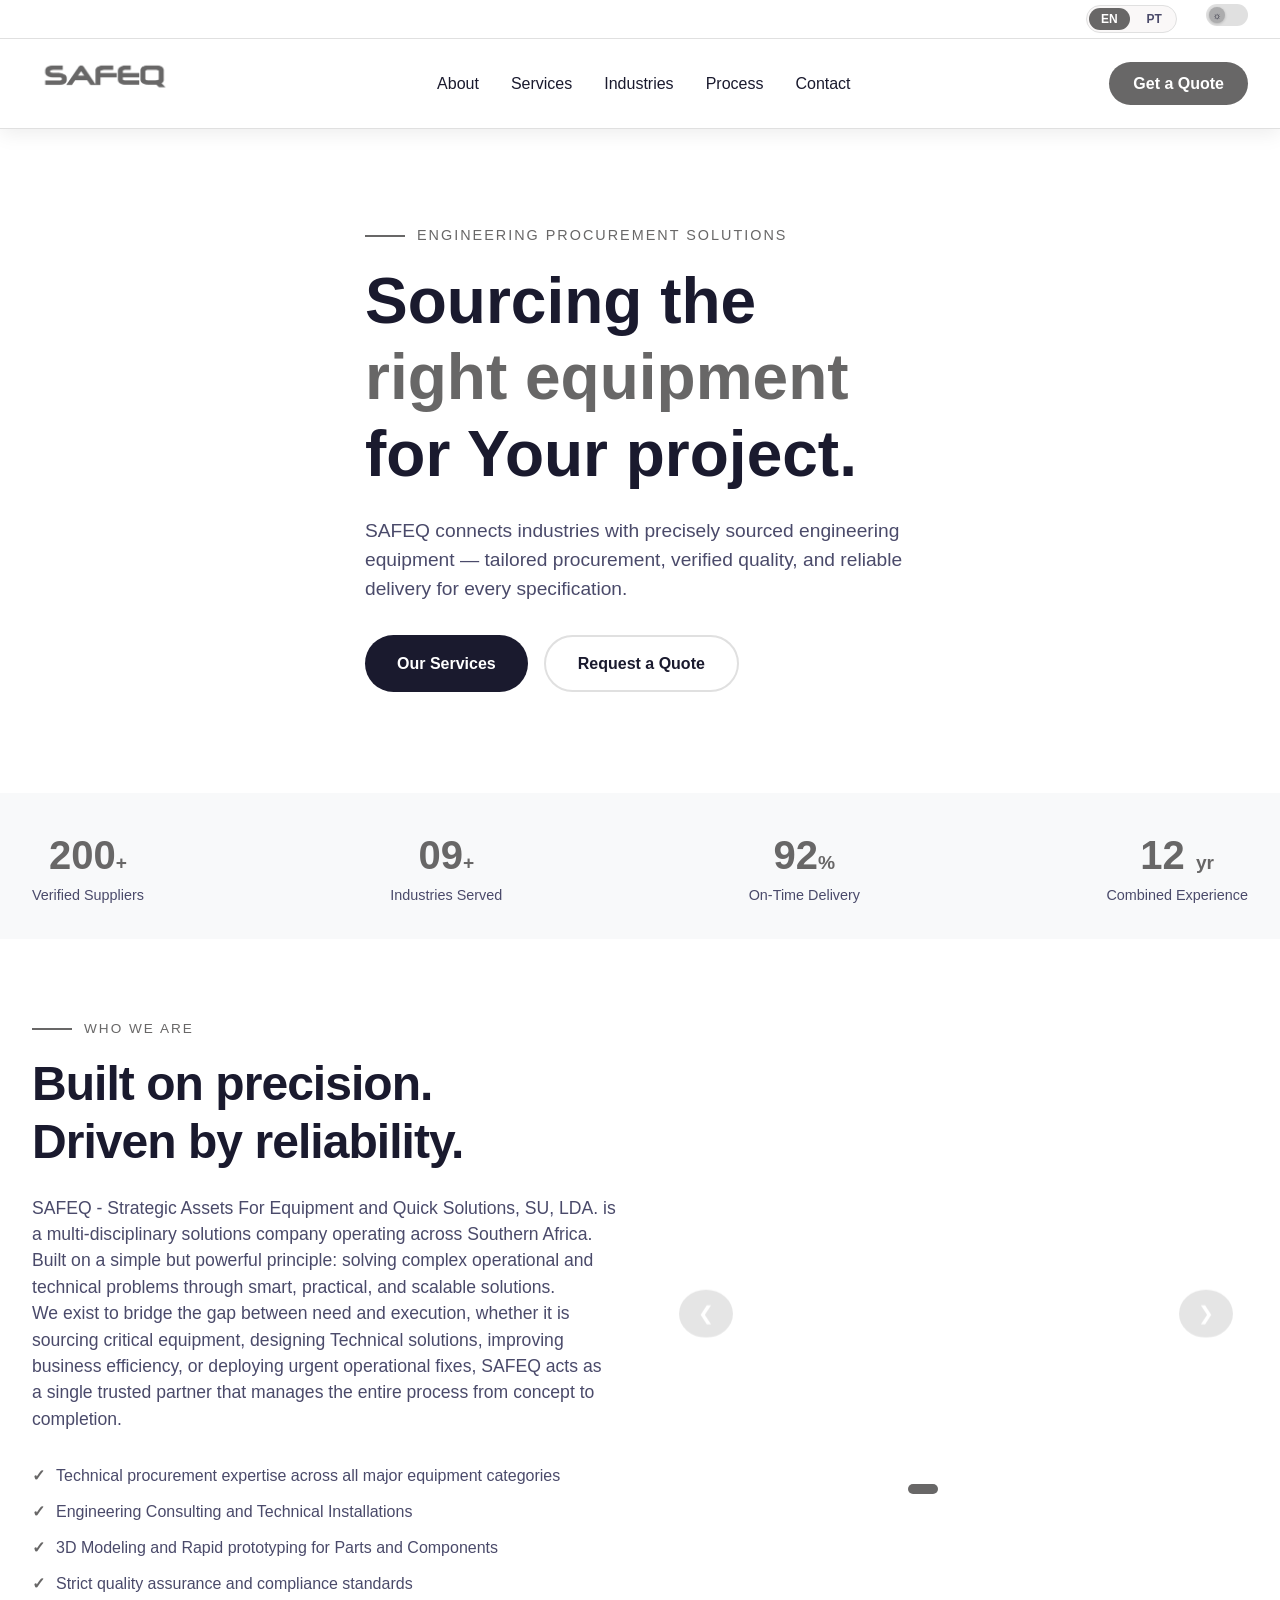
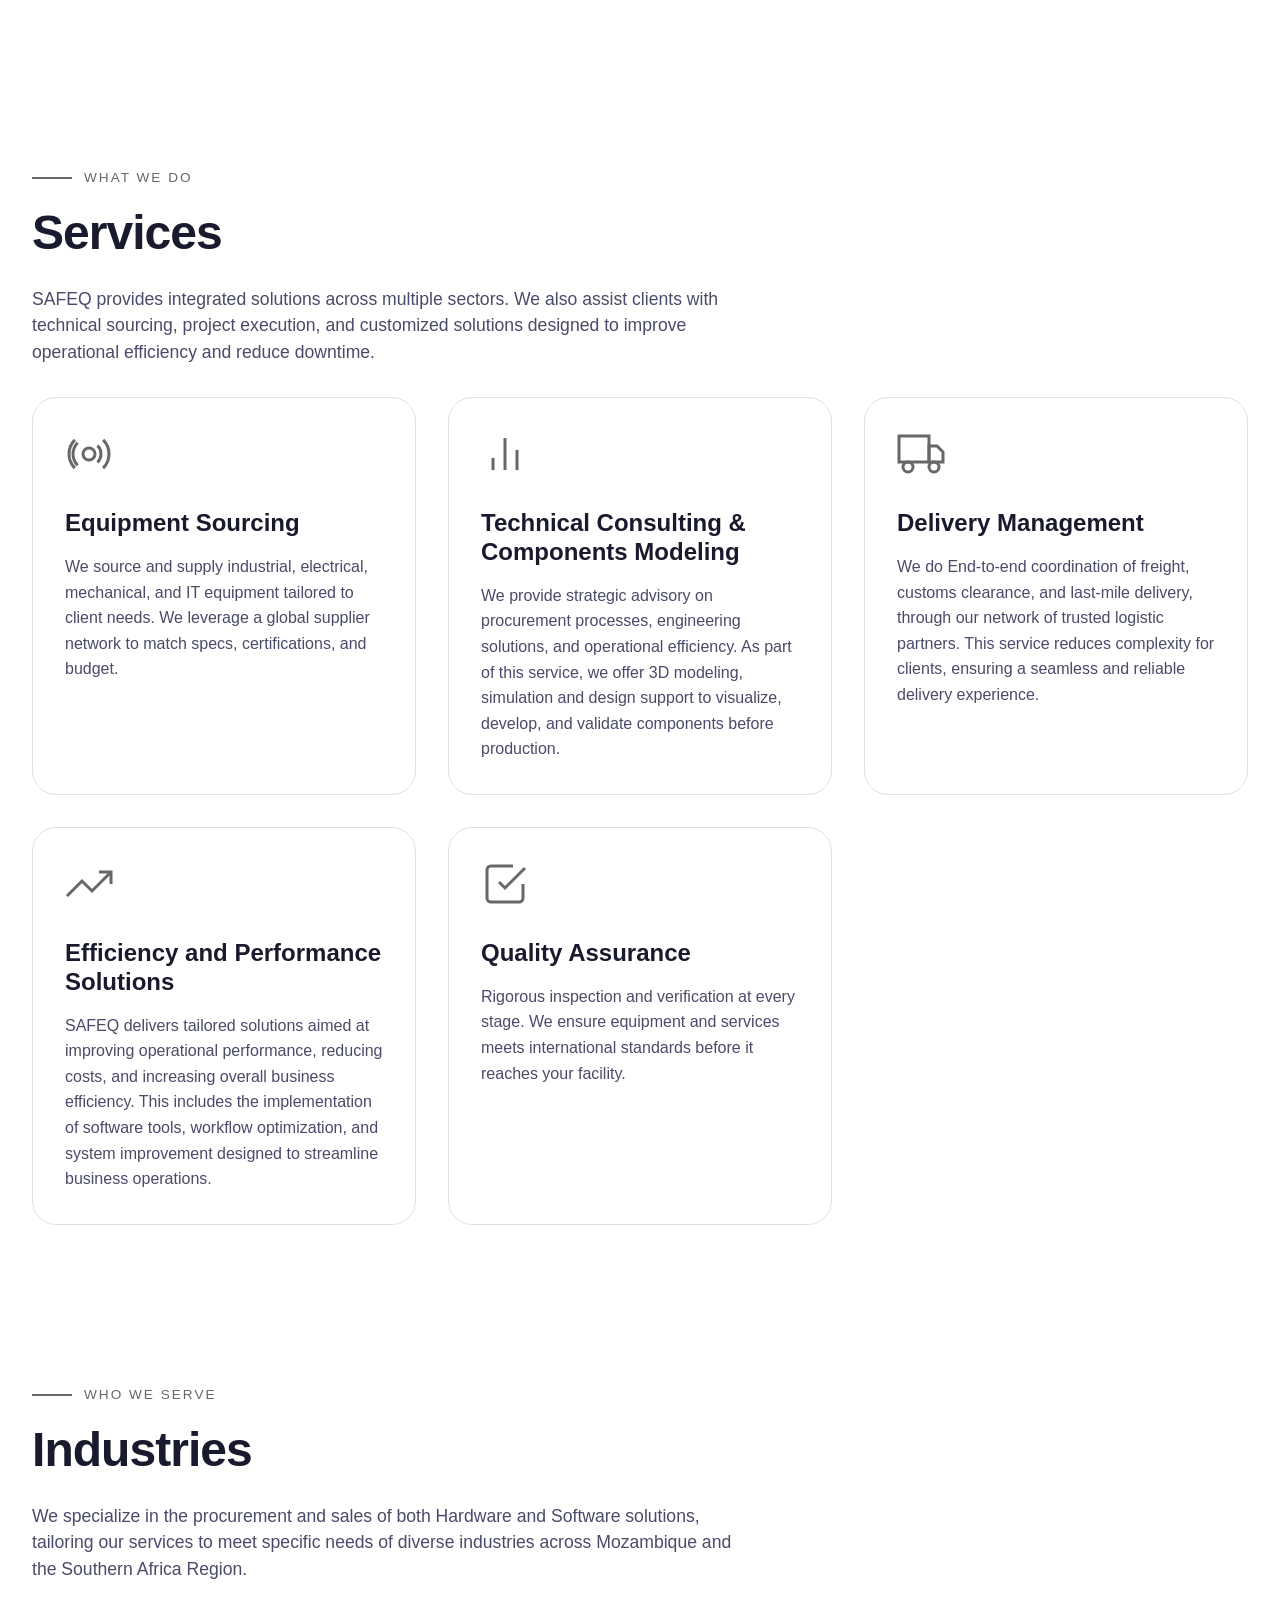
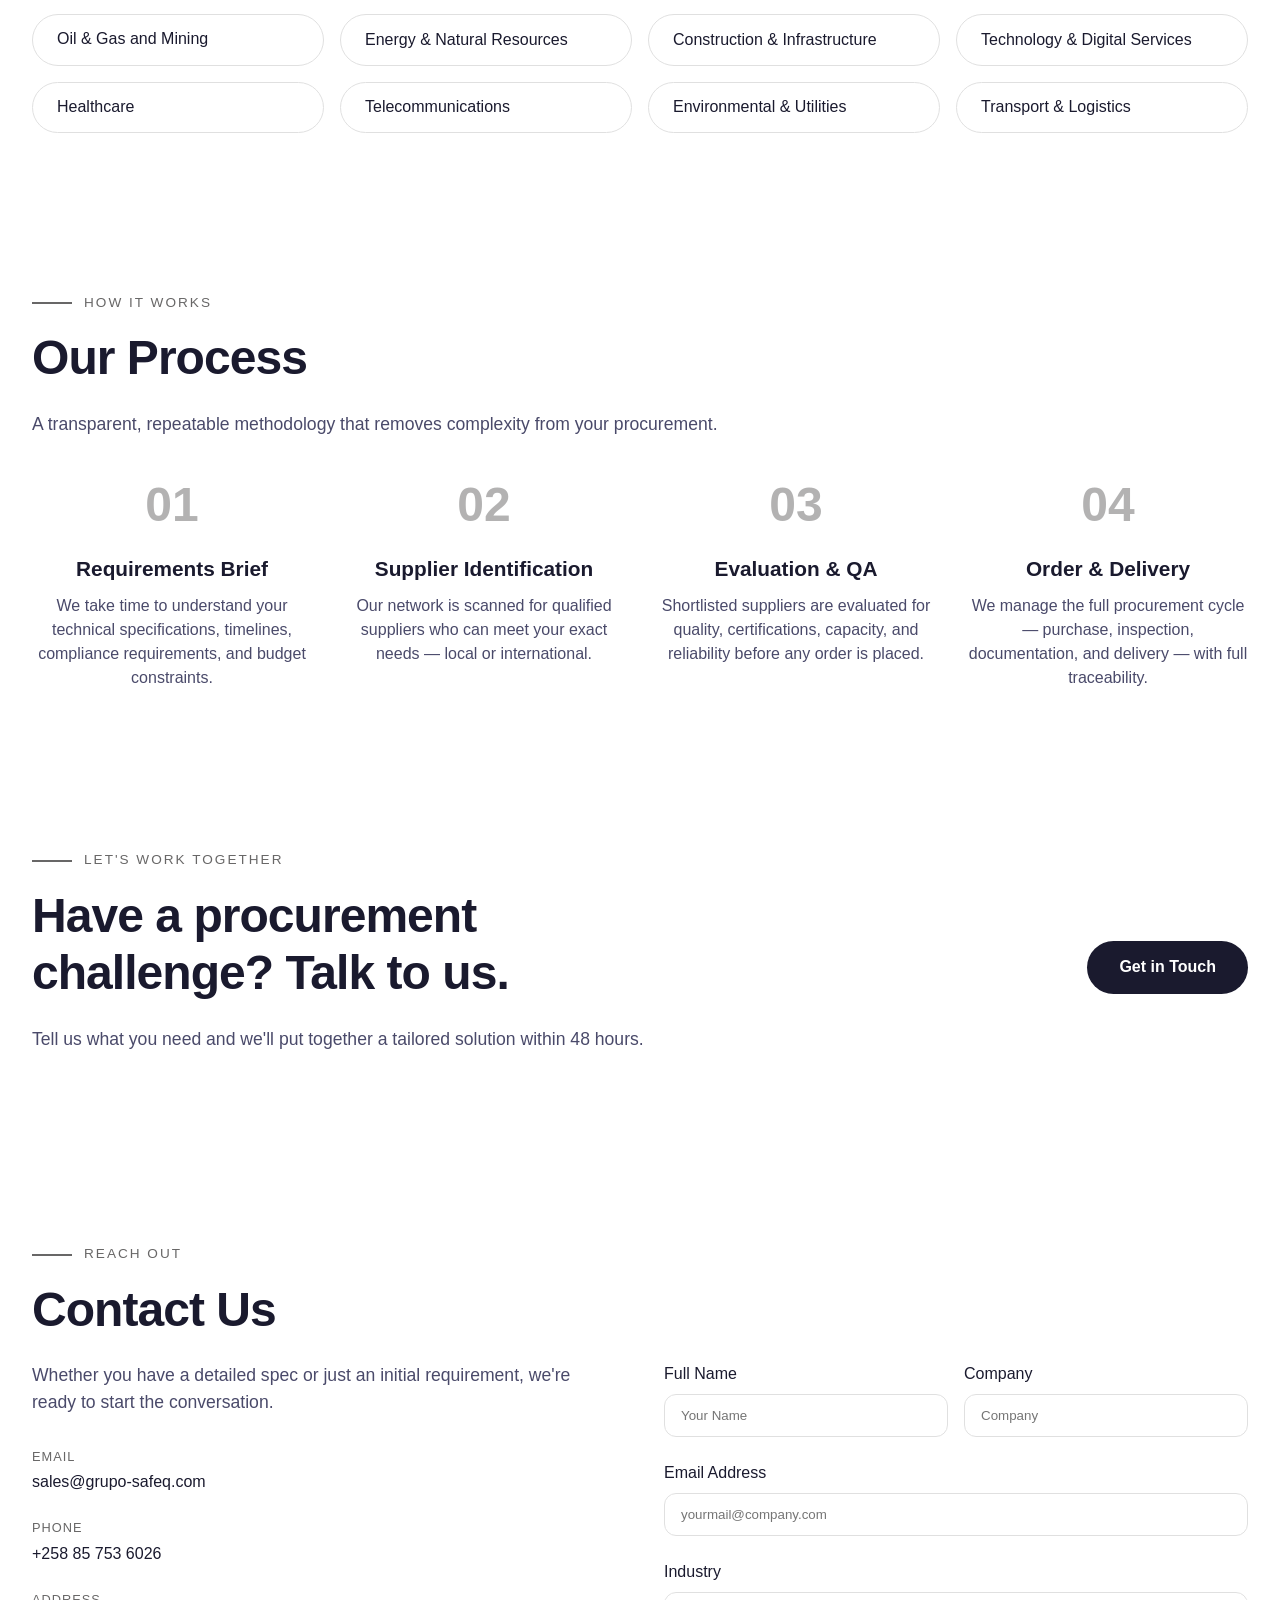
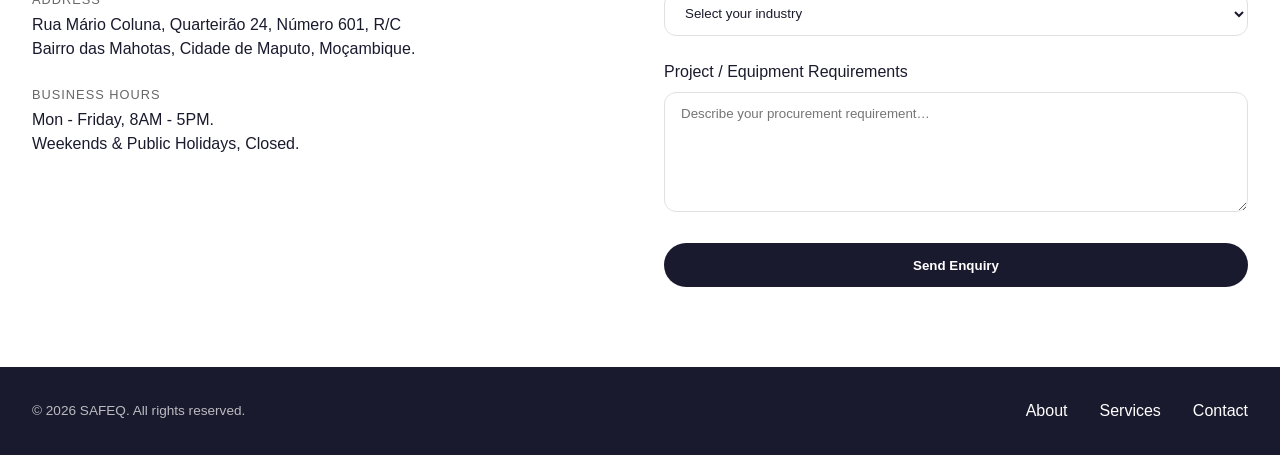
==== commit 12ea0e7e: "Enable captcha for contact form" ====
--- a/index.html
+++ b/index.html
@@ -251,6 +251,7 @@
 </section>
 
 <!-- ═══ CONTACT ════════════════════════════════════════════ -->
+
 <section id="contact">
   <div class="container">
     <div class="section-header reveal">
@@ -267,20 +268,56 @@
       </div>
       
       <div class="reveal">
-        <form id="contactForm" onsubmit="handleSubmit(event)">
-          <div class="form-row"><div class="form-group"><label data-i18n="contact.form.name">Full Name</label><input type="text" id="name" name="name" placeholder="Your Name" required /></div>
-          <div class="form-group"><label data-i18n="contact.form.company">Company</label><input type="text" id="company" name="company" placeholder="Company" /></div></div>
-          <div class="form-group"><label data-i18n="contact.form.email">Email Address</label><input type="email" id="email" name="email" placeholder="yourmail@company.com" required /></div>
-          <div class="form-group"><label data-i18n="contact.form.industry">Industry</label><select id="industry" name="industry"><option value="" disabled selected>Select your industry</option><option>Oil & Gas</option><option>Energy</option><option>Construction</option><option>Manufacturing</option><option>Healthcare</option><option>Mining</option><option>Water & Utilities</option><option>Transport</option><option>Other</option></select></div>
-          <div class="form-group"><label data-i18n="contact.form.message">Project / Equipment Requirements</label><textarea id="message" name="message" placeholder="Describe your procurement requirement…" required></textarea></div>
+        <form action="https://formsubmit.co/sales@grupo-safeq.com" method="POST">
+          <!-- Anti-spam and professional redirect -->
+          <input type="hidden" name="_captcha" value="true">
+          <input type="hidden" name="_subject" value="New SAFEQ Website Contact Form">
+          <input type="hidden" name="_template" value="table">
+          <input type="hidden" name="_next" value="https://grupo-safeq.com/thank-you">
+          
+          <div class="form-row">
+            <div class="form-group">
+              <label data-i18n="contact.form.name">Full Name</label>
+              <input type="text" name="name" placeholder="Your Name" required />
+            </div>
+            <div class="form-group">
+              <label data-i18n="contact.form.company">Company</label>
+              <input type="text" name="company" placeholder="Company" />
+            </div>
+          </div>
+          
+          <div class="form-group">
+            <label data-i18n="contact.form.email">Email Address</label>
+            <input type="email" name="email" placeholder="yourmail@company.com" required />
+          </div>
+          
+          <div class="form-group">
+            <label data-i18n="contact.form.industry">Industry</label>
+            <select name="industry">
+              <option value="" disabled selected>Select your industry</option>
+              <option>Oil & Gas</option>
+              <option>Energy</option>
+              <option>Construction</option>
+              <option>Manufacturing</option>
+              <option>Healthcare</option>
+              <option>Mining</option>
+              <option>Water & Utilities</option>
+              <option>Transport</option>
+              <option>Other</option>
+            </select>
+          </div>
+          
+          <div class="form-group">
+            <label data-i18n="contact.form.message">Project / Equipment Requirements</label>
+            <textarea name="message" placeholder="Describe your procurement requirement…" required></textarea>
+          </div>
+          
           <button type="submit" class="btn-primary" style="width:100%;justify-content:center" data-i18n="contact.form.submit">Send Enquiry</button>
-          <p id="formMsg" style="margin-top:1rem;font-size:.85rem;display:none;"></p>
         </form>
       </div>
     </div>
   </div>
 </section>
-
 <!-- ═══ FOOTER ════════════════════════════════════════════ -->
 <footer>
   <div class="container footer-inner">
